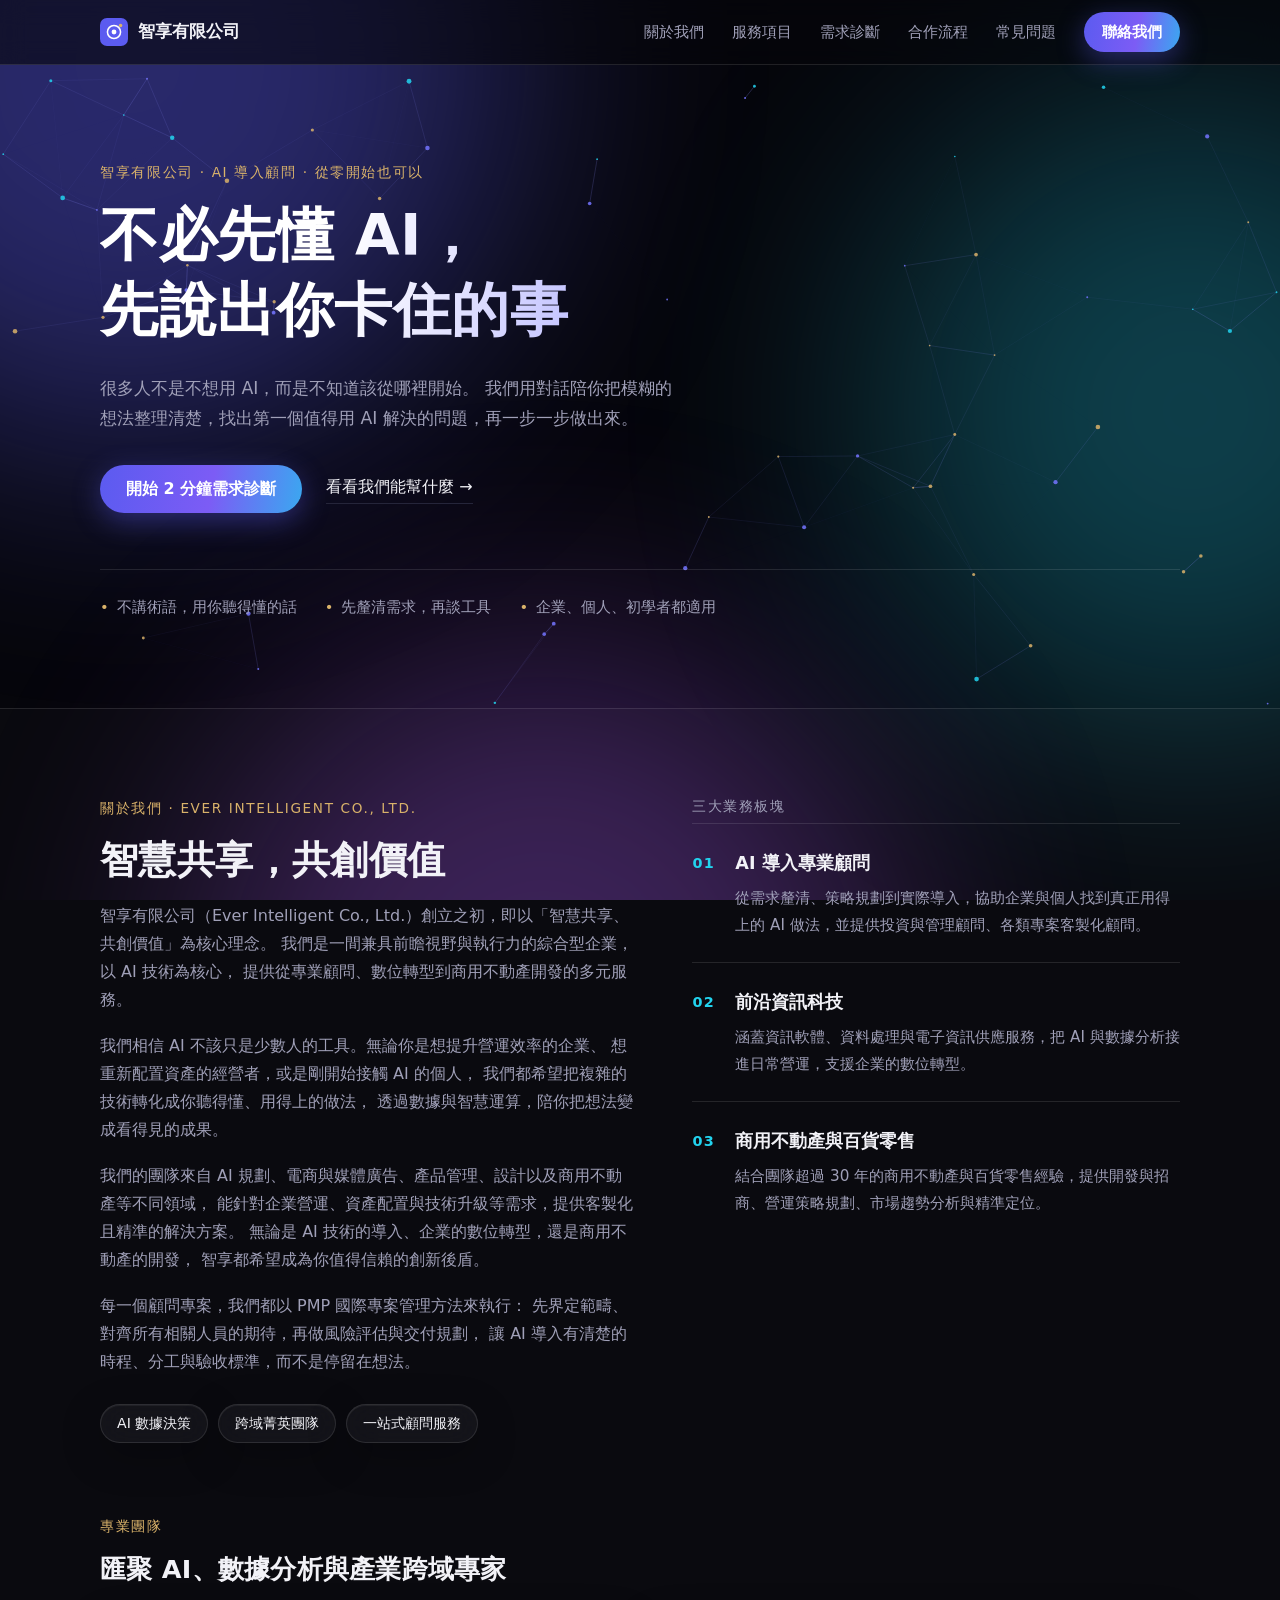
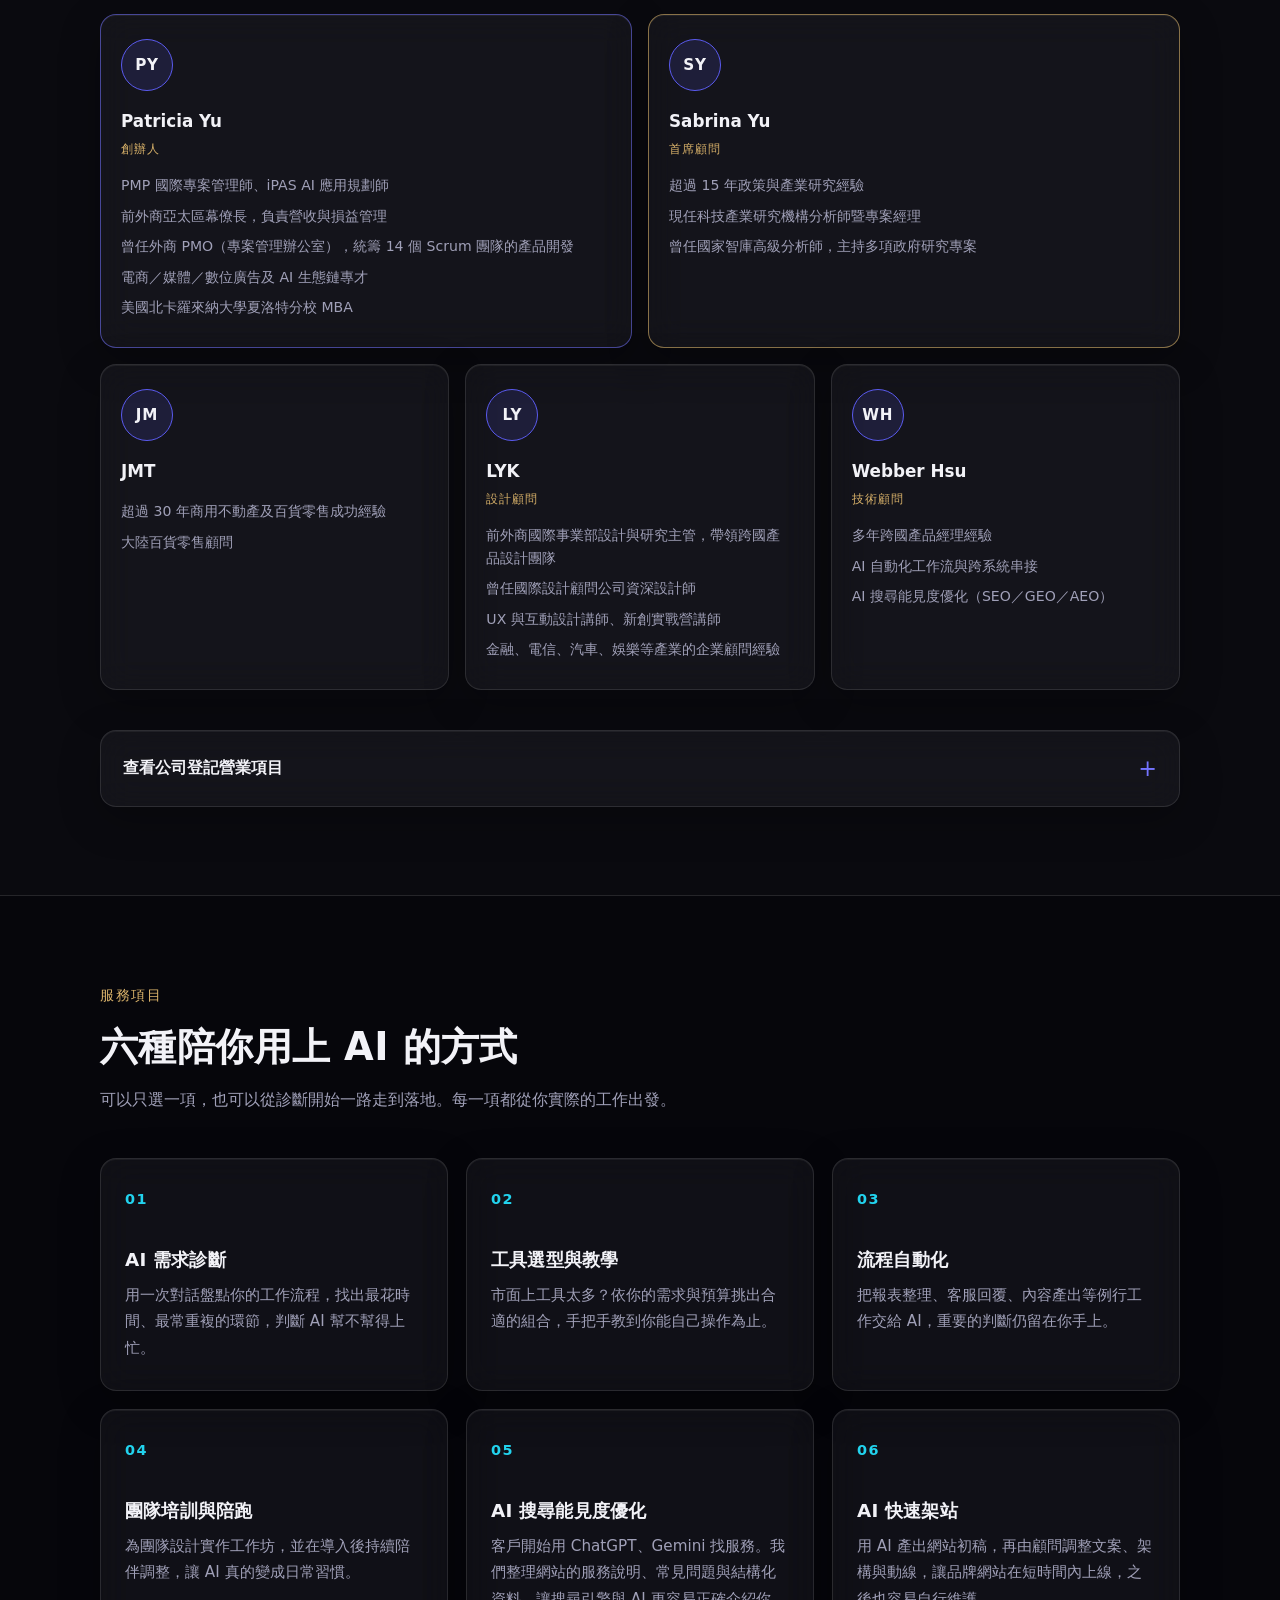
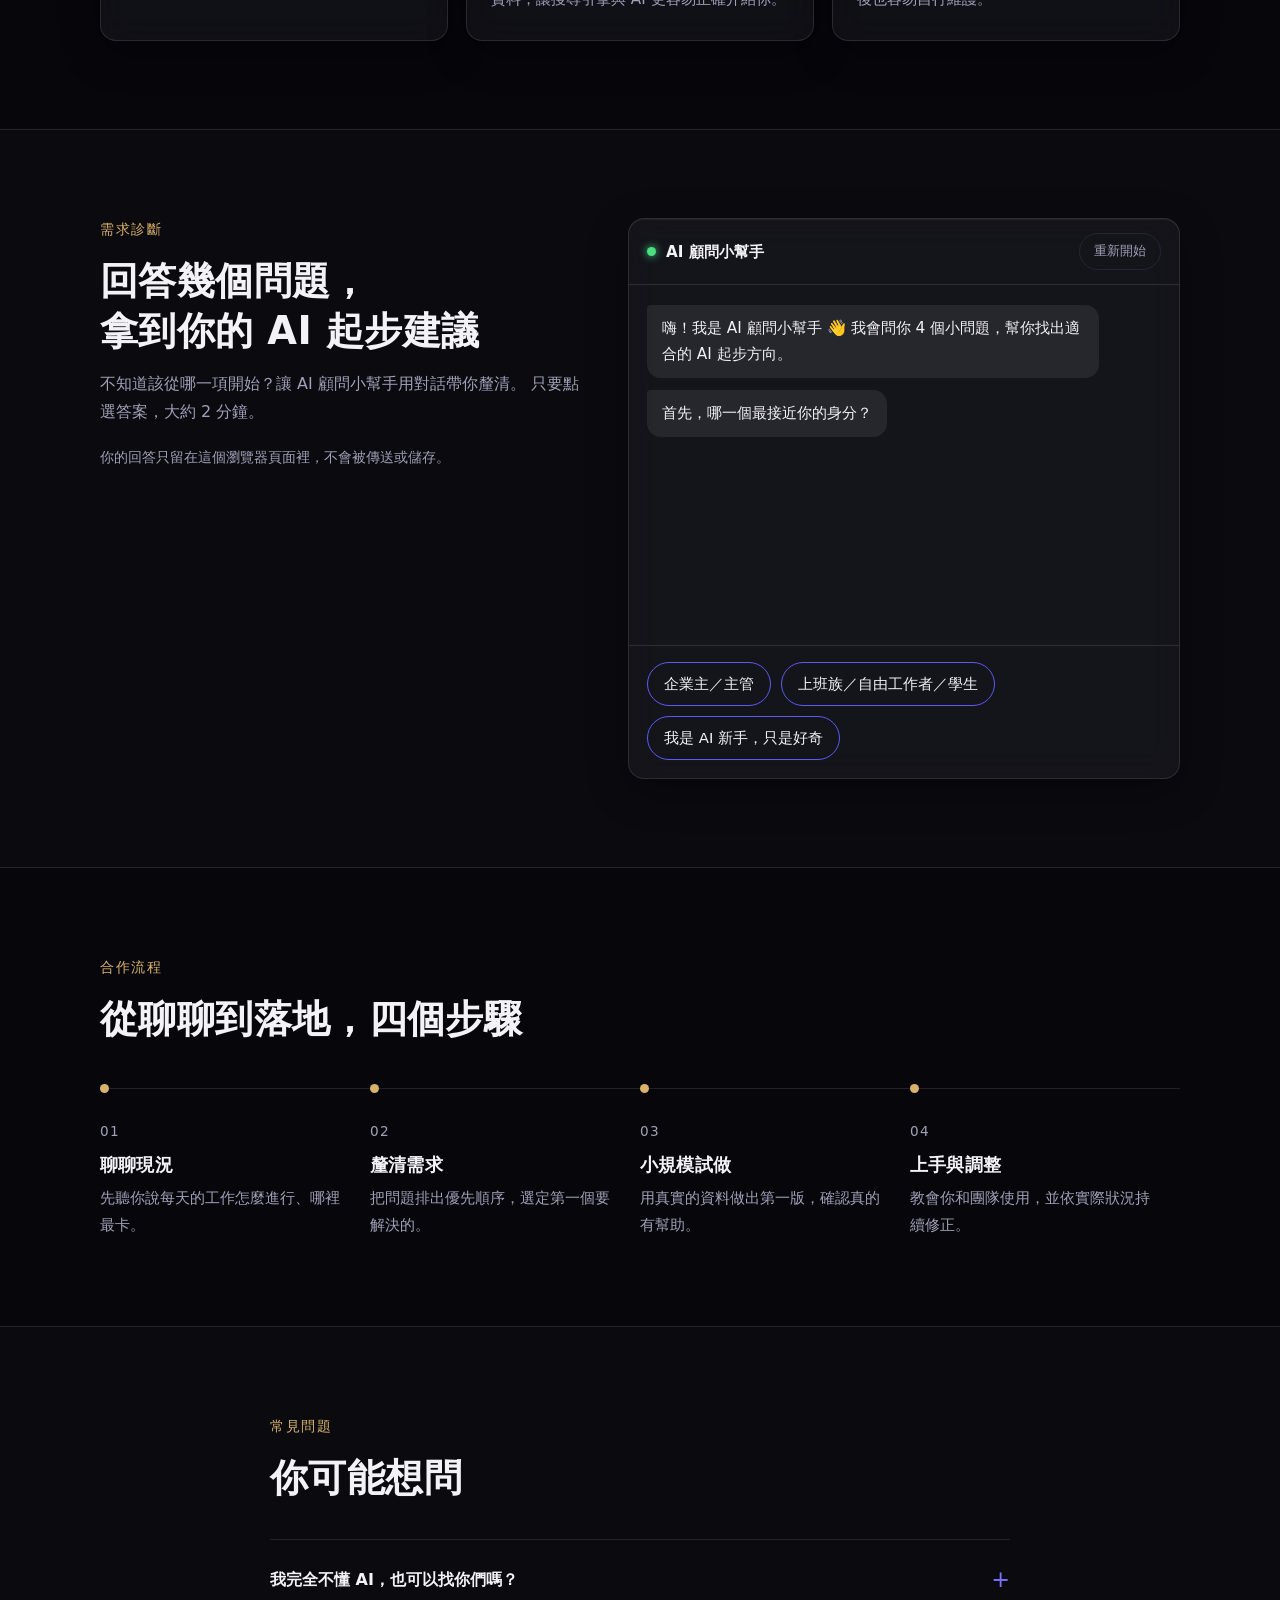
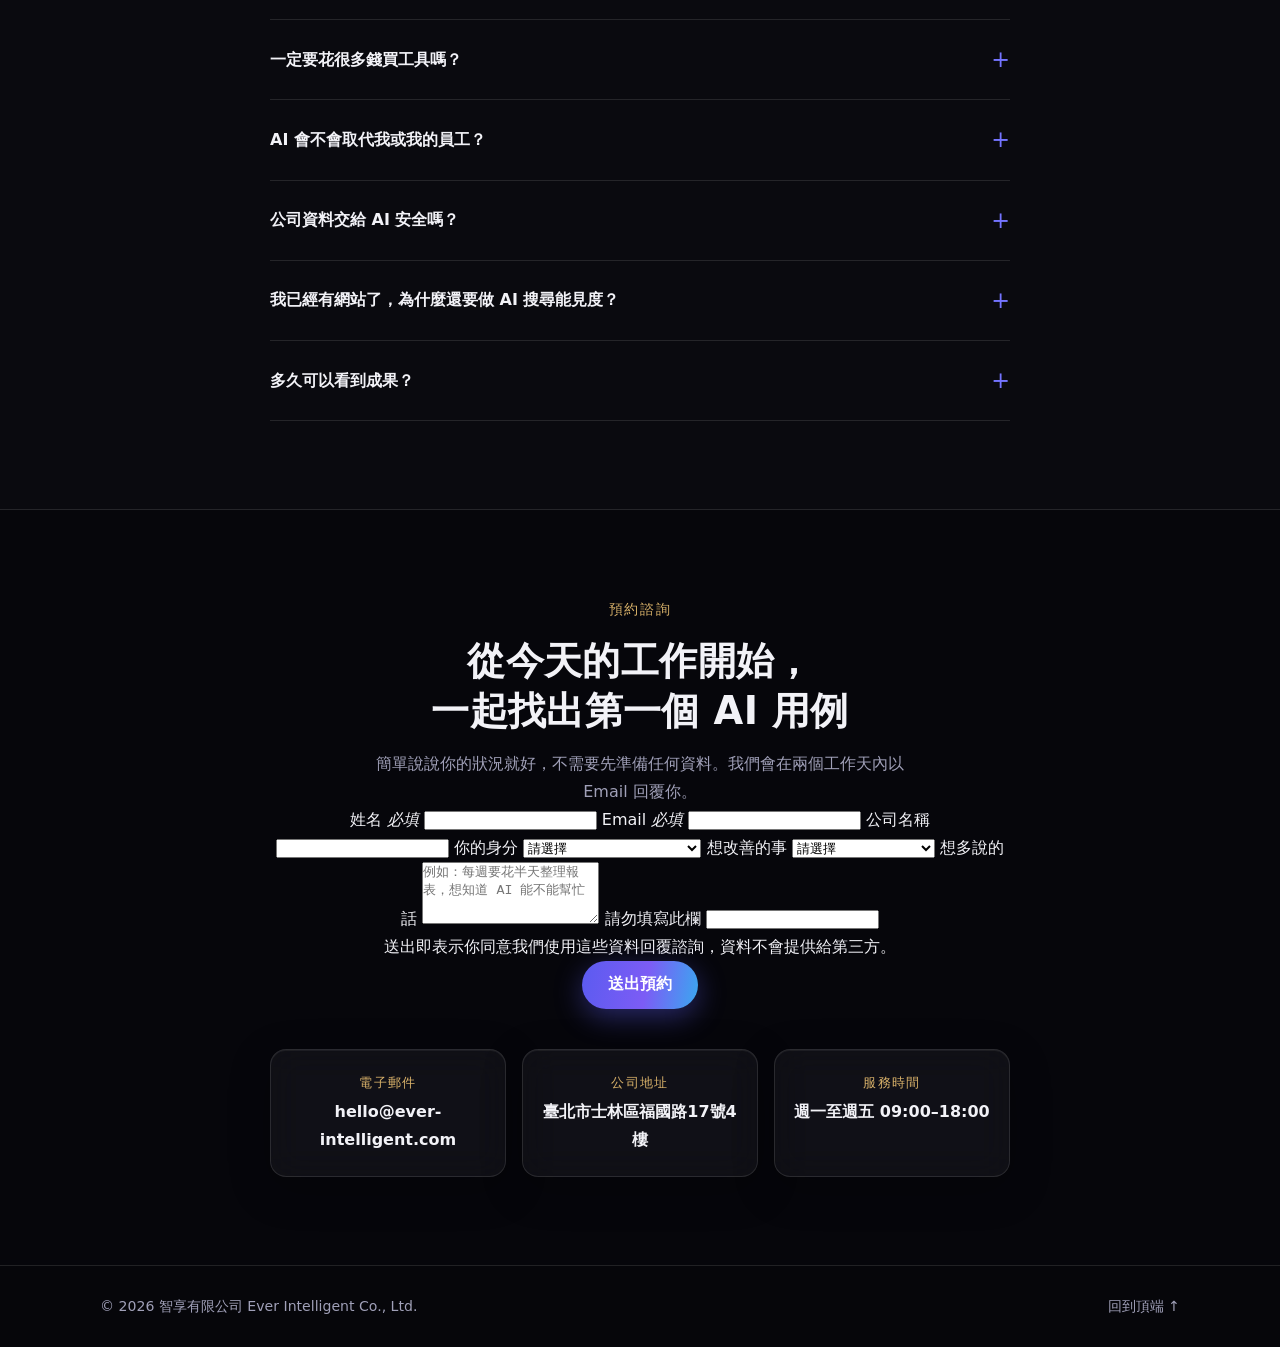
==== index.html @ 64773aa9 "加入預約諮詢表單與 Cloudflare 設定" ====
<!DOCTYPE html>
<html lang="zh-Hant">
<head>
  <meta charset="UTF-8">
  <meta name="viewport" content="width=device-width, initial-scale=1">
  <title>智享有限公司｜AI 導入顧問・從一個真實問題開始</title>
  <meta name="description" content="智享有限公司（Ever Intelligent Co., Ltd.）用對話陪你釐清需求，找到第一個值得用 AI 解決的問題。適合企業主、個人工作者與 AI 初學者。">
  <script>
    if (location.hostname.endsWith('github.io')) {
      location.replace('https://ever-intelligent.com/' + location.hash);
    }
  </script>
  <link rel="canonical" href="https://ever-intelligent.com/">
  <link rel="icon" href="images/logo.svg" type="image/svg+xml">
  <link rel="stylesheet" href="css/style.css">
  <link rel="stylesheet" href="css/theme-aurora.css">
</head>
<body>

  <!-- 極光背景（裝飾用） -->
  <div class="aurora" aria-hidden="true"><span></span><span></span><span></span></div>

  <!-- ===== 導覽列 ===== -->
  <header class="nav" id="top">
    <div class="container nav__inner">
      <a class="brand" href="#top">
        <img src="images/logo.svg" alt="" width="28" height="28">
        <span>智享有限公司</span>
      </a>
      <button class="nav__toggle" id="navToggle" aria-label="開啟選單" aria-expanded="false" aria-controls="navMenu">
        <span></span><span></span><span></span>
      </button>
      <nav class="nav__menu" id="navMenu">
        <a href="#about">關於我們</a>
        <a href="#services">服務項目</a>
        <a href="#diagnosis">需求診斷</a>
        <a href="#process">合作流程</a>
        <a href="#faq">常見問題</a>
        <a class="btn btn--small" href="#contact">聯絡我們</a>
      </nav>
    </div>
  </header>

  <main>
    <!-- ===== 首屏 ===== -->
    <section class="hero">
      <img class="hero__art" src="images/hero-orbit.svg" alt="" aria-hidden="true">
      <canvas class="hero__canvas" id="heroCanvas" aria-hidden="true"></canvas>
      <div class="container hero__inner">
        <p class="eyebrow">智享有限公司 · AI 導入顧問 · 從零開始也可以</p>
        <h1>不必先懂 AI，<br>先說出你卡住的事</h1>
        <p class="hero__lead">
          很多人不是不想用 AI，而是不知道該從哪裡開始。
          我們用對話陪你把模糊的想法整理清楚，找出第一個值得用 AI 解決的問題，再一步一步做出來。
        </p>
        <div class="hero__actions">
          <a class="btn" href="#diagnosis">開始 2 分鐘需求診斷</a>
          <a class="link-arrow" href="#about">看看我們能幫什麼</a>
        </div>
        <ul class="hero__points">
          <li>不講術語，用你聽得懂的話</li>
          <li>先釐清需求，再談工具</li>
          <li>企業、個人、初學者都適用</li>
        </ul>
      </div>
    </section>

    <!-- ===== 關於我們 ===== -->
    <section class="section section--alt" id="about">
      <div class="container">
        <div class="about">
          <div class="about__text">
            <p class="eyebrow">關於我們 · EVER INTELLIGENT CO., LTD.</p>
            <h2>智慧共享，共創價值</h2>
            <p>
              智享有限公司（Ever Intelligent Co., Ltd.）創立之初，即以「智慧共享、共創價值」為核心理念。
              我們是一間兼具前瞻視野與執行力的綜合型企業，以 AI 技術為核心，
              提供從專業顧問、數位轉型到商用不動產開發的多元服務。
            </p>
            <p>
              我們相信 AI 不該只是少數人的工具。無論你是想提升營運效率的企業、
              想重新配置資產的經營者，或是剛開始接觸 AI 的個人，
              我們都希望把複雜的技術轉化成你聽得懂、用得上的做法，
              透過數據與智慧運算，陪你把想法變成看得見的成果。
            </p>
            <p>
              我們的團隊來自 AI 規劃、電商與媒體廣告、產品管理、設計以及商用不動產等不同領域，
              能針對企業營運、資產配置與技術升級等需求，提供客製化且精準的解決方案。
              無論是 AI 技術的導入、企業的數位轉型，還是商用不動產的開發，
              智享都希望成為你值得信賴的創新後盾。
            </p>
            <p>
              每一個顧問專案，我們都以 PMP 國際專案管理方法來執行：
              先界定範疇、對齊所有相關人員的期待，再做風險評估與交付規劃，
              讓 AI 導入有清楚的時程、分工與驗收標準，而不是停留在想法。
            </p>
            <ul class="about__tags">
              <li>AI 數據決策</li>
              <li>跨域菁英團隊</li>
              <li>一站式顧問服務</li>
            </ul>
          </div>

          <div class="pillars">
            <h3 class="pillars__title">三大業務板塊</h3>
            <article class="pillar">
              <span class="pillar__num">01</span>
              <div>
                <h4>AI 導入專業顧問</h4>
                <p>從需求釐清、策略規劃到實際導入，協助企業與個人找到真正用得上的 AI 做法，並提供投資與管理顧問、各類專案客製化顧問。</p>
              </div>
            </article>
            <article class="pillar">
              <span class="pillar__num">02</span>
              <div>
                <h4>前沿資訊科技</h4>
                <p>涵蓋資訊軟體、資料處理與電子資訊供應服務，把 AI 與數據分析接進日常營運，支援企業的數位轉型。</p>
              </div>
            </article>
            <article class="pillar">
              <span class="pillar__num">03</span>
              <div>
                <h4>商用不動產與百貨零售</h4>
                <p>結合團隊超過 30 年的商用不動產與百貨零售經驗，提供開發與招商、營運策略規劃、市場趨勢分析與精準定位。</p>
              </div>
            </article>
          </div>
        </div>

        <!-- 專業團隊 -->
        <div class="team">
          <p class="eyebrow">專業團隊</p>
          <h3 class="team__title">匯聚 AI、數據分析與產業跨域專家</h3>
          <div class="team__grid">
            <article class="member member--lead">
              <span class="member__avatar" aria-hidden="true">PY</span>
              <h4>Patricia Yu <small>創辦人</small></h4>
              <ul>
                <li>PMP 國際專案管理師、iPAS AI 應用規劃師</li>
                <li>前外商亞太區幕僚長，負責營收與損益管理</li>
                <li>曾任外商 PMO（專案管理辦公室），統籌 14 個 Scrum 團隊的產品開發</li>
                <li>電商／媒體／數位廣告及 AI 生態鏈專才</li>
                <li>美國北卡羅來納大學夏洛特分校 MBA</li>
              </ul>
            </article>
            <article class="member">
              <span class="member__avatar" aria-hidden="true">JM</span>
              <h4>JMT</h4>
              <ul>
                <li>超過 30 年商用不動產及百貨零售成功經驗</li>
                <li>大陸百貨零售顧問</li>
              </ul>
            </article>
            <article class="member">
              <span class="member__avatar" aria-hidden="true">LY</span>
              <h4>LYK <small>設計顧問</small></h4>
              <ul>
                <li>前外商國際事業部設計與研究主管，帶領跨國產品設計團隊</li>
                <li>曾任國際設計顧問公司資深設計師</li>
                <li>UX 與互動設計講師、新創實戰營講師</li>
                <li>金融、電信、汽車、娛樂等產業的企業顧問經驗</li>
              </ul>
            </article>
            <article class="member">
              <span class="member__avatar" aria-hidden="true">WH</span>
              <h4>Webber Hsu <small>技術顧問</small></h4>
              <ul>
                <li>多年跨國產品經理經驗</li>
                <li>AI 自動化工作流與跨系統串接</li>
                <li>AI 搜尋能見度優化（SEO／GEO／AEO）</li>
              </ul>
            </article>
            <article class="member member--advisor">
              <span class="member__avatar" aria-hidden="true">SY</span>
              <h4>Sabrina Yu <small>首席顧問</small></h4>
              <ul>
                <li>超過 15 年政策與產業研究經驗</li>
                <li>現任科技產業研究機構分析師暨專案經理</li>
                <li>曾任國家智庫高級分析師，主持多項政府研究專案</li>
              </ul>
            </article>
          </div>
        </div>

        <!-- 登記營業項目（可展開） -->
        <details class="biz">
          <summary>查看公司登記營業項目</summary>
          <ul class="biz__list">
            <li><code>I102010</code> 投資顧問業</li>
            <li><code>I103060</code> 管理顧問業</li>
            <li><code>I105010</code> 藝術品諮詢顧問業</li>
            <li><code>I199990</code> 其他顧問服務業</li>
            <li><code>I301010</code> 資訊軟體服務業</li>
            <li><code>I301020</code> 資料處理服務業</li>
            <li><code>I301030</code> 電子資訊供應服務業</li>
            <li><code>I301040</code> 第三方支付服務業</li>
            <li><code>I401010</code> 一般廣告服務業</li>
            <li><code>H701010</code> 住宅及大樓開發租售業</li>
            <li><code>H701020</code> 工業廠房開發租售業</li>
            <li><code>H701050</code> 投資興建公共建設業</li>
            <li><code>H701060</code> 新市鎮、新社區開發業</li>
            <li><code>H701070</code> 區段徵收及市地重劃代辦業</li>
            <li><code>H701090</code> 都市更新整建維護業</li>
            <li><code>H703090</code> 不動產買賣業</li>
            <li><code>H703100</code> 不動產租賃業</li>
            <li><code>ZZ99999</code> 除許可業務外，得經營法令非禁止或限制之業務</li>
          </ul>
        </details>
      </div>
    </section>

    <!-- ===== 服務項目 ===== -->
    <section class="section" id="services">
      <div class="container">
        <p class="eyebrow">服務項目</p>
        <h2>六種陪你用上 AI 的方式</h2>
        <p class="section__lead">可以只選一項，也可以從診斷開始一路走到落地。每一項都從你實際的工作出發。</p>

        <div class="cards">
          <article class="card">
            <span class="card__num">01</span>
            <h3>AI 需求診斷</h3>
            <p>用一次對話盤點你的工作流程，找出最花時間、最常重複的環節，判斷 AI 幫不幫得上忙。</p>
          </article>
          <article class="card">
            <span class="card__num">02</span>
            <h3>工具選型與教學</h3>
            <p>市面上工具太多？依你的需求與預算挑出合適的組合，手把手教到你能自己操作為止。</p>
          </article>
          <article class="card">
            <span class="card__num">03</span>
            <h3>流程自動化</h3>
            <p>把報表整理、客服回覆、內容產出等例行工作交給 AI，重要的判斷仍留在你手上。</p>
          </article>
          <article class="card">
            <span class="card__num">04</span>
            <h3>團隊培訓與陪跑</h3>
            <p>為團隊設計實作工作坊，並在導入後持續陪伴調整，讓 AI 真的變成日常習慣。</p>
          </article>
          <article class="card">
            <span class="card__num">05</span>
            <h3>AI 搜尋能見度優化</h3>
            <p>客戶開始用 ChatGPT、Gemini 找服務。我們整理網站的服務說明、常見問題與結構化資料，讓搜尋引擎與 AI 更容易正確介紹你。</p>
          </article>
          <article class="card">
            <span class="card__num">06</span>
            <h3>AI 快速架站</h3>
            <p>用 AI 產出網站初稿，再由顧問調整文案、架構與動線，讓品牌網站在短時間內上線，之後也容易自行維護。</p>
          </article>
        </div>
      </div>
    </section>

    <!-- ===== 需求診斷（對話） ===== -->
    <section class="section section--alt" id="diagnosis">
      <div class="container diagnosis">
        <div class="diagnosis__intro">
          <p class="eyebrow">需求診斷</p>
          <h2>回答幾個問題，<br>拿到你的 AI 起步建議</h2>
          <p class="section__lead">
            不知道該從哪一項開始？讓 AI 顧問小幫手用對話帶你釐清。
            只要點選答案，大約 2 分鐘。
          </p>
          <p class="note">你的回答只留在這個瀏覽器頁面裡，不會被傳送或儲存。</p>
        </div>

        <div class="chat" aria-label="AI 需求診斷對話">
          <div class="chat__head">
            <span class="chat__dot"></span>
            <strong>AI 顧問小幫手</strong>
            <button class="chat__restart" id="chatRestart" type="button">重新開始</button>
          </div>
          <div class="chat__log" id="chatLog" aria-live="polite"></div>
          <div class="chat__options" id="chatOptions"></div>
        </div>
      </div>
    </section>

    <!-- ===== 合作流程 ===== -->
    <section class="section" id="process">
      <div class="container">
        <p class="eyebrow">合作流程</p>
        <h2>從聊聊到落地，四個步驟</h2>
        <ol class="steps">
          <li class="step">
            <span class="step__num">01</span>
            <h3>聊聊現況</h3>
            <p>先聽你說每天的工作怎麼進行、哪裡最卡。</p>
          </li>
          <li class="step">
            <span class="step__num">02</span>
            <h3>釐清需求</h3>
            <p>把問題排出優先順序，選定第一個要解決的。</p>
          </li>
          <li class="step">
            <span class="step__num">03</span>
            <h3>小規模試做</h3>
            <p>用真實的資料做出第一版，確認真的有幫助。</p>
          </li>
          <li class="step">
            <span class="step__num">04</span>
            <h3>上手與調整</h3>
            <p>教會你和團隊使用，並依實際狀況持續修正。</p>
          </li>
        </ol>
      </div>
    </section>

    <!-- ===== 常見問題 ===== -->
    <section class="section section--alt" id="faq">
      <div class="container container--narrow">
        <p class="eyebrow">常見問題</p>
        <h2>你可能想問</h2>
        <div class="faq">
          <details>
            <summary>我完全不懂 AI，也可以找你們嗎？</summary>
            <p>可以，而且很歡迎。諮詢會從你的工作和生活出發，不需要任何技術背景，也不會用艱深的術語。</p>
          </details>
          <details>
            <summary>一定要花很多錢買工具嗎？</summary>
            <p>不一定。很多需求用免費或低月費的工具就能解決。我們會先確認需求，再建議最划算的做法。</p>
          </details>
          <details>
            <summary>AI 會不會取代我或我的員工？</summary>
            <p>我們的做法是讓 AI 處理重複、耗時的部分，把需要經驗與判斷的工作留給人。目標是讓人更有餘裕。</p>
          </details>
          <details>
            <summary>公司資料交給 AI 安全嗎？</summary>
            <p>這要看工具與設定。規劃時會一起確認哪些資料可以用、哪些不行，並選擇符合你需求的方案。</p>
          </details>
          <details>
            <summary>我已經有網站了，為什麼還要做 AI 搜尋能見度？</summary>
            <p>如果網站只有簡單的公司介紹，AI 只知道你存在，卻不知道哪些問題適合推薦你。把服務、案例與常見問題寫清楚，並加上結構化資料，AI 才有內容可以引用。</p>
          </details>
          <details>
            <summary>多久可以看到成果？</summary>
            <p>視問題大小而定。個人使用通常幾天內就有感；團隊流程一般會先做一個小範圍試做，再決定是否擴大。</p>
          </details>
        </div>
      </div>
    </section>

    <!-- ===== 聯絡方式 ===== -->
    <section class="section cta" id="contact">
      <div class="container container--narrow cta__inner">
        <p class="eyebrow">預約諮詢</p>
        <h2>從今天的工作開始，<br>一起找出第一個 AI 用例</h2>
        <p class="section__lead">簡單說說你的狀況就好，不需要先準備任何資料。我們會在兩個工作天內以 Email 回覆你。</p>

        <form class="inquiry" id="inquiryForm" novalidate>
          <div class="inquiry__grid">
            <label class="field">
              <span class="field__label">姓名 <em>必填</em></span>
              <input type="text" name="name" autocomplete="name" maxlength="60" required>
            </label>
            <label class="field">
              <span class="field__label">Email <em>必填</em></span>
              <input type="email" name="email" autocomplete="email" maxlength="120" required>
            </label>
            <label class="field">
              <span class="field__label">公司名稱</span>
              <input type="text" name="company" autocomplete="organization" maxlength="80">
            </label>
            <label class="field">
              <span class="field__label">你的身分</span>
              <select name="role">
                <option value="">請選擇</option>
                <option>企業主／主管</option>
                <option>上班族／自由工作者／學生</option>
                <option>AI 新手</option>
              </select>
            </label>
            <label class="field field--wide">
              <span class="field__label">想改善的事</span>
              <select name="topic">
                <option value="">請選擇</option>
                <option>重複的行政與報表</option>
                <option>客服或詢問訊息</option>
                <option>行銷內容產出</option>
                <option>AI 搜尋能見度／網站</option>
                <option>團隊培訓</option>
                <option>還不確定，想先聊聊</option>
              </select>
            </label>
            <label class="field field--wide">
              <span class="field__label">想多說的話</span>
              <textarea name="message" rows="4" maxlength="2000" placeholder="例如：每週要花半天整理報表，想知道 AI 能不能幫忙"></textarea>
            </label>
            <label class="field field--trap" aria-hidden="true">
              <span>請勿填寫此欄</span>
              <input type="text" name="website" tabindex="-1" autocomplete="off">
            </label>
          </div>
          <p class="inquiry__privacy">送出即表示你同意我們使用這些資料回覆諮詢，資料不會提供給第三方。</p>
          <div class="inquiry__actions">
            <button class="btn" type="submit" id="inquirySubmit">送出預約</button>
            <p class="inquiry__status" id="inquiryStatus" role="status" aria-live="polite"></p>
          </div>
        </form>

        <div class="contact">
          <a class="contact__item" href="mailto:hello@ever-intelligent.com?subject=AI%20顧問諮詢">
            <span class="contact__label">電子郵件</span>
            <span class="contact__value">hello@ever-intelligent.com</span>
          </a>
          <div class="contact__item">
            <span class="contact__label">公司地址</span>
            <span class="contact__value">臺北市士林區福國路17號4樓</span>
          </div>
          <div class="contact__item">
            <span class="contact__label">服務時間</span>
            <span class="contact__value">週一至週五 09:00–18:00</span>
          </div>
        </div>
      </div>
    </section>
  </main>

  <footer class="footer">
    <div class="container footer__inner">
      <span>© <span id="year"></span> 智享有限公司 Ever Intelligent Co., Ltd.</span>
      <a href="#top">回到頂端 ↑</a>
    </div>
  </footer>

  <script src="js/main.js"></script>
  <script src="js/particles.js"></script>
</body>
</html>
---- css/style.css ----
/* ===== 基本設定：想換顏色改這裡就好 ===== */
:root {
  --bg: #08080c;
  --bg-alt: #0e0e15;
  --surface: #14141d;
  --border: #25253a;
  --text: #f2f2f7;
  --muted: #a0a0b8;
  --accent: #5b5bf0;
  --accent-hover: #7474ff;
  --accent-soft: rgba(91, 91, 240, 0.14);
  --gold: #d9b26a;
  --radius: 16px;
  --font: "Noto Sans TC", "PingFang TC", "Microsoft JhengHei", system-ui, -apple-system, sans-serif;
}

* { box-sizing: border-box; margin: 0; padding: 0; }

html { scroll-behavior: smooth; scroll-padding-top: 76px; }

body {
  background: var(--bg);
  color: var(--text);
  font-family: var(--font);
  line-height: 1.75;
  -webkit-font-smoothing: antialiased;
  overflow-x: hidden;
}

img { max-width: 100%; display: block; }
a { color: inherit; text-decoration: none; }
ul, ol { list-style: none; }

.container { width: 100%; max-width: 1120px; margin: 0 auto; padding: 0 20px; }
.container--narrow { max-width: 780px; }

h1, h2, h3 { line-height: 1.3; letter-spacing: 0.01em; text-wrap: balance; }
h1 { font-size: clamp(2rem, 6vw, 3.6rem); font-weight: 800; }
h2 { font-size: clamp(1.6rem, 4vw, 2.4rem); font-weight: 700; }
h3 { font-size: 1.15rem; font-weight: 700; }

.eyebrow {
  color: var(--gold);
  font-size: 0.85rem;
  letter-spacing: 0.12em;
  margin-bottom: 14px;
}

:focus-visible { outline: 2px solid var(--accent-hover); outline-offset: 3px; border-radius: 6px; }

/* ===== 按鈕 ===== */
.btn {
  display: inline-flex;
  align-items: center;
  justify-content: center;
  min-height: 48px;
  padding: 0 26px;
  border-radius: 999px;
  background: var(--accent);
  color: #fff;
  font-weight: 600;
  font-size: 1rem;
  border: none;
  cursor: pointer;
  transition: background 0.2s, transform 0.2s;
}
.btn:hover { background: var(--accent-hover); transform: translateY(-1px); }
.btn--small { min-height: 40px; padding: 0 18px; font-size: 0.92rem; }

.link-arrow { color: var(--text); font-weight: 500; border-bottom: 1px solid var(--border); padding-bottom: 2px; }
.link-arrow::after { content: " →"; }
.link-arrow:hover { border-color: var(--text); }

/* ===== 導覽列 ===== */
.nav {
  position: sticky;
  top: 0;
  z-index: 50;
  background: rgba(8, 8, 12, 0.82);
  backdrop-filter: blur(12px);
  -webkit-backdrop-filter: blur(12px);
  border-bottom: 1px solid var(--border);
}
.nav__inner { display: flex; align-items: center; justify-content: space-between; height: 64px; }
.brand { display: flex; align-items: center; gap: 10px; font-weight: 700; font-size: 1.05rem; }
.nav__menu { display: flex; align-items: center; gap: 28px; font-size: 0.95rem; }
.nav__menu a:not(.btn) { color: var(--muted); transition: color 0.2s; }
.nav__menu a:not(.btn):hover { color: var(--text); }

.nav__toggle {
  display: none;
  width: 44px; height: 44px;
  background: none; border: none; cursor: pointer;
  flex-direction: column; justify-content: center; align-items: center; gap: 5px;
}
.nav__toggle span { width: 22px; height: 2px; background: var(--text); border-radius: 2px; transition: transform 0.2s, opacity 0.2s; }
.nav__toggle[aria-expanded="true"] span:nth-child(1) { transform: translateY(7px) rotate(45deg); }
.nav__toggle[aria-expanded="true"] span:nth-child(2) { opacity: 0; }
.nav__toggle[aria-expanded="true"] span:nth-child(3) { transform: translateY(-7px) rotate(-45deg); }

/* ===== 首屏 ===== */
.hero { position: relative; padding: 96px 0 88px; overflow: hidden; }
.hero__art {
  position: absolute;
  right: -160px; top: -120px;
  width: 760px; max-width: none;
  opacity: 0.9;
  pointer-events: none;
}
.hero__inner { position: relative; }
.hero h1 { max-width: 14em; }
.hero__lead { max-width: 34em; color: var(--muted); font-size: 1.08rem; margin: 24px 0 32px; }
.hero__actions { display: flex; flex-wrap: wrap; align-items: center; gap: 24px; }
.hero__points {
  display: flex; flex-wrap: wrap; gap: 10px 28px;
  margin-top: 56px; padding-top: 24px;
  border-top: 1px solid var(--border);
  color: var(--muted); font-size: 0.92rem;
}
.hero__points li::before { content: "•"; color: var(--gold); margin-right: 8px; }

/* ===== 區塊共用 ===== */
.section { padding: 88px 0; }
.section--alt { background: var(--bg-alt); border-top: 1px solid var(--border); border-bottom: 1px solid var(--border); }
.section__lead { color: var(--muted); max-width: 36em; margin-top: 14px; }

/* ===== 關於我們 ===== */
.about { display: grid; grid-template-columns: 1.1fr 1fr; gap: 56px; align-items: start; }
.about__text p:not(.eyebrow) { color: var(--muted); margin-top: 18px; }
.about__tags { display: flex; flex-wrap: wrap; gap: 10px; margin-top: 28px; }
.about__tags li {
  border: 1px solid var(--border); background: var(--surface);
  border-radius: 999px; padding: 6px 16px; font-size: 0.88rem;
}
.pillars__title { color: var(--muted); font-size: 0.9rem; font-weight: 500; letter-spacing: 0.1em; margin-bottom: 8px; }
.pillar { display: flex; gap: 20px; padding: 24px 0; border-top: 1px solid var(--border); }
.pillar__num { color: var(--accent-hover); font-weight: 700; font-size: 0.9rem; letter-spacing: 0.1em; padding-top: 3px; }
.pillar h4 { font-size: 1.1rem; }
.pillar p { color: var(--muted); font-size: 0.95rem; margin-top: 6px; }

.team { margin-top: 72px; }
.team__title { font-size: clamp(1.25rem, 3vw, 1.6rem); }
.team__grid { display: grid; grid-template-columns: repeat(6, 1fr); gap: 16px; margin-top: 28px; }
.member {
  background: var(--surface); border: 1px solid var(--border);
  border-radius: var(--radius); padding: 24px 20px; min-width: 0;
}
.member--advisor { border-color: var(--gold); }
.member--lead { grid-column: span 2; }
.member__avatar {
  display: flex; align-items: center; justify-content: center;
  width: 52px; height: 52px; border-radius: 50%;
  background: var(--accent-soft); border: 1px solid var(--accent);
  color: var(--text); font-weight: 700; font-size: 0.95rem; letter-spacing: 0.05em;
  margin-bottom: 16px;
}
.member h4 { font-size: 1.05rem; }
.member h4 small { display: block; color: var(--gold); font-size: 0.78rem; font-weight: 500; letter-spacing: 0.08em; margin-top: 2px; }
.member ul { margin-top: 10px; }
.member li { color: var(--muted); font-size: 0.88rem; line-height: 1.6; padding: 4px 0; }
.member__link { display: inline-block; margin-top: 12px; color: var(--accent-hover); font-size: 0.88rem; font-weight: 600; padding: 6px 0; }
.member__link::after { content: " ↗"; }
.member__link:hover { color: var(--text); }

.biz { margin-top: 40px; border: 1px solid var(--border); border-radius: var(--radius); background: var(--surface); }
.biz summary { padding: 18px 22px; cursor: pointer; font-weight: 600; list-style: none; display: flex; justify-content: space-between; align-items: center; gap: 16px; }
.biz summary::-webkit-details-marker { display: none; }
.biz summary::after { content: "+"; color: var(--accent-hover); font-size: 1.4rem; font-weight: 400; transition: transform 0.2s; }
.biz[open] summary::after { transform: rotate(45deg); }
.biz__list { display: grid; grid-template-columns: repeat(2, 1fr); gap: 10px 32px; padding: 4px 22px 24px; color: var(--muted); font-size: 0.92rem; }
.biz__list code { color: var(--accent-hover); font-family: ui-monospace, Menlo, monospace; font-size: 0.85rem; margin-right: 8px; }

/* ===== 服務卡片 ===== */
.cards { display: grid; grid-template-columns: repeat(3, 1fr); gap: 18px; margin-top: 44px; }
.card {
  background: var(--surface);
  border: 1px solid var(--border);
  border-radius: var(--radius);
  padding: 28px 24px;
  transition: border-color 0.2s, transform 0.2s;
}
.card:hover { border-color: var(--accent); transform: translateY(-3px); }
.card__num { display: block; color: var(--accent-hover); font-weight: 700; font-size: 0.9rem; letter-spacing: 0.1em; margin-bottom: 36px; }
.card p { color: var(--muted); font-size: 0.95rem; margin-top: 10px; }

/* ===== 需求診斷 ===== */
.diagnosis { display: grid; grid-template-columns: 1fr 1.15fr; gap: 48px; align-items: start; }
.note { color: var(--muted); font-size: 0.85rem; margin-top: 20px; }

.chat {
  background: var(--surface);
  border: 1px solid var(--border);
  border-radius: var(--radius);
  overflow: hidden;
  min-width: 0;
}
.chat__head {
  display: flex; align-items: center; gap: 10px;
  padding: 14px 18px;
  border-bottom: 1px solid var(--border);
  font-size: 0.95rem;
}
.chat__dot { width: 9px; height: 9px; border-radius: 50%; background: #4ade80; box-shadow: 0 0 8px #4ade80; }
.chat__restart {
  margin-left: auto;
  background: none; border: 1px solid var(--border); color: var(--muted);
  border-radius: 999px; padding: 6px 14px; font: inherit; font-size: 0.82rem; cursor: pointer;
}
.chat__restart:hover { color: var(--text); border-color: var(--muted); }

.chat__log {
  display: flex; flex-direction: column; gap: 12px;
  padding: 20px 18px;
  min-height: 360px;
  max-height: 560px;
  overflow-y: auto;
}
.msg {
  max-width: 88%;
  padding: 11px 15px;
  border-radius: 14px;
  font-size: 0.96rem;
  line-height: 1.65;
  animation: pop 0.25s ease-out;
  overflow-wrap: anywhere;
}
.msg--bot { align-self: flex-start; background: #1d1d2b; border-top-left-radius: 4px; }
.msg--user { align-self: flex-end; background: var(--accent); color: #fff; border-top-right-radius: 4px; }
.msg--typing { color: var(--muted); letter-spacing: 0.2em; }

.result {
  align-self: stretch;
  background: var(--accent-soft);
  border: 1px solid var(--accent);
  border-radius: 14px;
  padding: 20px;
  animation: pop 0.3s ease-out;
}
.result__tag { color: var(--gold); font-size: 0.8rem; letter-spacing: 0.1em; }
.result h3 { margin: 6px 0 8px; font-size: 1.2rem; }
.result p { color: var(--muted); font-size: 0.94rem; }
.result ol { margin: 14px 0; padding-left: 0; counter-reset: step; }
.result ol li { counter-increment: step; position: relative; padding-left: 34px; margin-bottom: 10px; font-size: 0.94rem; }
.result ol li::before {
  content: counter(step);
  position: absolute; left: 0; top: 2px;
  width: 22px; height: 22px; border-radius: 50%;
  background: var(--accent); color: #fff;
  font-size: 0.78rem; font-weight: 700;
  display: flex; align-items: center; justify-content: center;
}
.result__service { border-top: 1px solid var(--border); padding-top: 12px; margin-top: 4px; font-size: 0.94rem; }
.result__service strong { color: var(--text); }

.chat__options {
  display: flex; flex-wrap: wrap; gap: 10px;
  padding: 16px 18px 18px;
  border-top: 1px solid var(--border);
  min-height: 78px;
}
.option {
  min-height: 44px;
  padding: 8px 16px;
  border-radius: 999px;
  border: 1px solid var(--accent);
  background: transparent;
  color: var(--text);
  font: inherit; font-size: 0.93rem;
  cursor: pointer;
  transition: background 0.2s;
  text-align: left;
}
.option:hover { background: var(--accent-soft); }
.option--primary { background: var(--accent); }
.option--primary:hover { background: var(--accent-hover); }

@keyframes pop { from { opacity: 0; transform: translateY(8px); } to { opacity: 1; transform: none; } }

/* ===== 合作流程 ===== */
.steps { display: grid; grid-template-columns: repeat(4, 1fr); gap: 0; margin-top: 44px; border-top: 1px solid var(--border); }
.step { padding: 28px 24px 0 0; position: relative; }
.step::before { content: ""; position: absolute; top: -5px; left: 0; width: 9px; height: 9px; border-radius: 50%; background: var(--gold); }
.step__num { color: var(--muted); font-size: 0.85rem; letter-spacing: 0.1em; }
.step h3 { margin: 8px 0; }
.step p { color: var(--muted); font-size: 0.95rem; }

/* ===== 常見問題 ===== */
.faq { margin-top: 36px; border-top: 1px solid var(--border); }
.faq details { border-bottom: 1px solid var(--border); }
.faq summary {
  display: flex; justify-content: space-between; align-items: center; gap: 16px;
  padding: 20px 0;
  font-weight: 600; cursor: pointer; list-style: none;
}
.faq summary::-webkit-details-marker { display: none; }
.faq summary::after { content: "+"; color: var(--accent-hover); font-size: 1.4rem; font-weight: 400; flex-shrink: 0; transition: transform 0.2s; }
.faq details[open] summary::after { transform: rotate(45deg); }
.faq details p { color: var(--muted); padding: 0 0 22px; max-width: 40em; }

/* ===== 聯絡方式 ===== */
.cta { background: radial-gradient(ellipse at 50% 0%, rgba(91, 91, 240, 0.22), transparent 65%); }
.cta__inner { text-align: center; }
.cta .section__lead { margin-left: auto; margin-right: auto; }
.contact { display: grid; grid-template-columns: repeat(3, 1fr); gap: 16px; margin-top: 40px; }
.contact__item {
  background: var(--surface);
  border: 1px solid var(--border);
  border-radius: var(--radius);
  padding: 22px 16px;
  transition: border-color 0.2s, transform 0.2s;
  min-width: 0;
}
.contact__item:hover { border-color: var(--accent); transform: translateY(-2px); }
.contact__label { display: block; color: var(--gold); font-size: 0.8rem; letter-spacing: 0.1em; margin-bottom: 4px; }
.contact__value { font-weight: 600; overflow-wrap: anywhere; }

/* ===== 頁尾 ===== */
.footer { border-top: 1px solid var(--border); padding: 28px 0; color: var(--muted); font-size: 0.88rem; }
.footer__inner { display: flex; justify-content: space-between; flex-wrap: wrap; gap: 12px; }
.footer a:hover { color: var(--text); }

/* ===== 平板 ===== */
@media (max-width: 960px) {
  .cards { grid-template-columns: repeat(2, 1fr); }
  .steps { grid-template-columns: repeat(2, 1fr); row-gap: 36px; border-top: none; }
  .step { border-top: 1px solid var(--border); }
  .diagnosis { grid-template-columns: 1fr; gap: 32px; }
  .about { grid-template-columns: 1fr; gap: 40px; }
  .team__grid { grid-template-columns: repeat(2, 1fr); }
  .nav__menu { gap: 18px; }
  .hero__art { width: 600px; right: -220px; opacity: 0.6; }
}

/* ===== 手機 ===== */
@media (max-width: 720px) {
  .nav__toggle { display: flex; }
  .nav__menu {
    position: absolute; top: 64px; left: 0; right: 0;
    flex-direction: column; align-items: stretch; gap: 0;
    background: var(--bg);
    border-bottom: 1px solid var(--border);
    padding: 8px 20px 20px;
    display: none;
  }
  .nav__menu.is-open { display: flex; }
  .nav__menu a:not(.btn) { padding: 14px 0; border-bottom: 1px solid var(--border); }
  .nav__menu .btn { margin-top: 16px; }

  .hero { padding: 64px 0 56px; }
  .hero__art { width: 460px; right: -230px; top: -80px; opacity: 0.45; }
  .hero__actions .btn { width: 100%; }
  .hero__points { flex-direction: column; margin-top: 40px; }

  .section { padding: 64px 0; }
  .cards, .steps, .contact, .team__grid, .biz__list { grid-template-columns: 1fr; }
  .team { margin-top: 56px; }
  .member--lead { grid-column: auto; }
  .card__num { margin-bottom: 18px; }
  .chat__log { min-height: 340px; max-height: 70vh; }
  .msg { max-width: 94%; }
  .option { flex: 1 1 100%; border-radius: 12px; }
}

@media (prefers-reduced-motion: reduce) {
  html { scroll-behavior: auto; }
  * { animation: none !important; transition: none !important; }
}

/* ===== 團隊排版：第一列創辦人＋首席顧問，第二列三位顧問 ===== */
.member { grid-column: span 2; }
.member--lead { grid-column: span 3; order: -2; }
.member--advisor { grid-column: span 3; order: -1; }
@media (max-width: 960px) {
  .member { grid-column: auto; }
  .member--lead, .member--advisor { grid-column: span 2; }
}
@media (max-width: 720px) {
  .member--lead, .member--advisor { grid-column: auto; }
}
---- css/theme-aurora.css ----
/* =========================================================
   極光漸層＋玻璃質感主題
   疊加在 style.css 之上。想換回原本的樣子，
   只要把 index.html 裡載入這個檔案的那一行刪掉即可。
   ========================================================= */

:root {
  --cyan: #22d3ee;
  --glass: rgba(255, 255, 255, 0.045);
  --glass-strong: rgba(255, 255, 255, 0.07);
  --glass-border: rgba(255, 255, 255, 0.11);
}

body { background: #06060b; }

/* ----- 極光背景：三團緩慢漂移的光暈 ----- */
.aurora {
  position: fixed;
  inset: 0;
  z-index: -1;
  overflow: hidden;
  pointer-events: none;
}
.aurora span {
  position: absolute;
  border-radius: 50%;
  filter: blur(130px);
  opacity: 0.42;
  will-change: transform;
}
.aurora span:nth-child(1) {
  width: 60vmax; height: 60vmax;
  left: -20vmax; top: -25vmax;
  background: #5b5bf0;
  animation: drift-a 26s ease-in-out infinite alternate;
}
.aurora span:nth-child(2) {
  width: 50vmax; height: 50vmax;
  right: -18vmax; top: 10vh;
  background: var(--cyan);
  opacity: 0.28;
  animation: drift-b 32s ease-in-out infinite alternate;
}
.aurora span:nth-child(3) {
  width: 55vmax; height: 55vmax;
  left: 15vw; bottom: -35vmax;
  background: #a855f7;
  opacity: 0.32;
  animation: drift-c 38s ease-in-out infinite alternate;
}
@keyframes drift-a { to { transform: translate(18vw, 14vh) scale(1.15); } }
@keyframes drift-b { to { transform: translate(-22vw, 20vh) scale(0.9); } }
@keyframes drift-c { to { transform: translate(14vw, -22vh) scale(1.1); } }

/* ----- 區塊背景改為透明，讓極光透出來 ----- */
.section--alt {
  background: rgba(255, 255, 255, 0.018);
  border-color: var(--glass-border);
}
.cta { background: none; }
.footer { border-color: var(--glass-border); background: rgba(6, 6, 11, 0.5); }

/* ----- 首屏 ----- */
.hero__art { display: none; }
.hero__canvas {
  position: absolute;
  inset: 0;
  width: 100%;
  height: 100%;
  pointer-events: none;
}
.hero h1 {
  background: linear-gradient(100deg, #ffffff 30%, #b9b9ff 65%, var(--cyan) 100%);
  -webkit-background-clip: text;
  background-clip: text;
  color: transparent;
}
.hero__points { border-color: var(--glass-border); }

/* ----- 玻璃質感卡片 ----- */
.card,
.member,
.chat,
.contact__item,
.biz,
.about__tags li {
  background: var(--glass);
  border-color: var(--glass-border);
  -webkit-backdrop-filter: blur(16px) saturate(140%);
  backdrop-filter: blur(16px) saturate(140%);
  box-shadow: inset 0 1px 0 rgba(255, 255, 255, 0.06), 0 12px 40px rgba(0, 0, 0, 0.25);
}
.card:hover,
a.contact__item:hover {
  background: var(--glass-strong);
  border-color: rgba(116, 116, 255, 0.7);
  box-shadow: inset 0 1px 0 rgba(255, 255, 255, 0.1), 0 16px 48px rgba(91, 91, 240, 0.22);
}
.member--advisor { border-color: rgba(217, 178, 106, 0.6); }
.member--lead { border-color: rgba(116, 116, 255, 0.55); }

.nav { background: rgba(6, 6, 11, 0.6); border-color: var(--glass-border); }
.chat__head, .chat__options { border-color: var(--glass-border); }
.msg--bot { background: rgba(255, 255, 255, 0.08); }
.pillar, .faq, .faq details, .steps, .step { border-color: var(--glass-border); }

/* ----- 按鈕加上漸層與光暈 ----- */
.btn {
  background: linear-gradient(100deg, #5b5bf0, #7c5cf5 55%, #3aa8f0);
  box-shadow: 0 8px 28px rgba(91, 91, 240, 0.4);
}
.btn:hover {
  background: linear-gradient(100deg, #6c6cff, #8d6dff 55%, #4bb9ff);
  box-shadow: 0 10px 34px rgba(91, 91, 240, 0.55);
}
.card__num, .pillar__num { color: var(--cyan); }

/* ----- 手機：光暈小一點、模糊輕一點，比較省電 ----- */
@media (max-width: 720px) {
  .aurora span { filter: blur(60px); }
  .nav__menu { background: rgba(6, 6, 11, 0.96); }
}

@media (prefers-reduced-motion: reduce) {
  .aurora span { animation: none; }
}
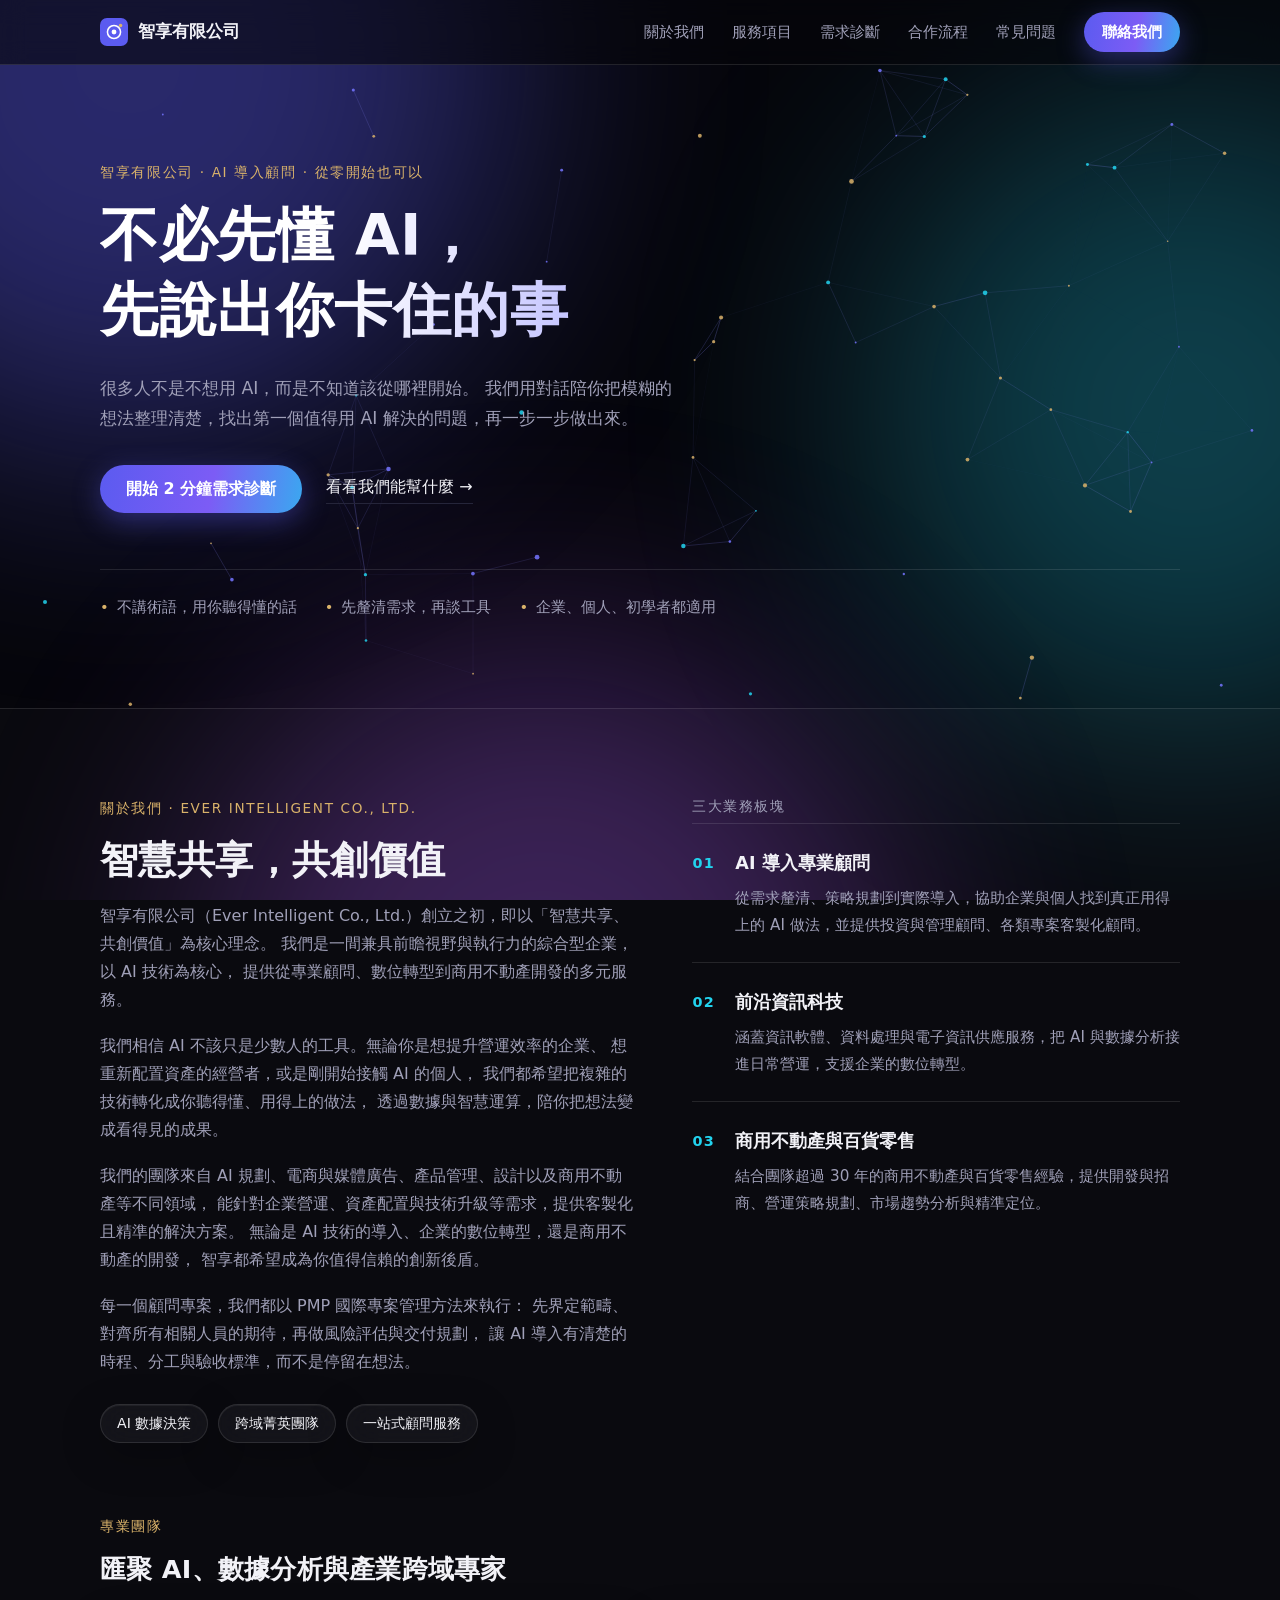
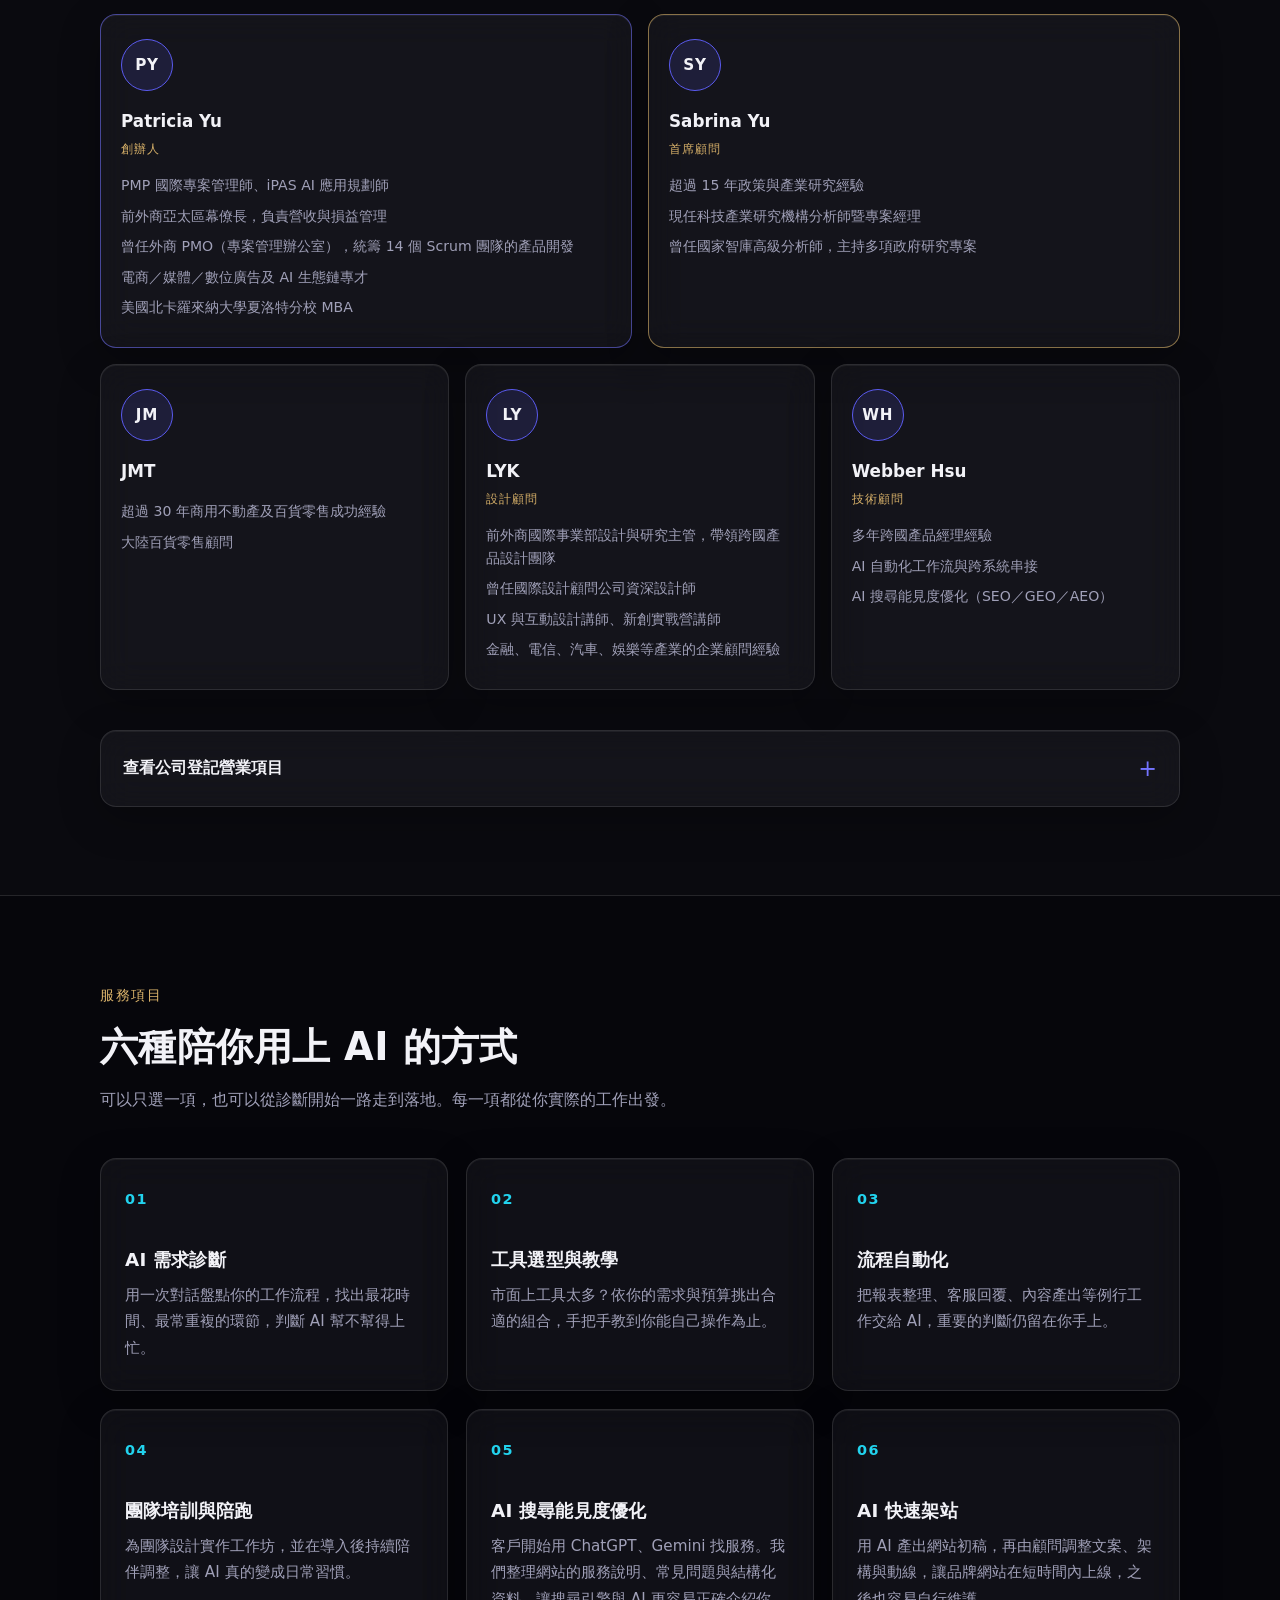
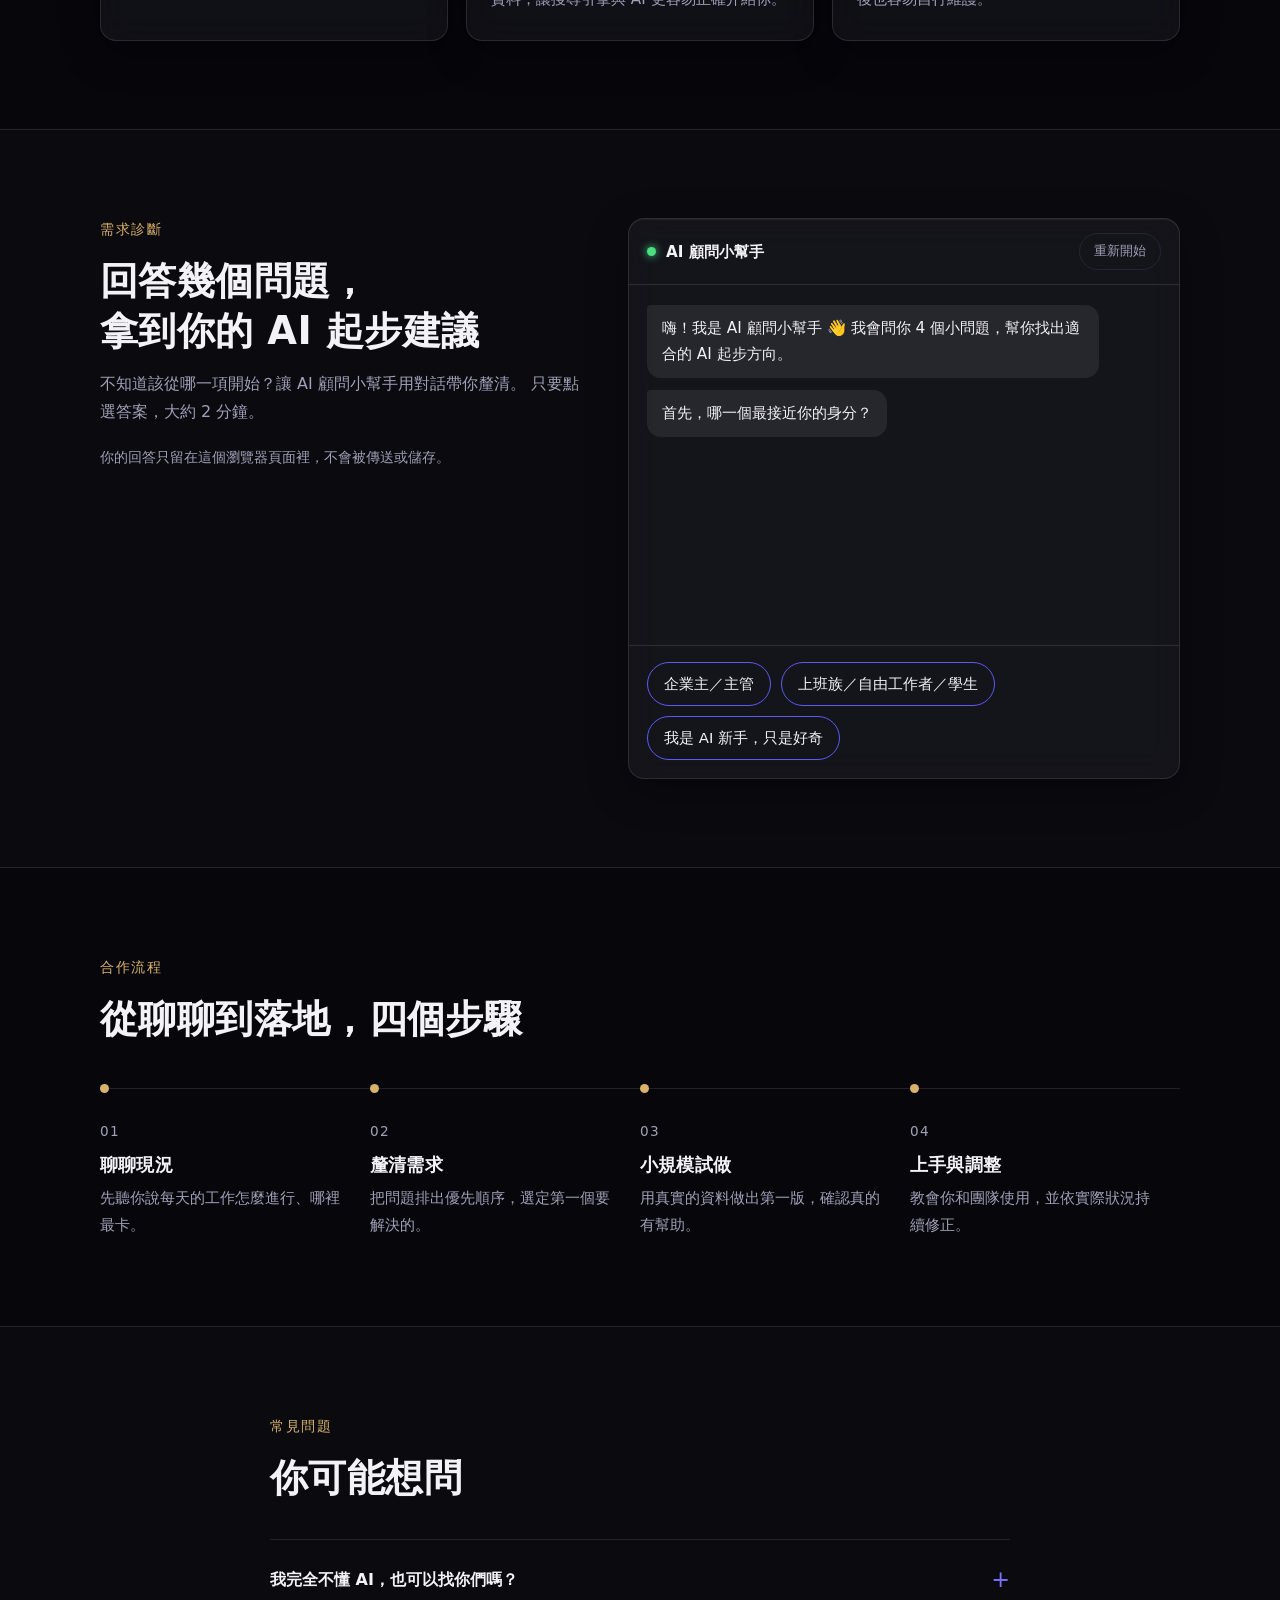
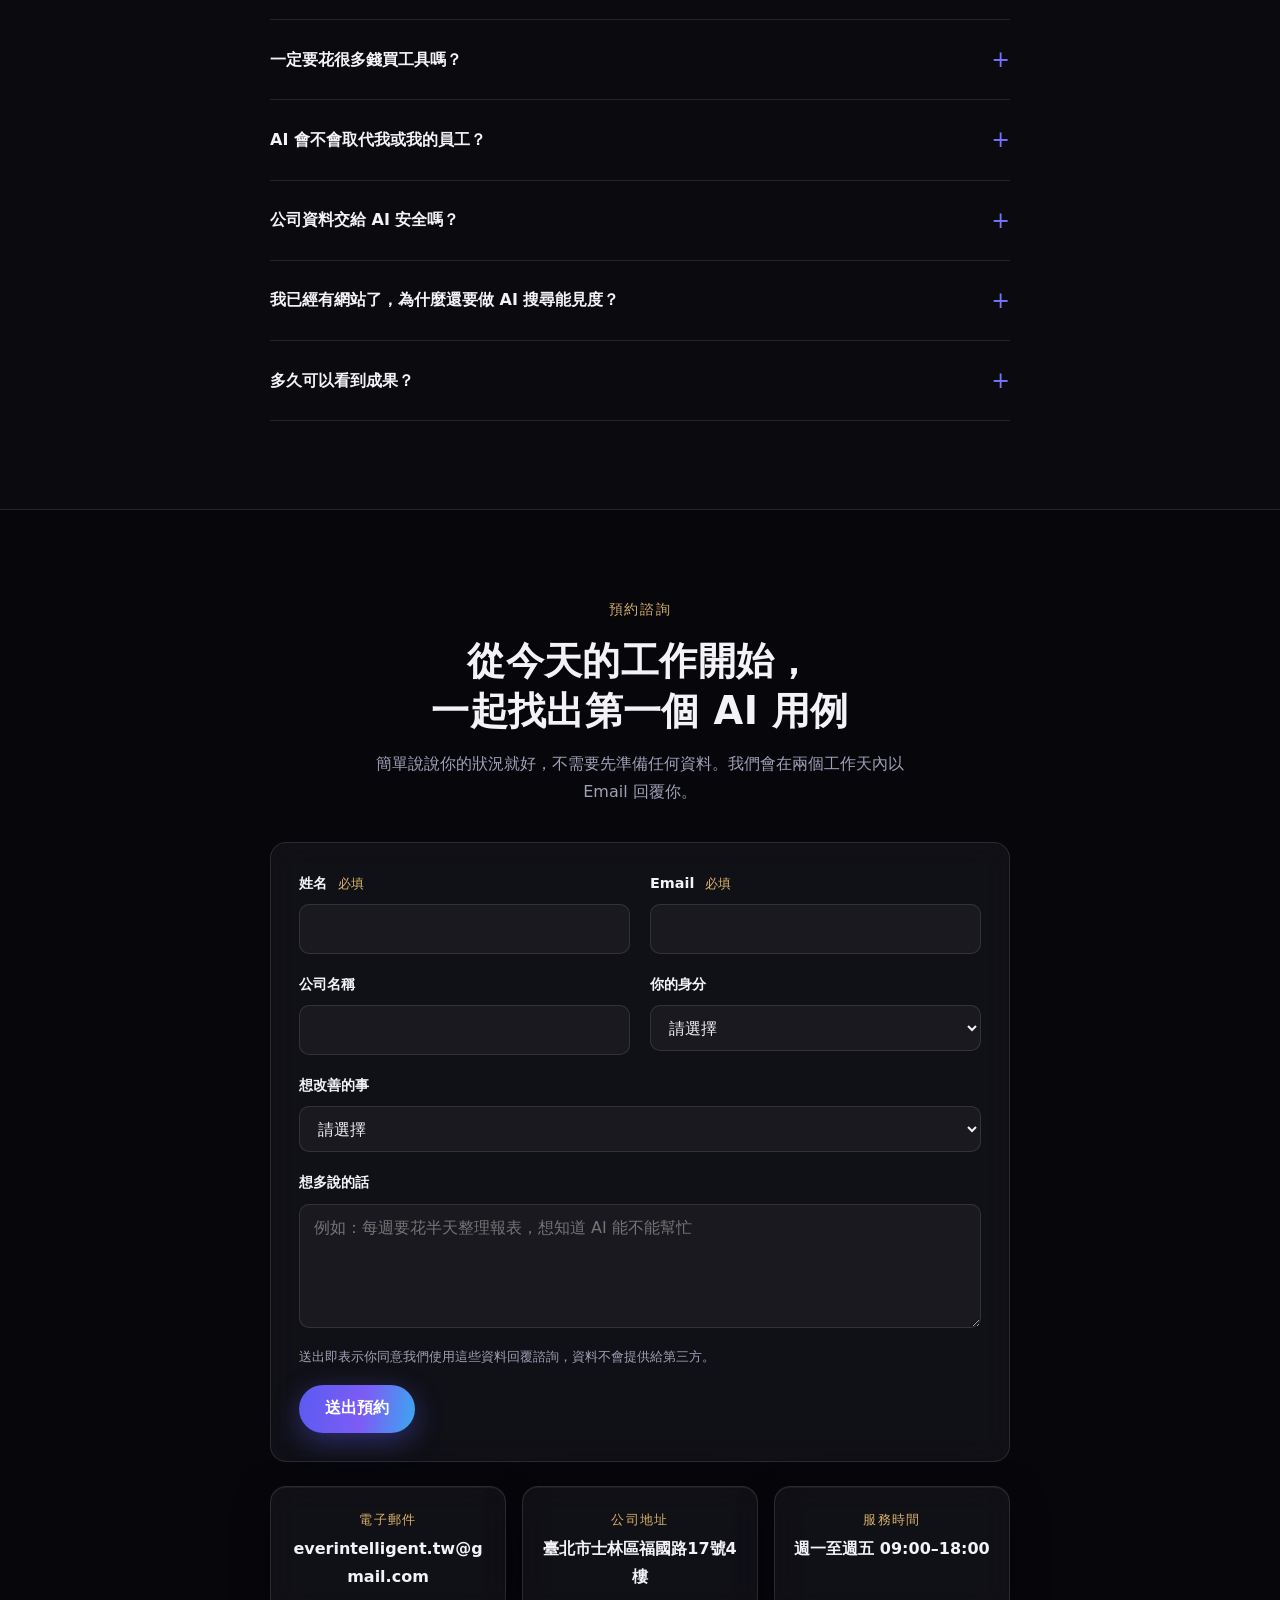
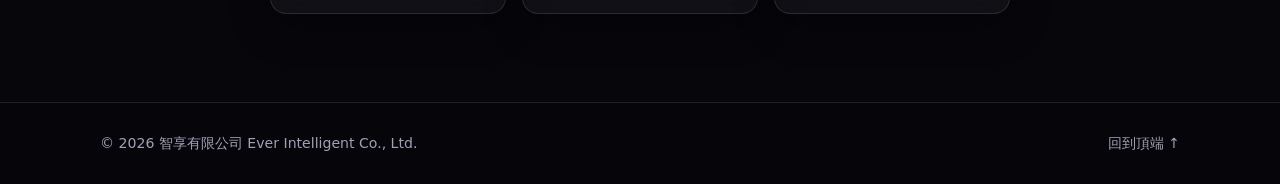
==== commit 49f42359: "聯絡信箱改為公司 Gmail" ====
--- a/index.html
+++ b/index.html
@@ -399,9 +399,9 @@
         </form>
 
         <div class="contact">
-          <a class="contact__item" href="mailto:hello@ever-intelligent.com?subject=AI%20顧問諮詢">
+          <a class="contact__item" href="mailto:everintelligent.tw@gmail.com?subject=AI%20顧問諮詢">
             <span class="contact__label">電子郵件</span>
-            <span class="contact__value">hello@ever-intelligent.com</span>
+            <span class="contact__value">everintelligent.tw@gmail.com</span>
           </a>
           <div class="contact__item">
             <span class="contact__label">公司地址</span>
--- a/css/style.css
+++ b/css/style.css
@@ -377,3 +377,47 @@
 @media (max-width: 720px) {
   .member--lead, .member--advisor { grid-column: auto; }
 }
+
+/* ===== 預約諮詢表單 ===== */
+.inquiry {
+  margin-top: 36px;
+  text-align: left;
+  background: var(--surface);
+  border: 1px solid var(--border);
+  border-radius: var(--radius);
+  padding: 28px;
+}
+.inquiry__grid { display: grid; grid-template-columns: repeat(2, minmax(0, 1fr)); gap: 18px 20px; }
+.field { display: flex; flex-direction: column; gap: 8px; min-width: 0; }
+.field--wide { grid-column: 1 / -1; }
+.field__label { font-size: 0.9rem; font-weight: 600; }
+.field__label em { font-style: normal; font-weight: 400; color: var(--gold); font-size: 0.8rem; margin-left: 6px; }
+.field input, .field select, .field textarea {
+  width: 100%;
+  min-height: 46px;
+  padding: 10px 14px;
+  border-radius: 10px;
+  border: 1px solid var(--border);
+  background: rgba(255, 255, 255, 0.04);
+  color: var(--text);
+  font: inherit;
+  font-size: 1rem;
+}
+.field textarea { resize: vertical; line-height: 1.6; }
+.field select option { color: #111; }
+.field input:focus, .field select:focus, .field textarea:focus { outline: none; border-color: var(--accent-hover); box-shadow: 0 0 0 3px var(--accent-soft); }
+.field.is-invalid input { border-color: #f87171; }
+.field--trap { position: absolute; left: -9999px; width: 1px; height: 1px; overflow: hidden; }
+.inquiry__privacy { color: var(--muted); font-size: 0.82rem; margin-top: 18px; }
+.inquiry__actions { display: flex; align-items: center; flex-wrap: wrap; gap: 16px; margin-top: 16px; }
+.inquiry__actions .btn[disabled] { opacity: 0.6; cursor: wait; transform: none; }
+.inquiry__status { font-size: 0.95rem; margin: 0; }
+.inquiry__status.is-ok { color: #4ade80; }
+.inquiry__status.is-error { color: #f87171; }
+.inquiry + .contact { margin-top: 24px; }
+
+@media (max-width: 720px) {
+  .inquiry { padding: 20px; }
+  .inquiry__grid { grid-template-columns: 1fr; }
+  .inquiry__actions .btn { width: 100%; }
+}
--- a/css/theme-aurora.css
+++ b/css/theme-aurora.css
@@ -124,3 +124,12 @@
 @media (prefers-reduced-motion: reduce) {
   .aurora span { animation: none; }
 }
+
+/* 預約表單也套用玻璃質感 */
+.inquiry {
+  background: var(--glass);
+  border-color: var(--glass-border);
+  -webkit-backdrop-filter: blur(16px) saturate(140%);
+  backdrop-filter: blur(16px) saturate(140%);
+}
+.field input, .field select, .field textarea { border-color: var(--glass-border); }
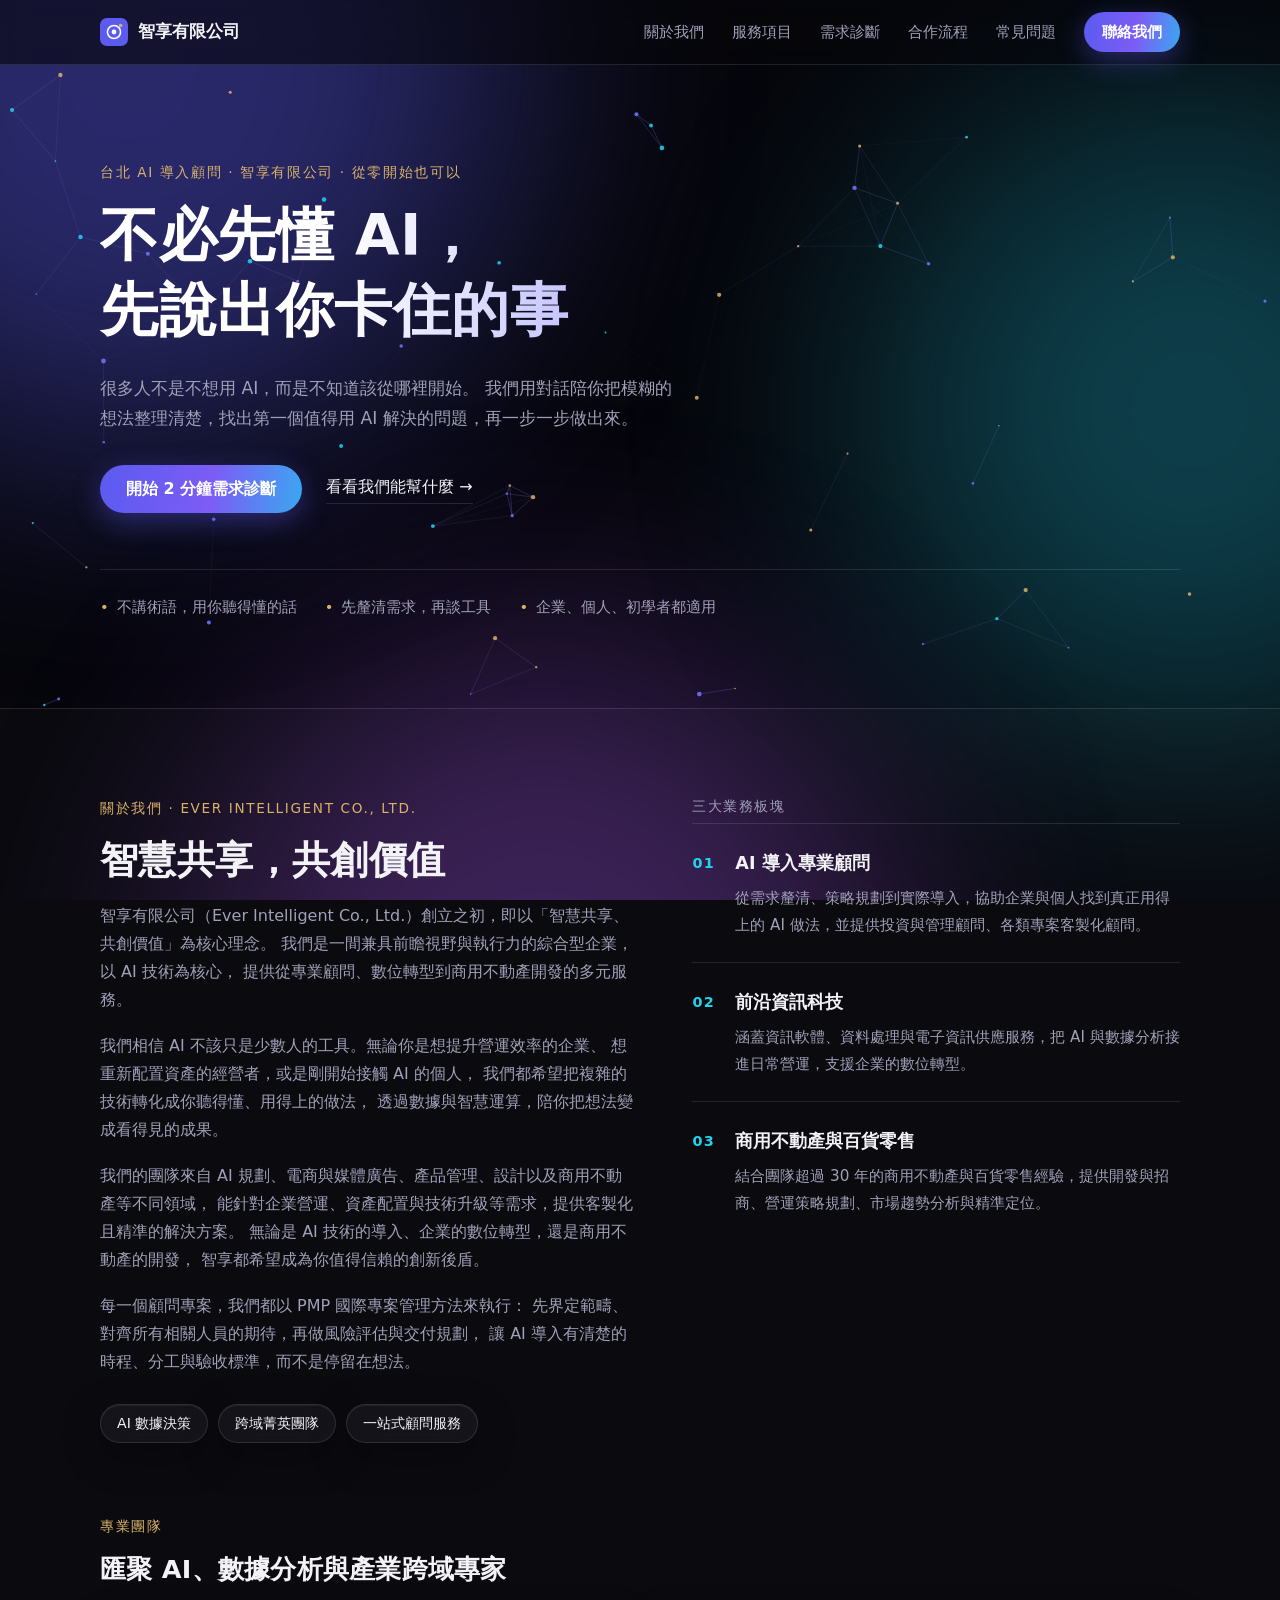
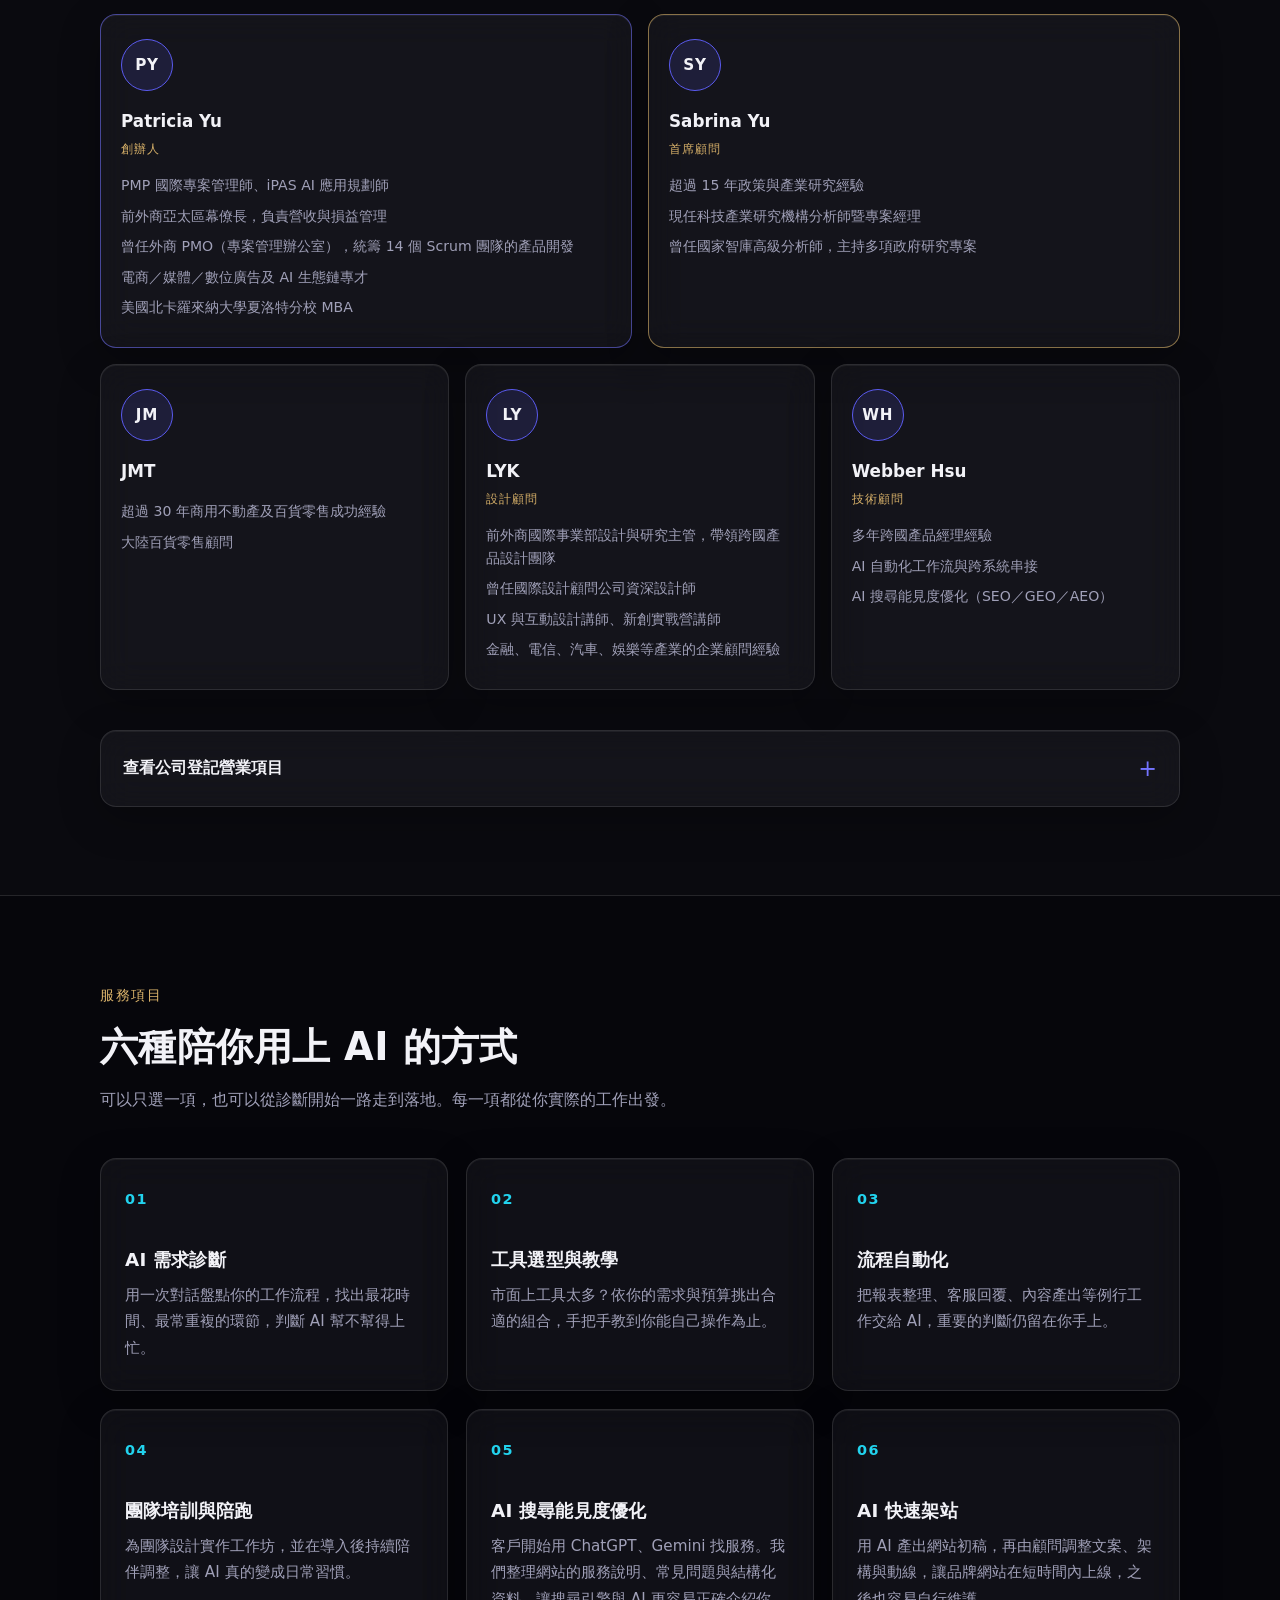
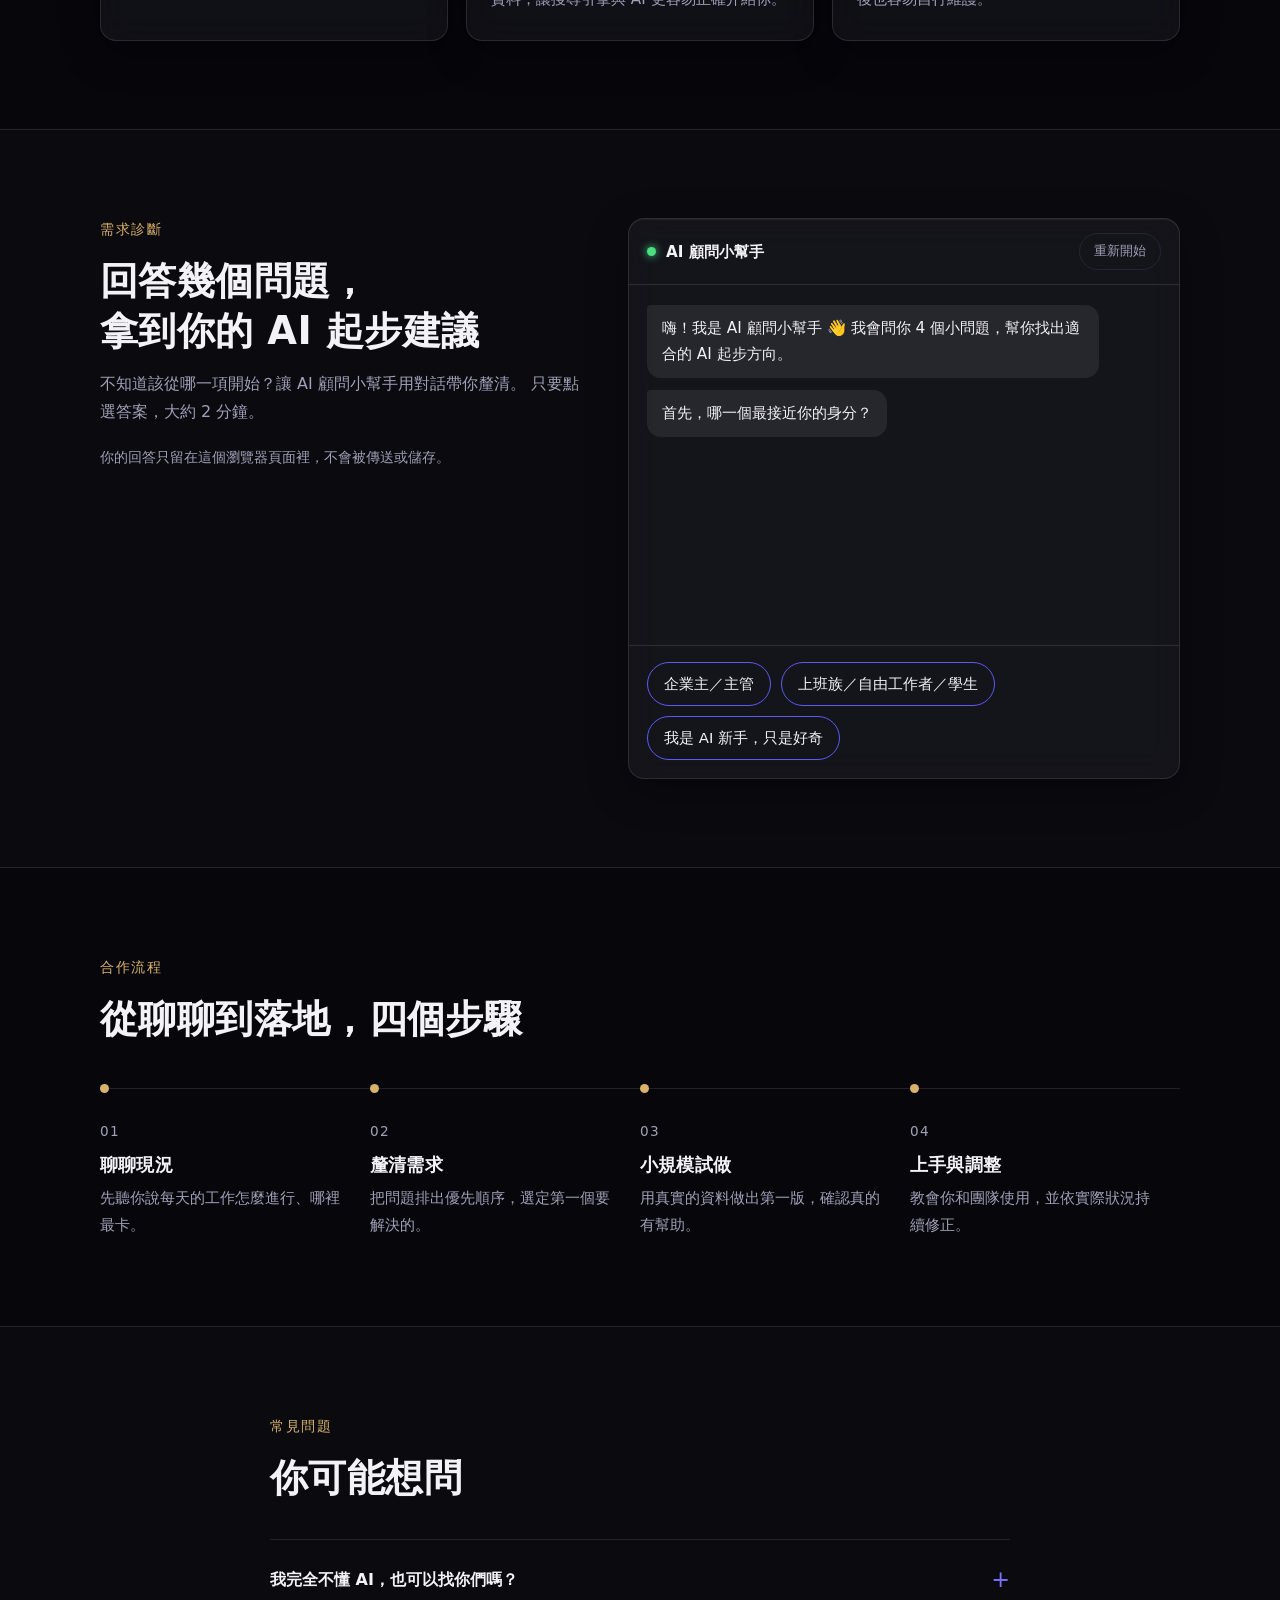
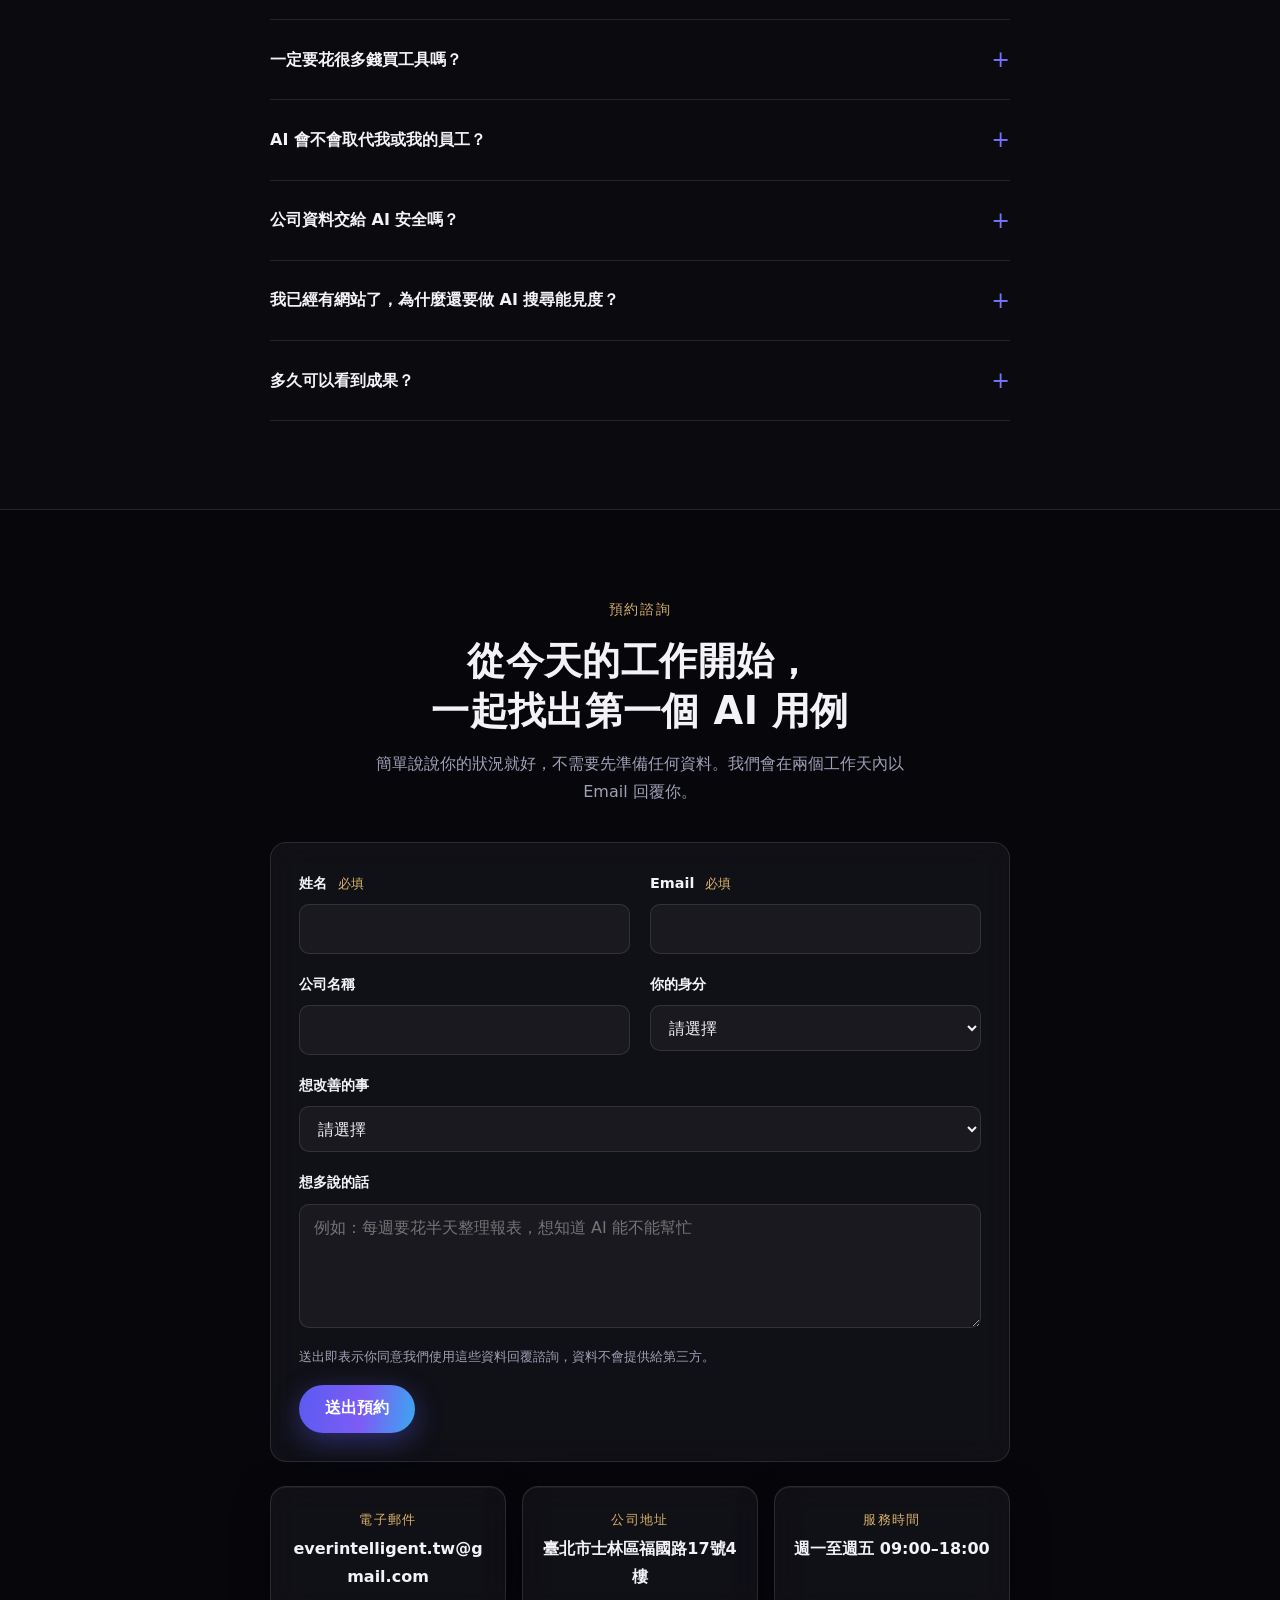
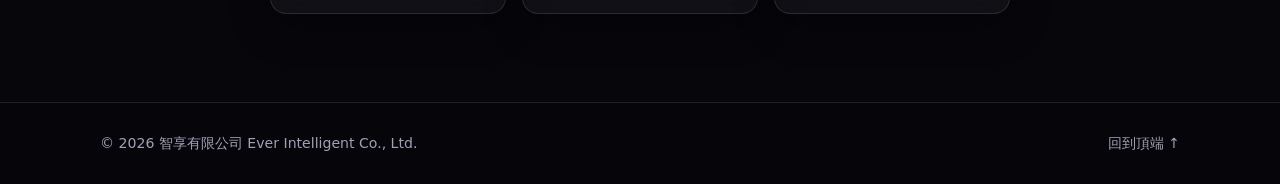
==== commit 27a34ac6: "SEO：標題描述、分享資訊、結構化資料與網站地圖" ====
--- a/index.html
+++ b/index.html
@@ -3,15 +3,207 @@
 <head>
   <meta charset="UTF-8">
   <meta name="viewport" content="width=device-width, initial-scale=1">
-  <title>智享有限公司｜AI 導入顧問・從一個真實問題開始</title>
-  <meta name="description" content="智享有限公司（Ever Intelligent Co., Ltd.）用對話陪你釐清需求，找到第一個值得用 AI 解決的問題。適合企業主、個人工作者與 AI 初學者。">
+  <title>智享有限公司 Ever Intelligent｜台北 AI 導入顧問・企業數位轉型與流程自動化</title>
+  <meta name="description" content="智享有限公司（Ever Intelligent）是台北的 AI 導入顧問，提供 AI 需求診斷、工具選型與教學、流程自動化、團隊培訓與 AI 搜尋能見度優化，陪企業主、上班族與 AI 新手找到第一個值得用 AI 解決的問題。">
   <script>
     if (location.hostname.endsWith('github.io')) {
       location.replace('https://ever-intelligent.com/' + location.hash);
     }
   </script>
   <link rel="canonical" href="https://ever-intelligent.com/">
+  <meta name="theme-color" content="#06060b">
+  <meta property="og:type" content="website">
+  <meta property="og:site_name" content="智享有限公司 Ever Intelligent">
+  <meta property="og:locale" content="zh_TW">
+  <meta property="og:url" content="https://ever-intelligent.com/">
+  <meta property="og:title" content="智享有限公司｜台北 AI 導入顧問">
+  <meta property="og:description" content="AI 需求診斷、工具選型與教學、流程自動化、團隊培訓與 AI 搜尋能見度優化。不必先懂 AI，先說出你卡住的事。">
+  <meta property="og:image" content="https://ever-intelligent.com/images/og-image.png">
+  <meta property="og:image:width" content="1200">
+  <meta property="og:image:height" content="630">
+  <meta property="og:image:alt" content="智享有限公司 台北 AI 導入顧問">
+  <meta name="twitter:card" content="summary_large_image">
+  <meta name="twitter:title" content="智享有限公司｜台北 AI 導入顧問">
+  <meta name="twitter:description" content="AI 需求診斷、流程自動化、團隊培訓與 AI 搜尋能見度優化。">
+  <meta name="twitter:image" content="https://ever-intelligent.com/images/og-image.png">
+  <script type="application/ld+json">
+{
+  "@context": "https://schema.org",
+  "@graph": [
+    {
+      "@type": [
+        "Organization",
+        "ProfessionalService"
+      ],
+      "@id": "https://ever-intelligent.com/#organization",
+      "name": "智享有限公司",
+      "alternateName": [
+        "Ever Intelligent",
+        "Ever Intelligent Co., Ltd."
+      ],
+      "url": "https://ever-intelligent.com/",
+      "logo": "https://ever-intelligent.com/images/logo-512.png",
+      "image": "https://ever-intelligent.com/images/og-image.png",
+      "description": "台北的 AI 導入顧問，提供 AI 需求診斷、工具選型與教學、流程自動化、團隊培訓與 AI 搜尋能見度優化。",
+      "slogan": "智慧共享，共創價值",
+      "email": "everintelligent.tw@gmail.com",
+      "address": {
+        "@type": "PostalAddress",
+        "streetAddress": "福國路17號4樓",
+        "addressLocality": "士林區",
+        "addressRegion": "臺北市",
+        "postalCode": "111",
+        "addressCountry": "TW"
+      },
+      "areaServed": {
+        "@type": "Country",
+        "name": "台灣"
+      },
+      "openingHoursSpecification": [
+        {
+          "@type": "OpeningHoursSpecification",
+          "dayOfWeek": [
+            "Monday",
+            "Tuesday",
+            "Wednesday",
+            "Thursday",
+            "Friday"
+          ],
+          "opens": "09:00",
+          "closes": "18:00"
+        }
+      ],
+      "founder": {
+        "@type": "Person",
+        "name": "Patricia Yu",
+            "jobTitle": "創辦人"
+      },
+      "knowsAbout": [
+        "AI 導入",
+        "生成式 AI",
+        "流程自動化",
+        "數位轉型",
+        "AI 搜尋能見度",
+        "SEO",
+        "專案管理",
+        "商用不動產"
+      ],
+      "makesOffer": [
+        {
+          "@type": "Offer",
+          "itemOffered": {
+            "@type": "Service",
+            "name": "AI 需求診斷"
+          }
+        },
+        {
+          "@type": "Offer",
+          "itemOffered": {
+            "@type": "Service",
+            "name": "工具選型與教學"
+          }
+        },
+        {
+          "@type": "Offer",
+          "itemOffered": {
+            "@type": "Service",
+            "name": "流程自動化"
+          }
+        },
+        {
+          "@type": "Offer",
+          "itemOffered": {
+            "@type": "Service",
+            "name": "團隊培訓與陪跑"
+          }
+        },
+        {
+          "@type": "Offer",
+          "itemOffered": {
+            "@type": "Service",
+            "name": "AI 搜尋能見度優化"
+          }
+        },
+        {
+          "@type": "Offer",
+          "itemOffered": {
+            "@type": "Service",
+            "name": "AI 快速架站"
+          }
+        }
+      ]
+    },
+    {
+      "@type": "WebSite",
+      "@id": "https://ever-intelligent.com/#website",
+      "url": "https://ever-intelligent.com/",
+      "name": "智享有限公司",
+      "inLanguage": "zh-Hant",
+      "publisher": {
+        "@id": "https://ever-intelligent.com/#organization"
+      }
+    },
+    {
+      "@type": "FAQPage",
+      "@id": "https://ever-intelligent.com/#faq",
+      "mainEntity": [
+        {
+          "@type": "Question",
+          "name": "我完全不懂 AI，也可以找你們嗎？",
+          "acceptedAnswer": {
+            "@type": "Answer",
+            "text": "可以，而且很歡迎。諮詢會從你的工作和生活出發，不需要任何技術背景，也不會用艱深的術語。"
+          }
+        },
+        {
+          "@type": "Question",
+          "name": "一定要花很多錢買工具嗎？",
+          "acceptedAnswer": {
+            "@type": "Answer",
+            "text": "不一定。很多需求用免費或低月費的工具就能解決。我們會先確認需求，再建議最划算的做法。"
+          }
+        },
+        {
+          "@type": "Question",
+          "name": "AI 會不會取代我或我的員工？",
+          "acceptedAnswer": {
+            "@type": "Answer",
+            "text": "我們的做法是讓 AI 處理重複、耗時的部分，把需要經驗與判斷的工作留給人。目標是讓人更有餘裕。"
+          }
+        },
+        {
+          "@type": "Question",
+          "name": "公司資料交給 AI 安全嗎？",
+          "acceptedAnswer": {
+            "@type": "Answer",
+            "text": "這要看工具與設定。規劃時會一起確認哪些資料可以用、哪些不行，並選擇符合你需求的方案。"
+          }
+        },
+        {
+          "@type": "Question",
+          "name": "我已經有網站了，為什麼還要做 AI 搜尋能見度？",
+          "acceptedAnswer": {
+            "@type": "Answer",
+            "text": "如果網站只有簡單的公司介紹，AI 只知道你存在，卻不知道哪些問題適合推薦你。把服務、案例與常見問題寫清楚，並加上結構化資料，AI 才有內容可以引用。"
+          }
+        },
+        {
+          "@type": "Question",
+          "name": "多久可以看到成果？",
+          "acceptedAnswer": {
+            "@type": "Answer",
+            "text": "視問題大小而定。個人使用通常幾天內就有感；團隊流程一般會先做一個小範圍試做，再決定是否擴大。"
+          }
+        }
+      ]
+    }
+  ]
+}
+  </script>
   <link rel="icon" href="images/logo.svg" type="image/svg+xml">
+  <link rel="icon" href="images/favicon-48.png" sizes="48x48" type="image/png">
+  <link rel="icon" href="images/icon-192.png" sizes="192x192" type="image/png">
+  <link rel="apple-touch-icon" href="images/apple-touch-icon.png">
   <link rel="stylesheet" href="css/style.css">
   <link rel="stylesheet" href="css/theme-aurora.css">
 </head>
@@ -24,7 +216,7 @@
   <header class="nav" id="top">
     <div class="container nav__inner">
       <a class="brand" href="#top">
-        <img src="images/logo.svg" alt="" width="28" height="28">
+        <img src="images/logo.svg" alt="智享有限公司標誌" width="28" height="28">
         <span>智享有限公司</span>
       </a>
       <button class="nav__toggle" id="navToggle" aria-label="開啟選單" aria-expanded="false" aria-controls="navMenu">
@@ -47,7 +239,7 @@
       <img class="hero__art" src="images/hero-orbit.svg" alt="" aria-hidden="true">
       <canvas class="hero__canvas" id="heroCanvas" aria-hidden="true"></canvas>
       <div class="container hero__inner">
-        <p class="eyebrow">智享有限公司 · AI 導入顧問 · 從零開始也可以</p>
+        <p class="eyebrow">台北 AI 導入顧問 · 智享有限公司 · 從零開始也可以</p>
         <h1>不必先懂 AI，<br>先說出你卡住的事</h1>
         <p class="hero__lead">
           很多人不是不想用 AI，而是不知道該從哪裡開始。
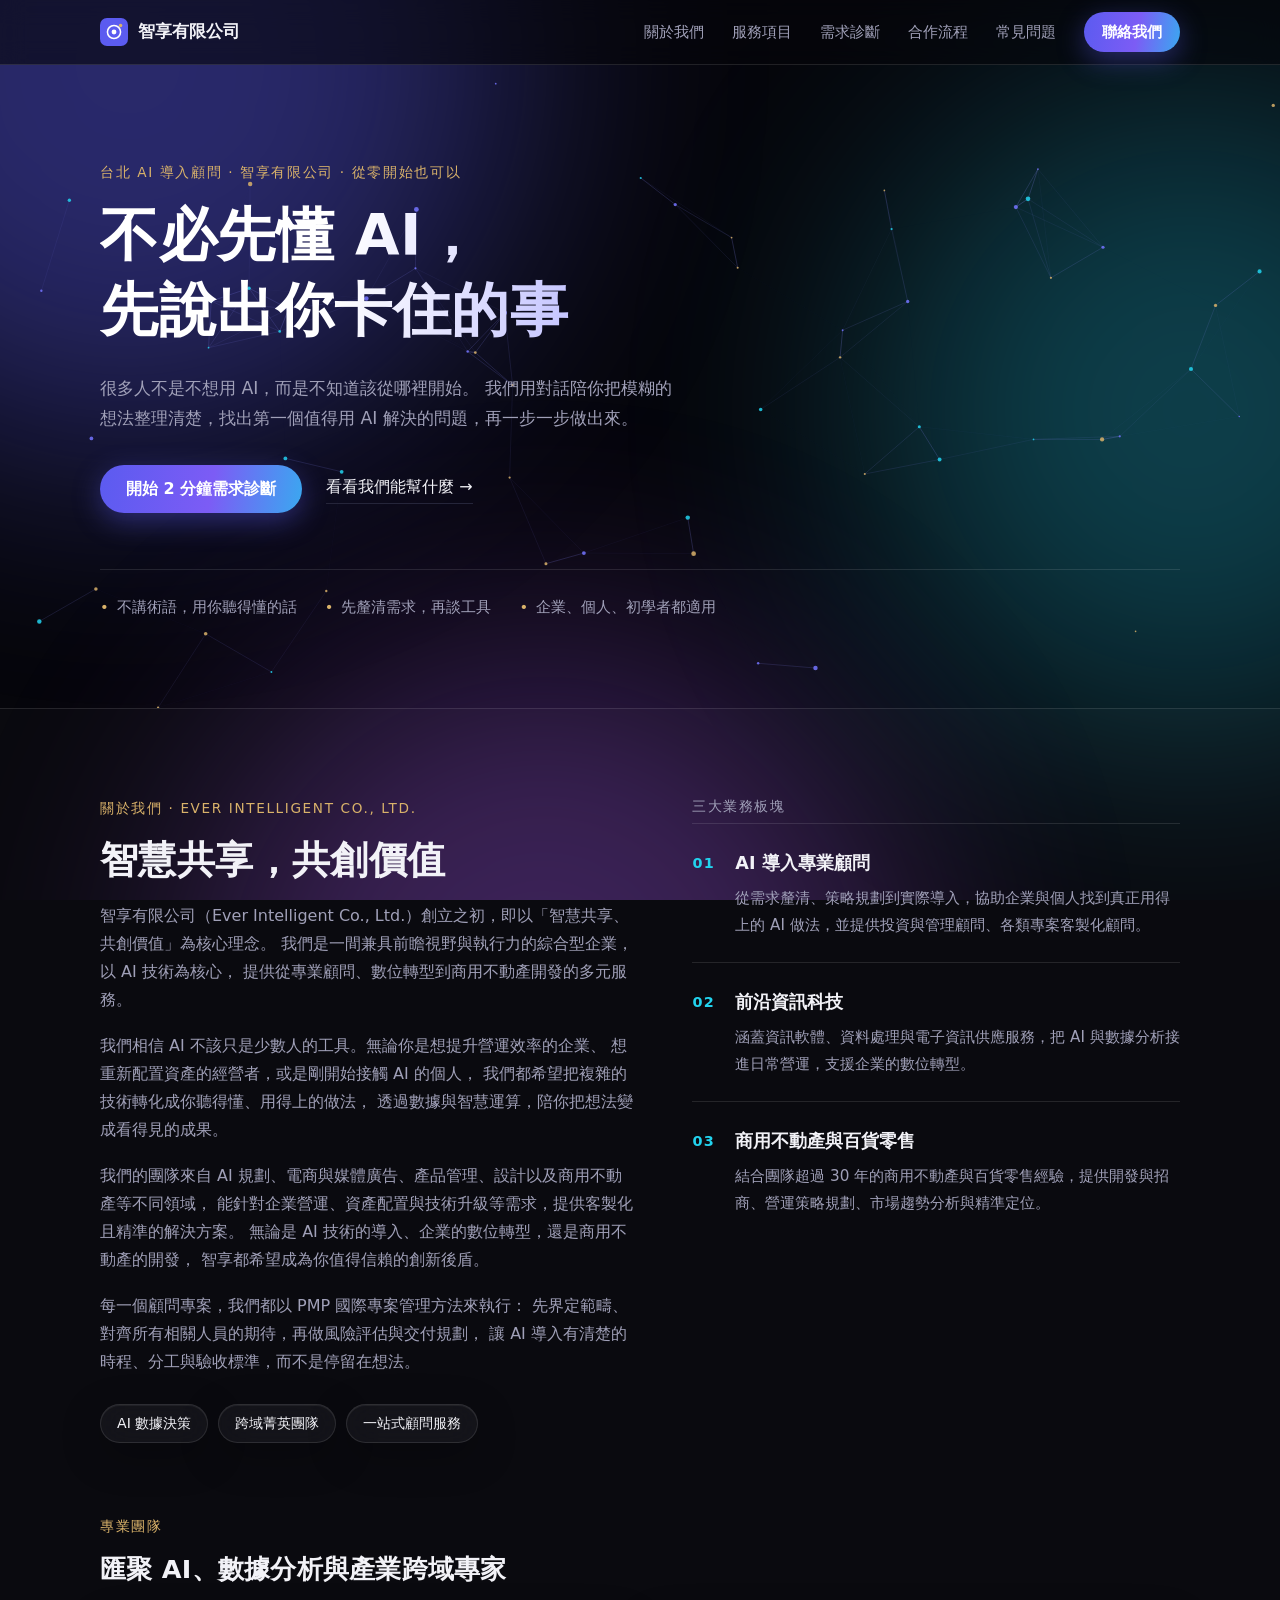
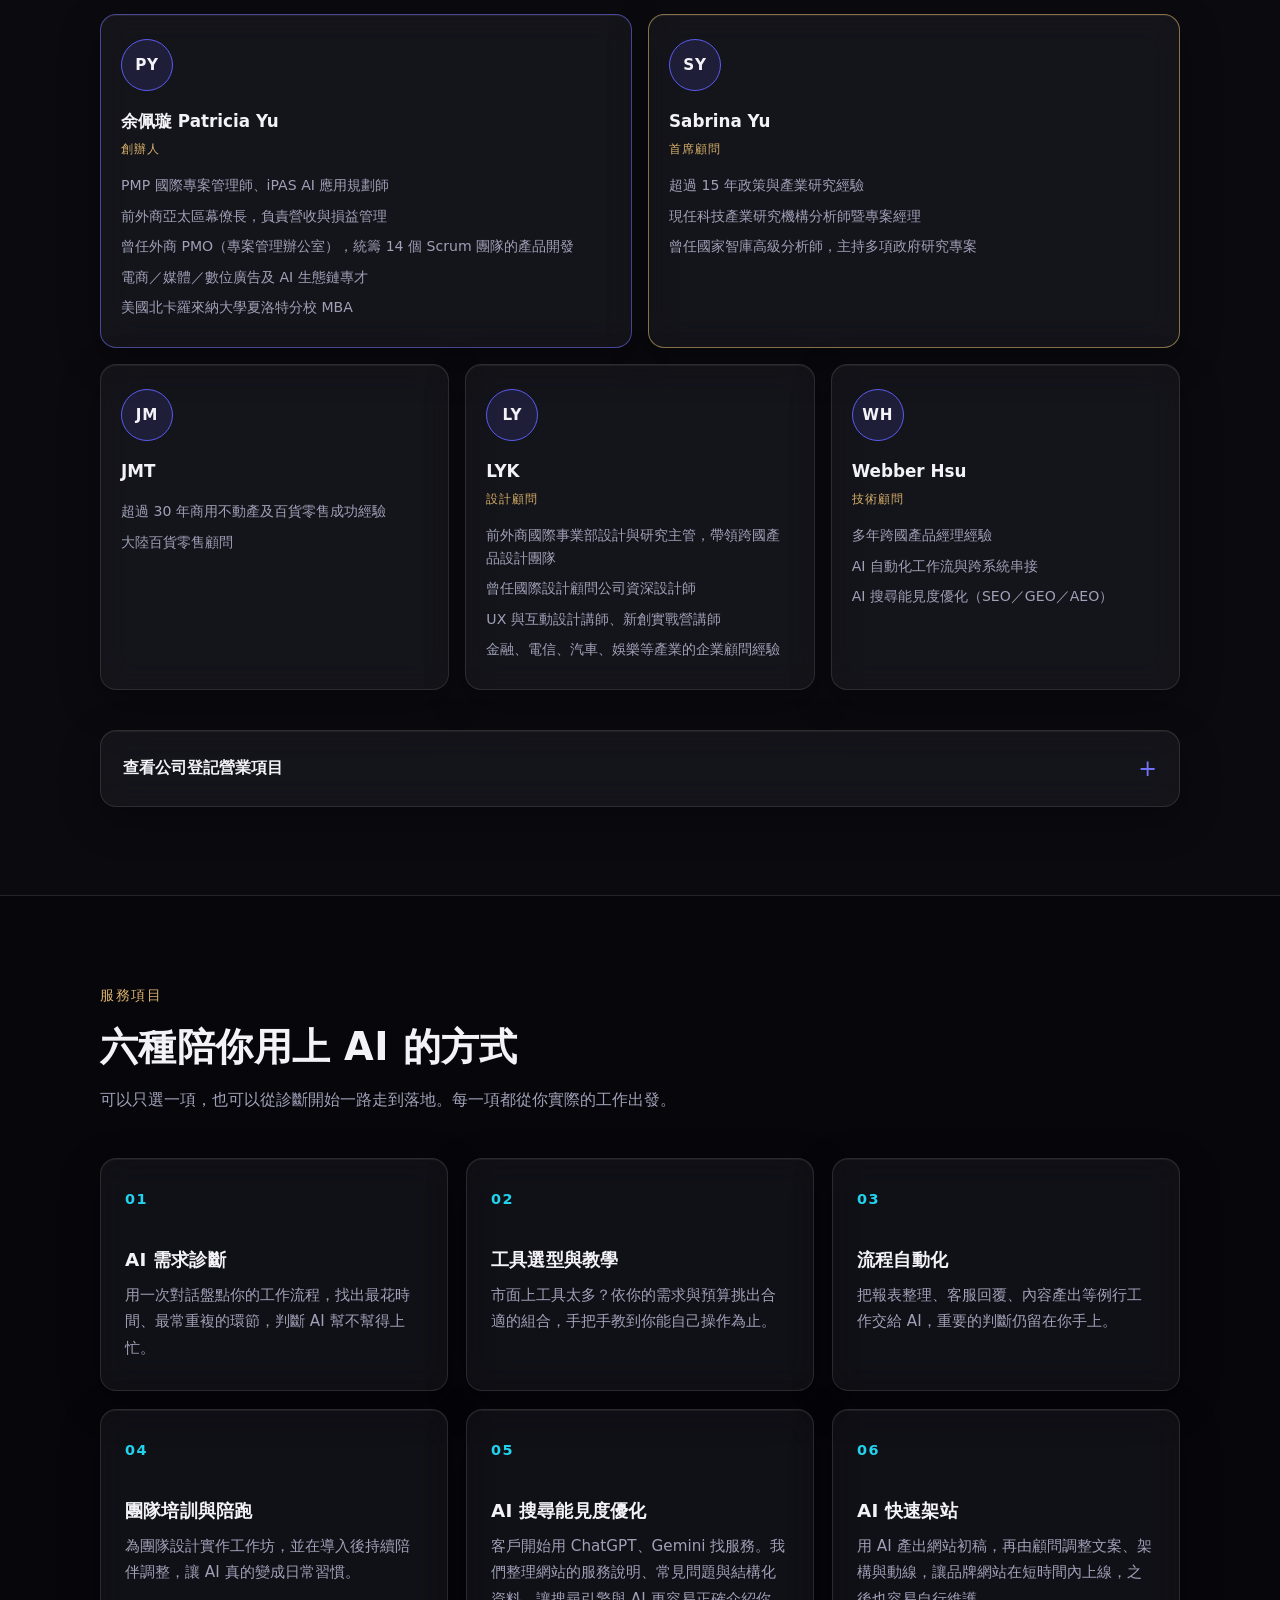
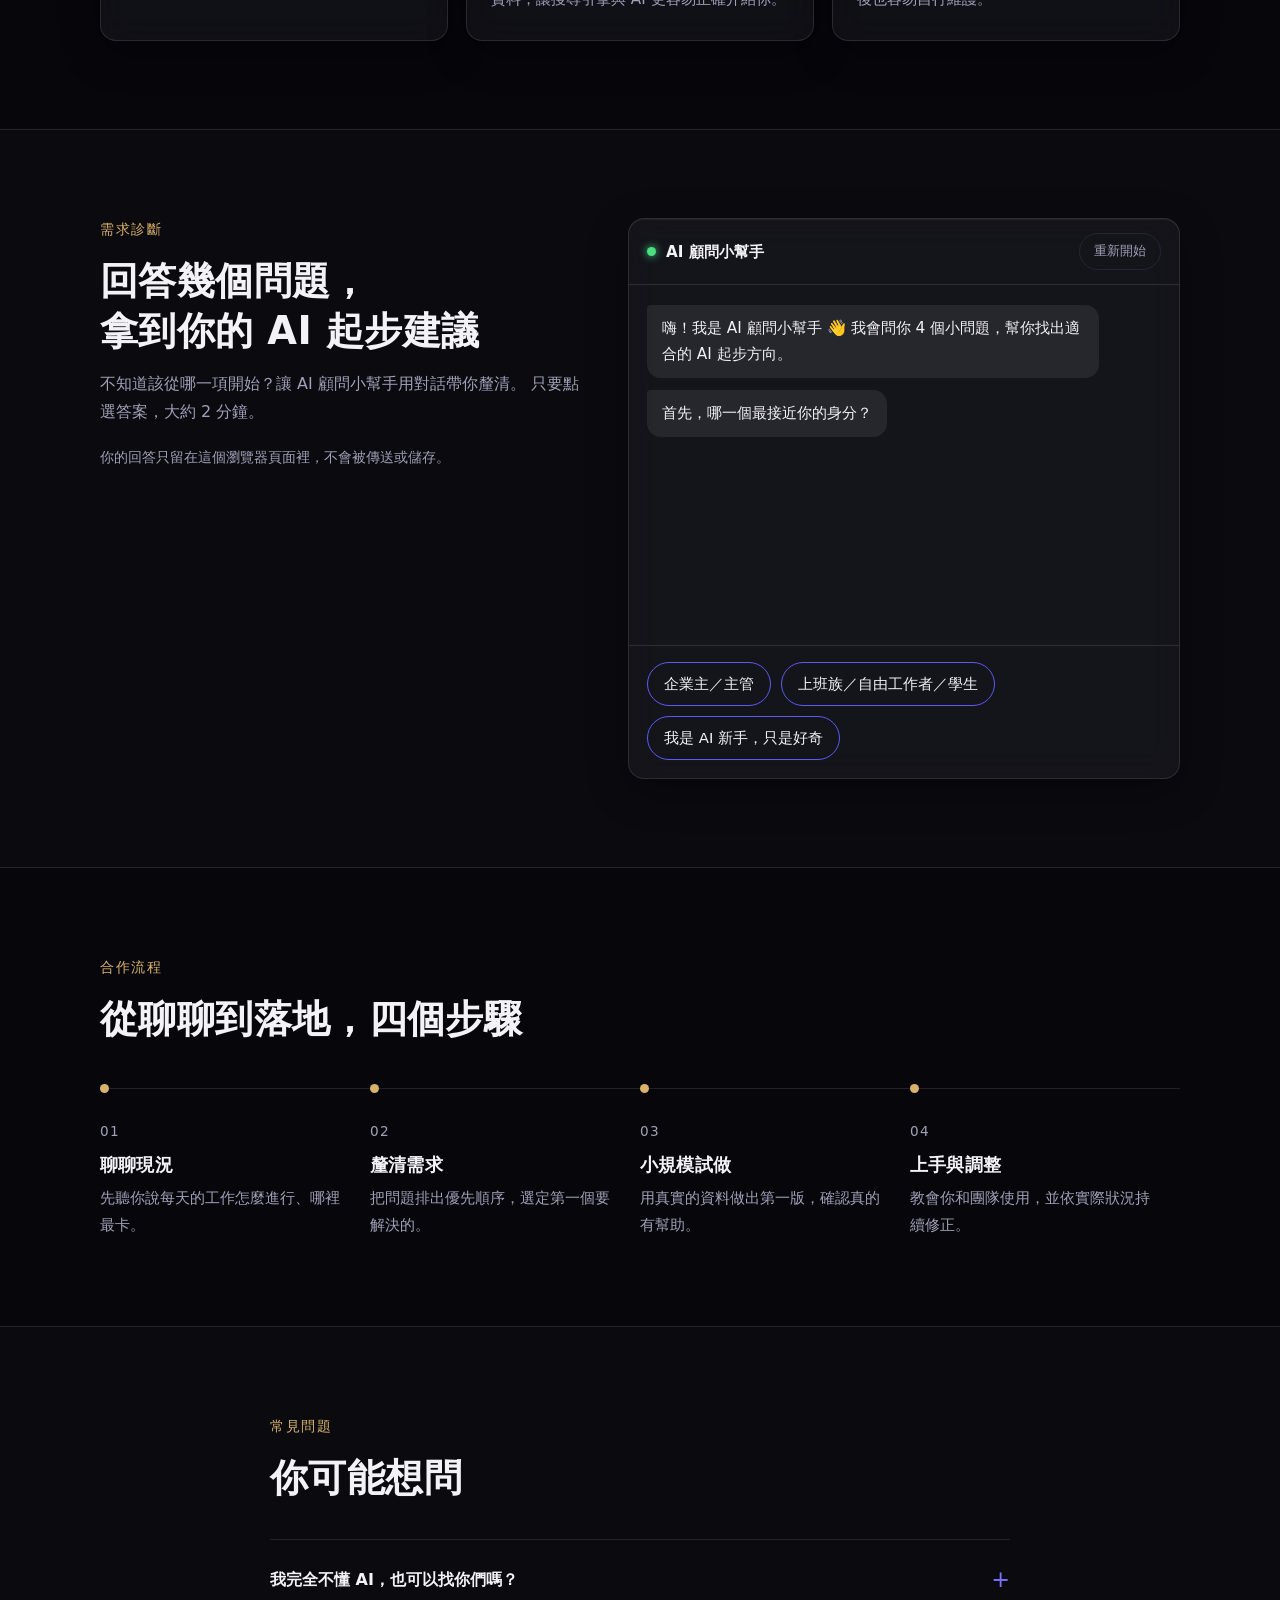
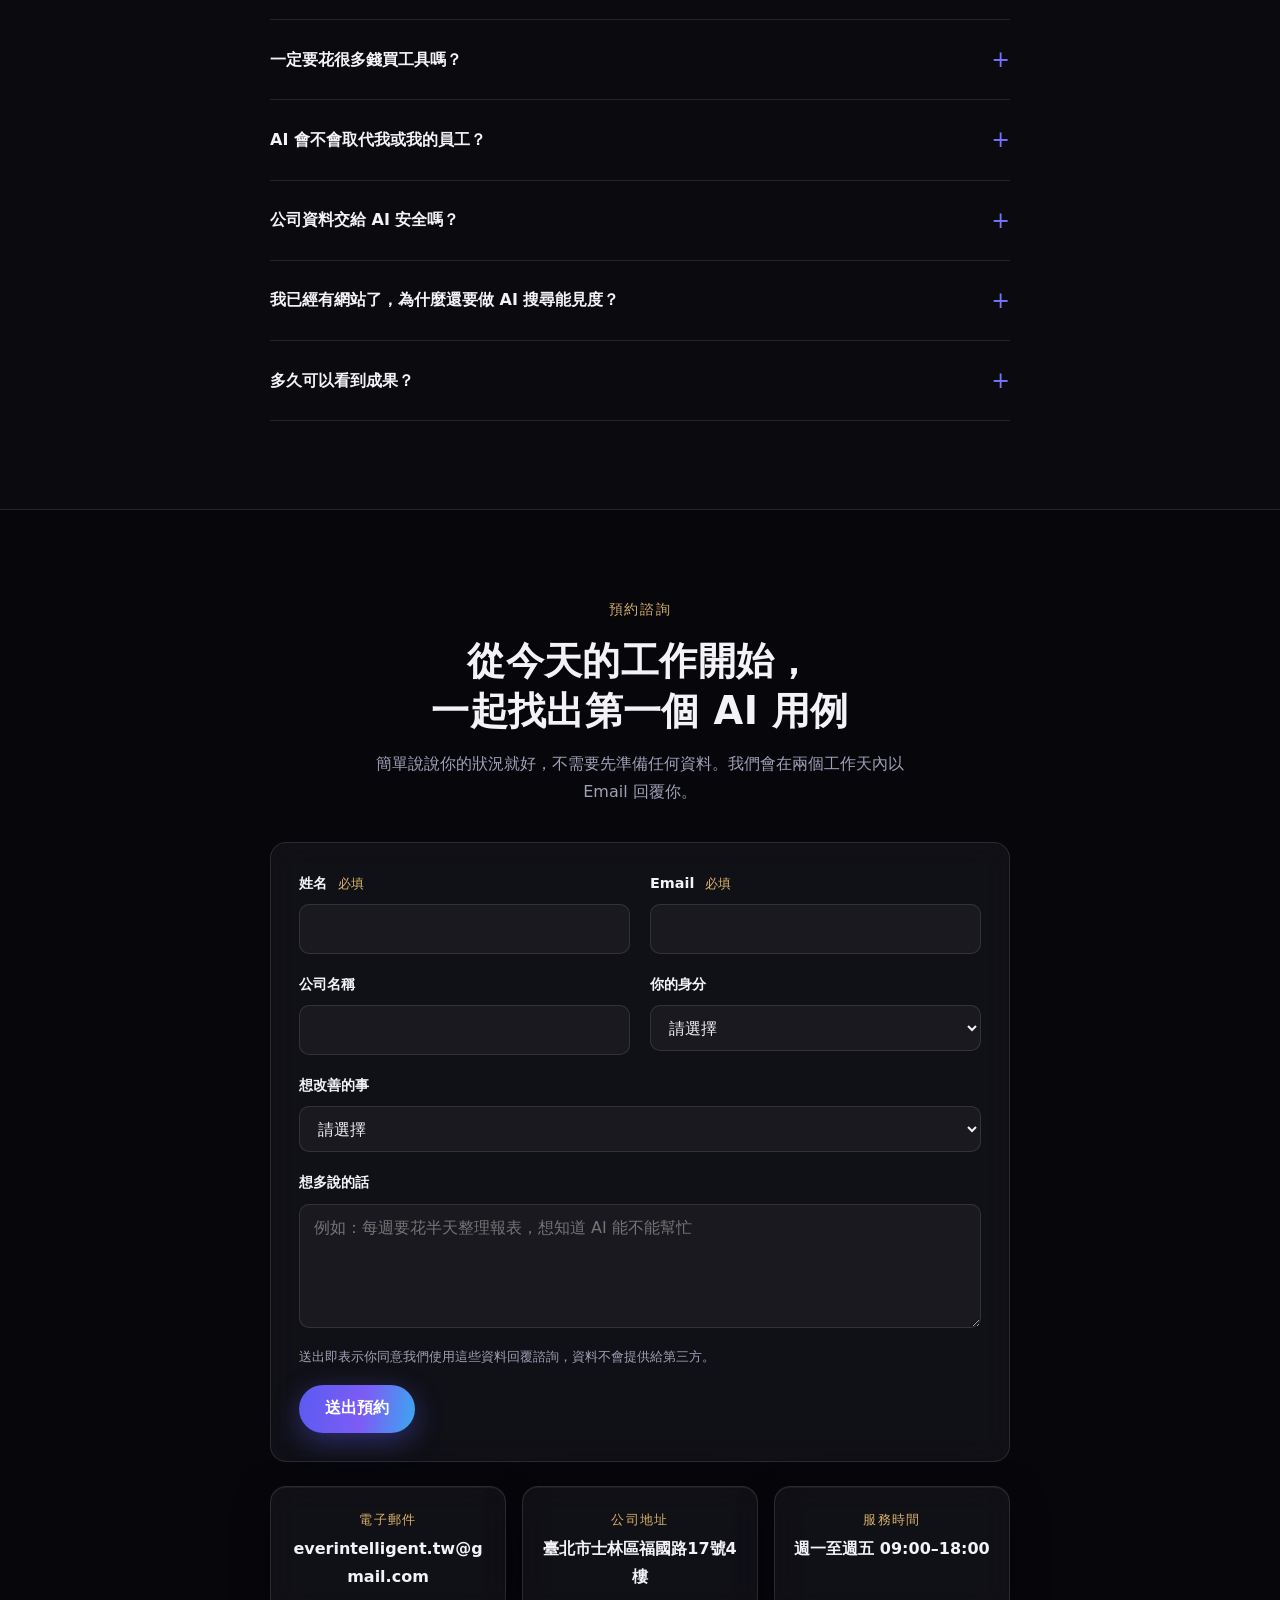
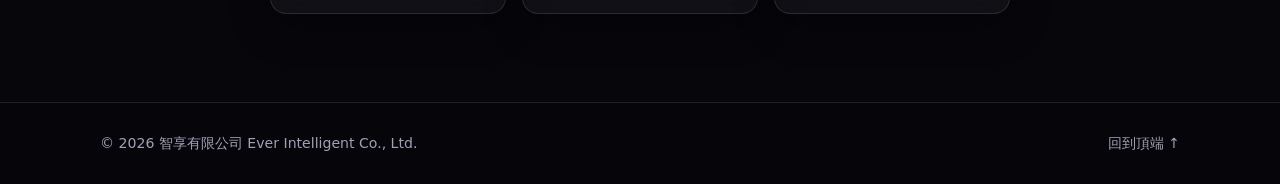
==== commit 296d7560: "創辦人加上中文名" ====
--- a/index.html
+++ b/index.html
@@ -76,7 +76,8 @@
       "founder": {
         "@type": "Person",
         "name": "Patricia Yu",
-            "jobTitle": "創辦人"
+        "alternateName": "余佩璇",
+        "jobTitle": "創辦人"
       },
       "knowsAbout": [
         "AI 導入",
@@ -326,7 +327,7 @@
           <div class="team__grid">
             <article class="member member--lead">
               <span class="member__avatar" aria-hidden="true">PY</span>
-              <h4>Patricia Yu <small>創辦人</small></h4>
+              <h4>余佩璇 Patricia Yu <small>創辦人</small></h4>
               <ul>
                 <li>PMP 國際專案管理師、iPAS AI 應用規劃師</li>
                 <li>前外商亞太區幕僚長，負責營收與損益管理</li>
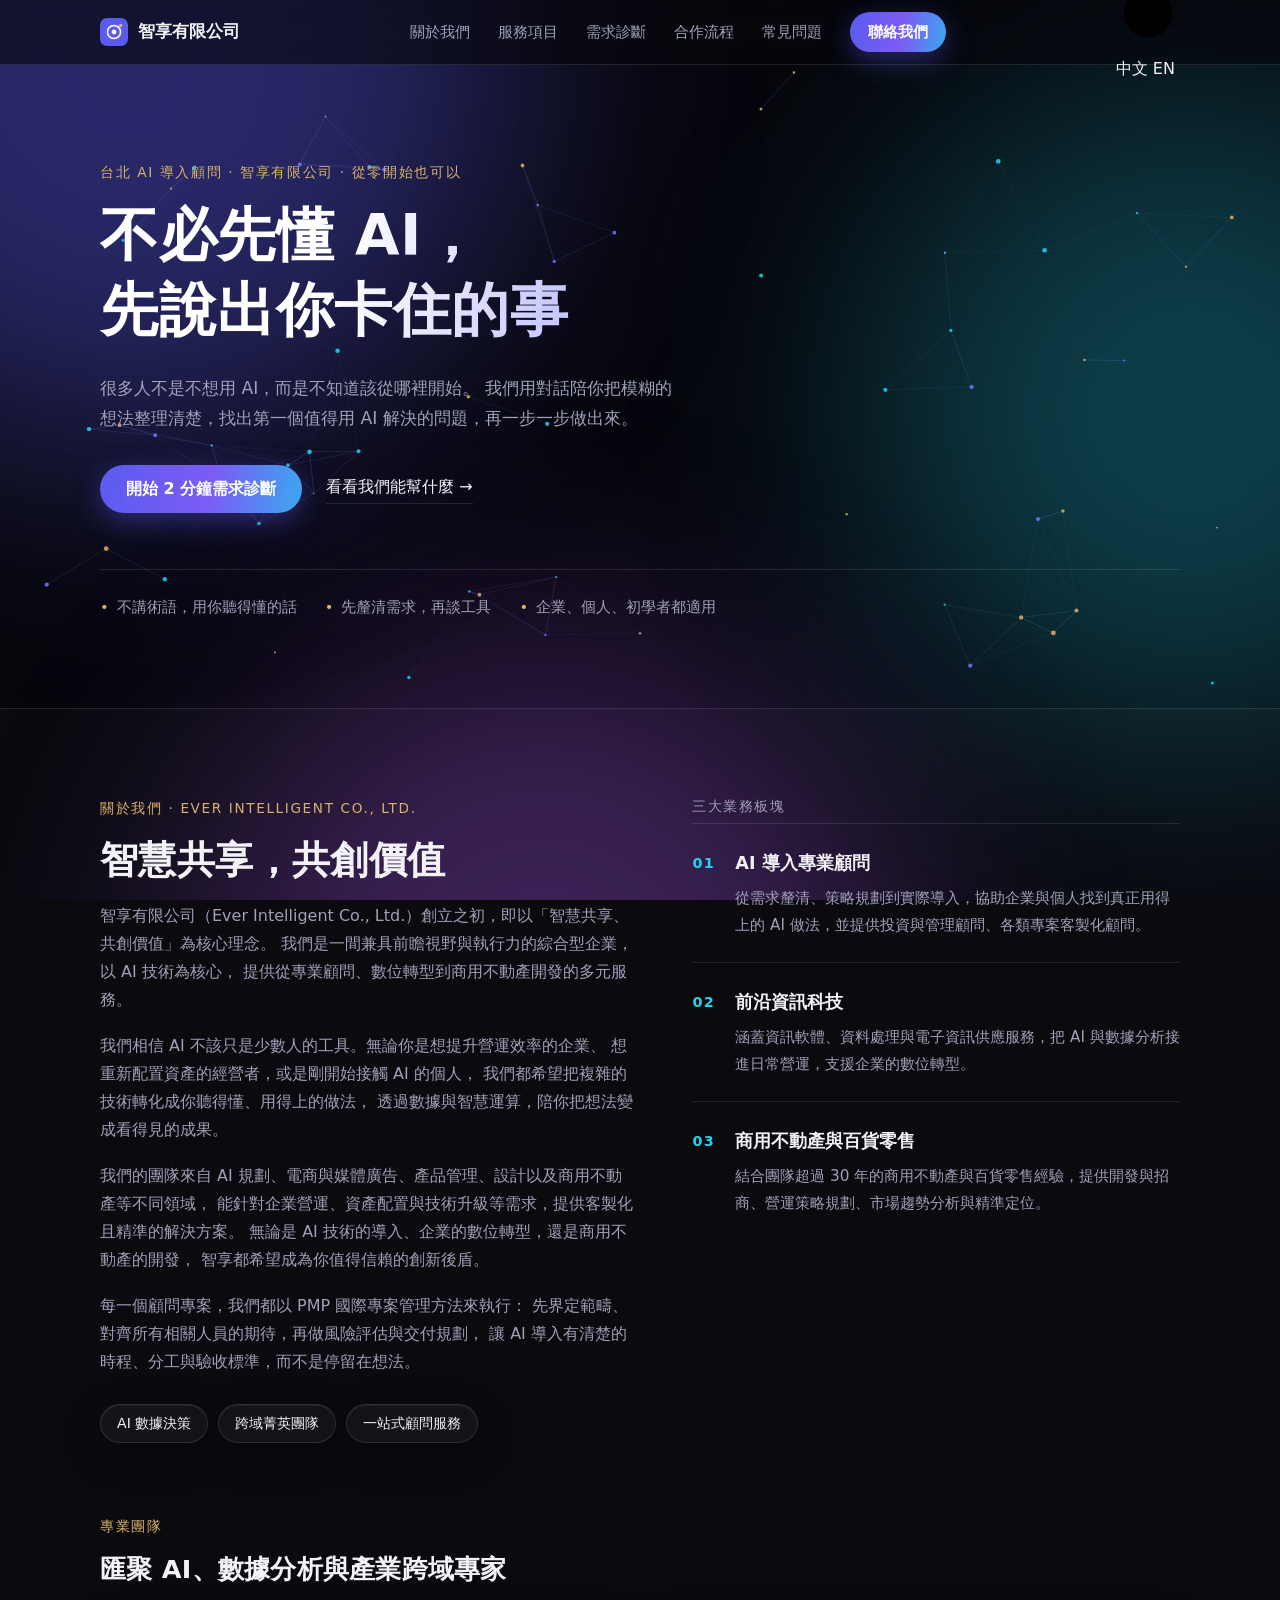
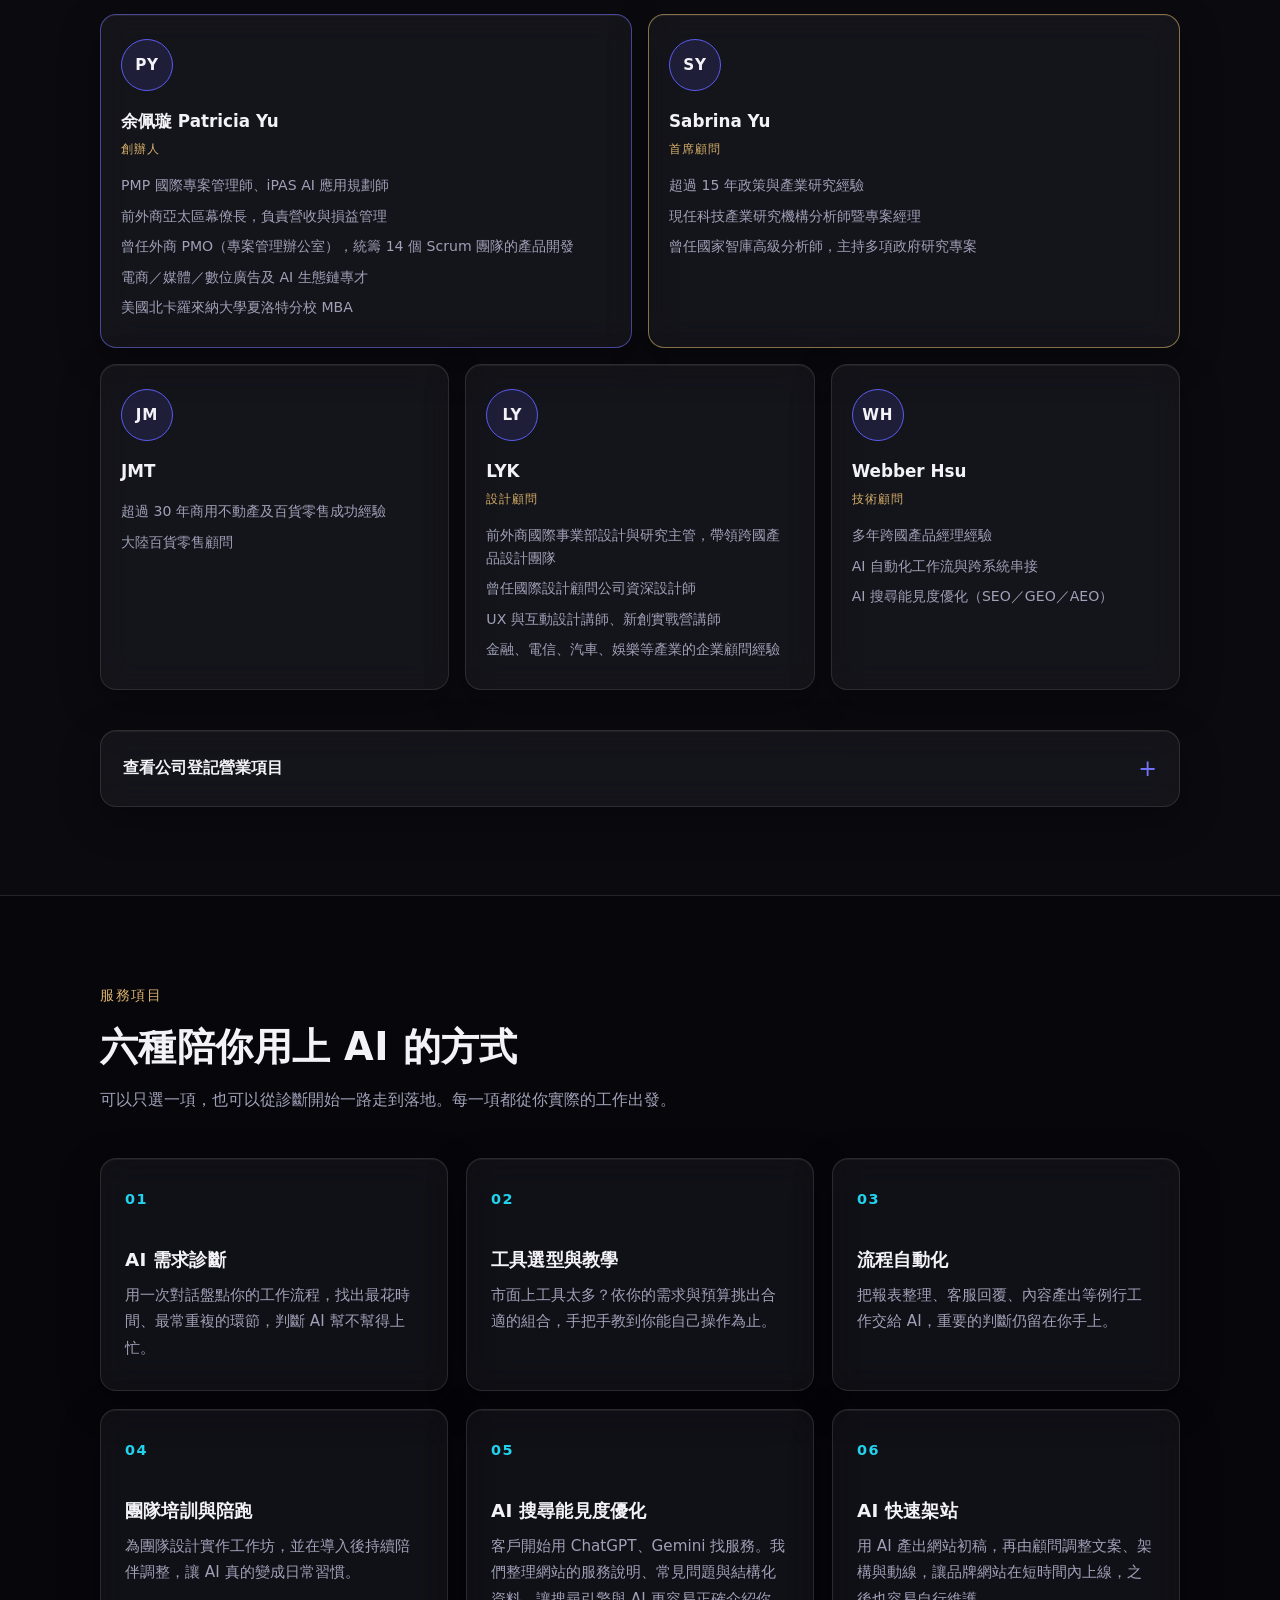
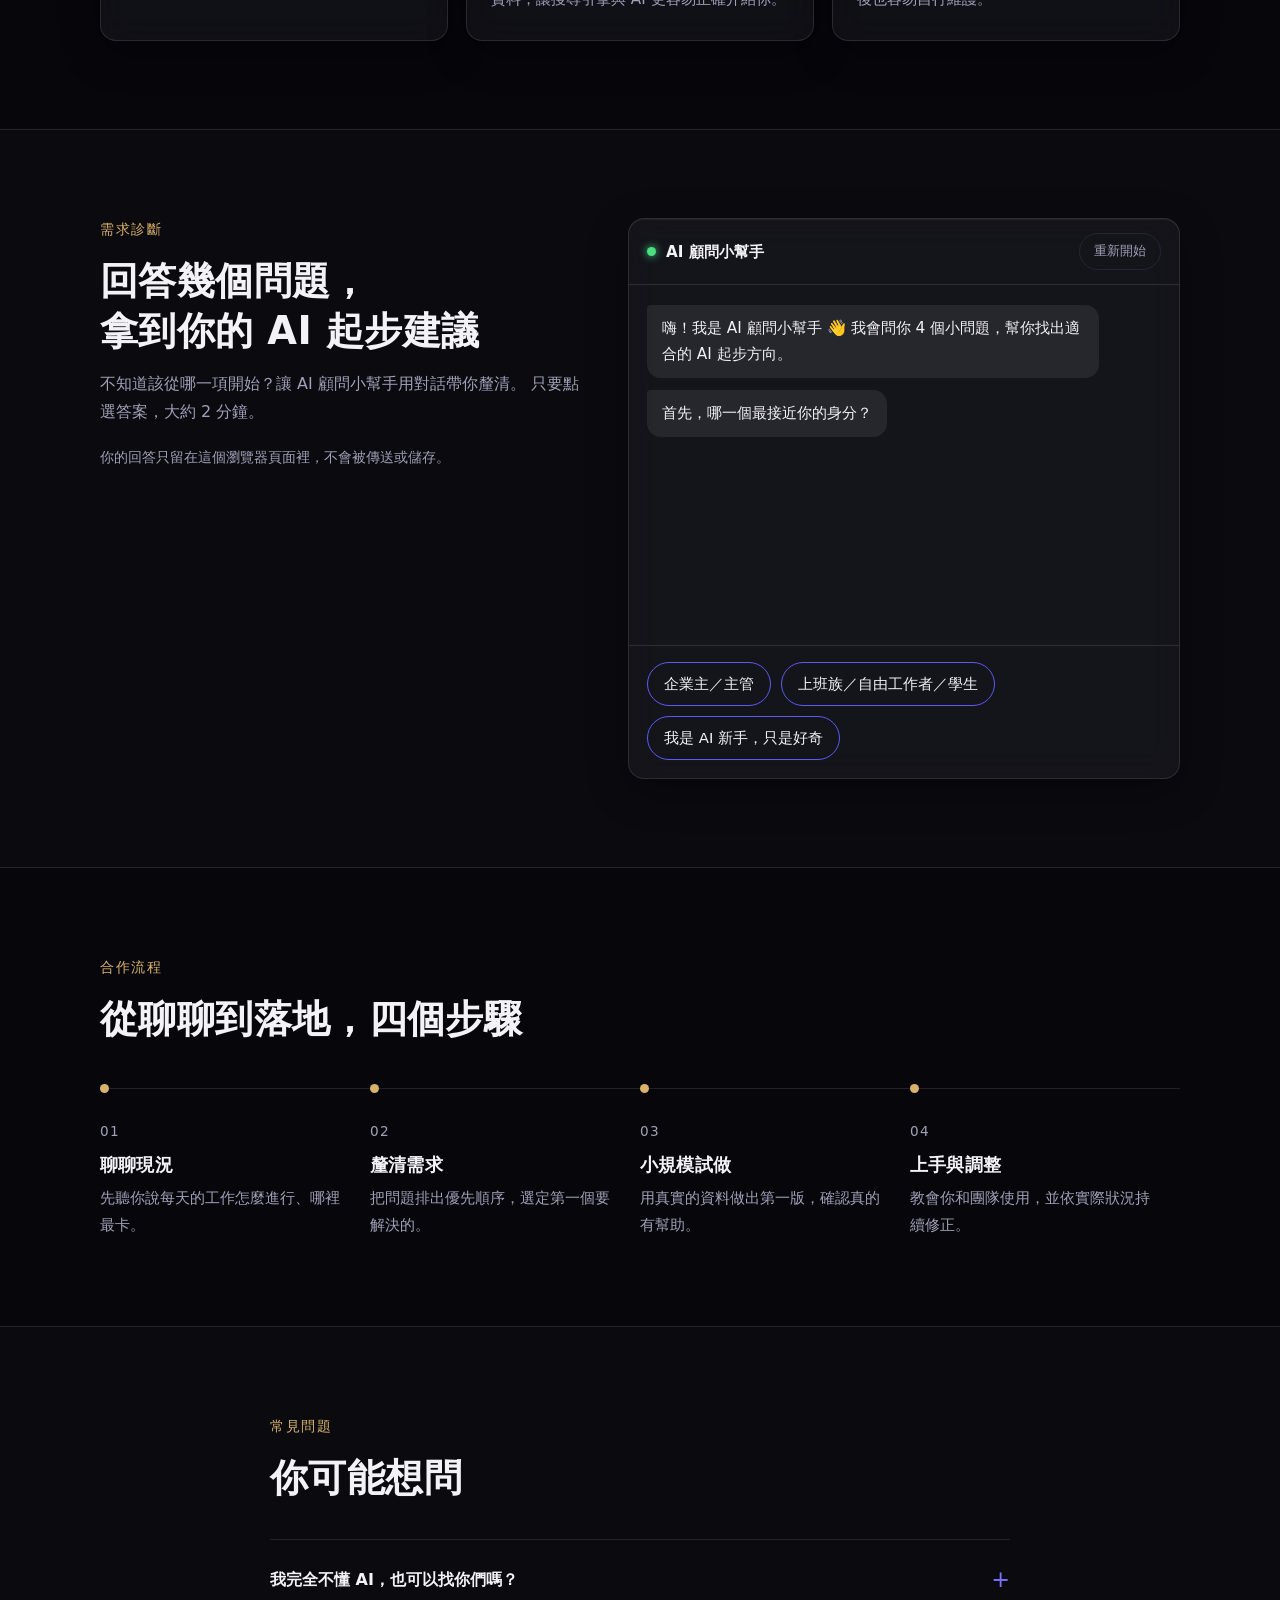
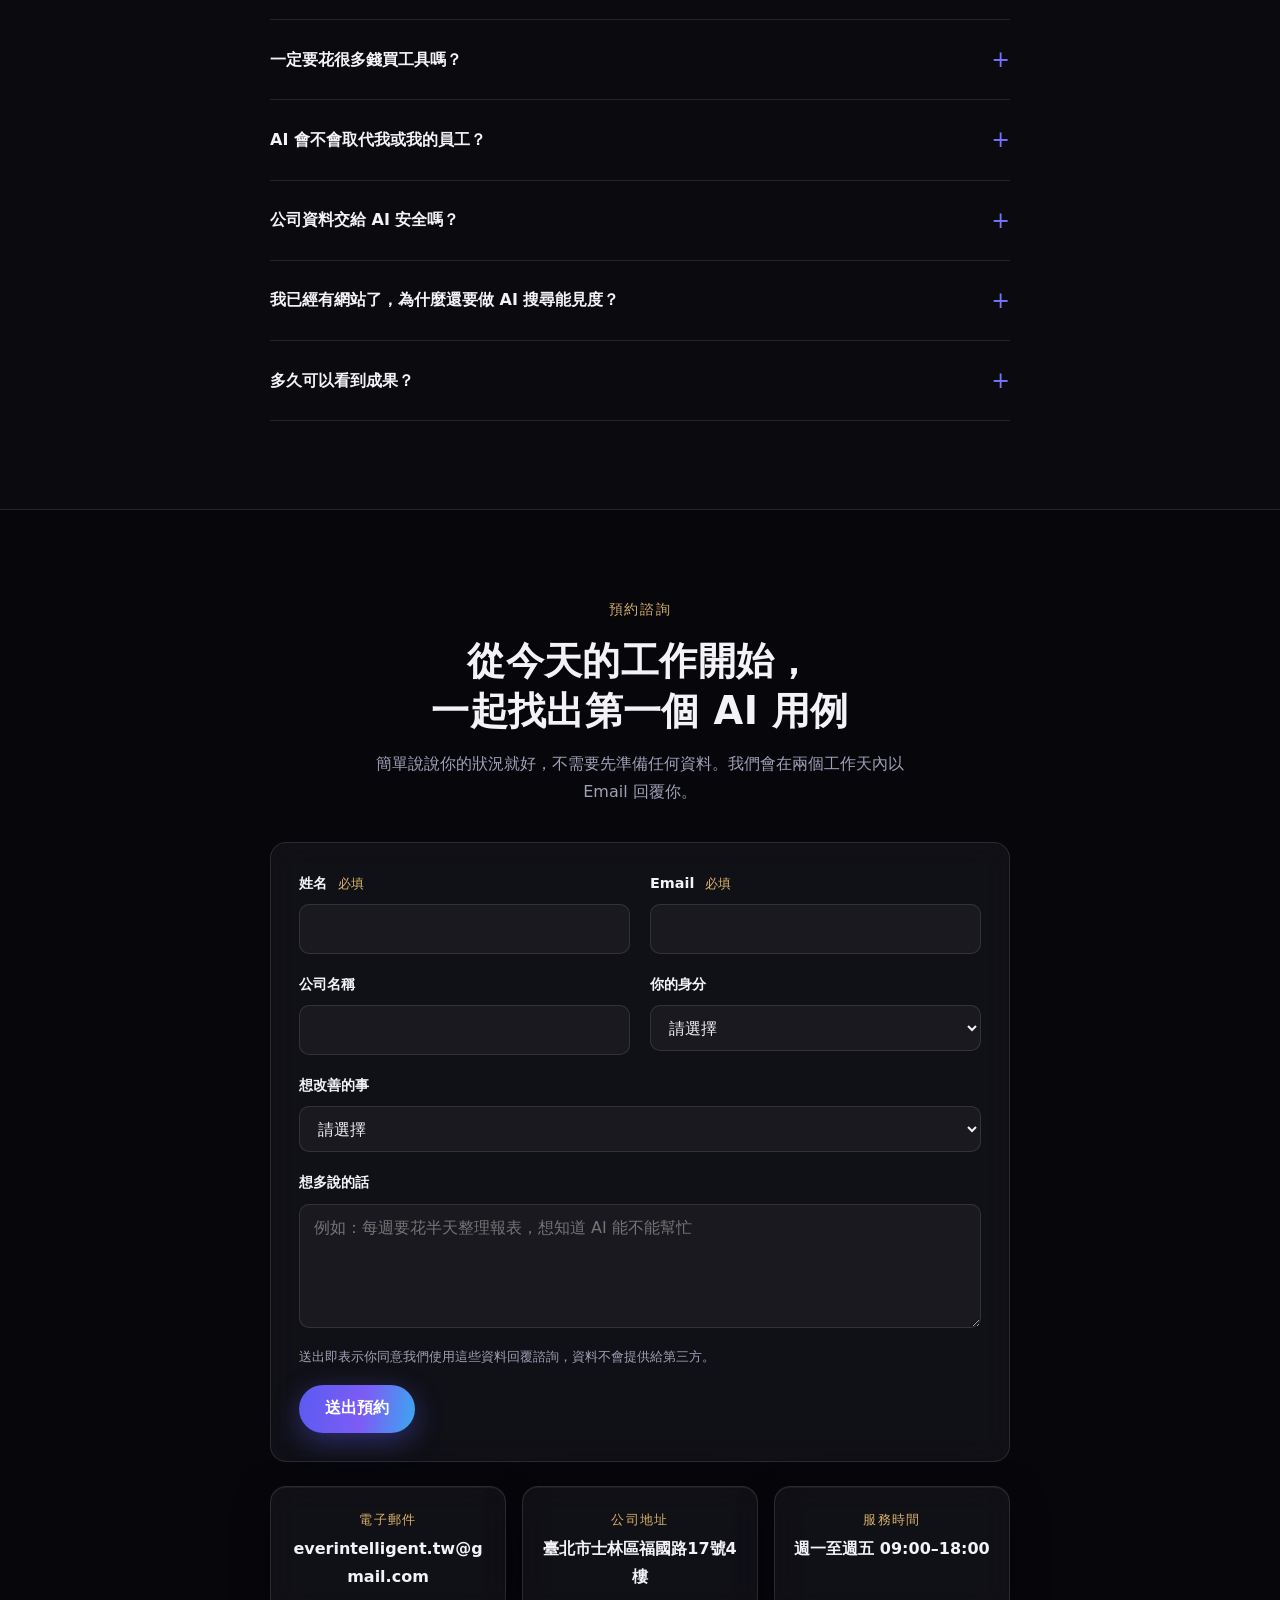
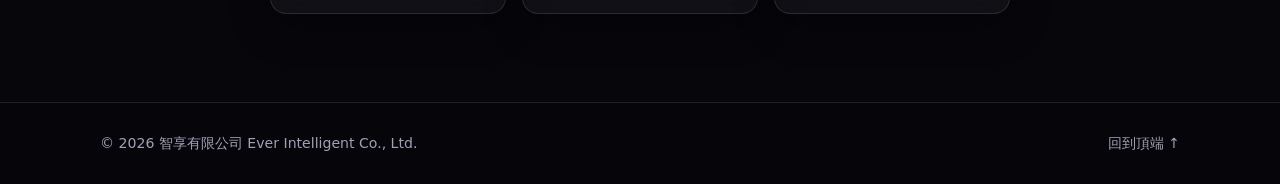
==== commit 905d8548: "加入語言切換與英文版" ====
--- a/index.html
+++ b/index.html
@@ -11,6 +11,10 @@
     }
   </script>
   <link rel="canonical" href="https://ever-intelligent.com/">
+  <link rel="alternate" hreflang="zh-Hant" href="https://ever-intelligent.com/">
+  <link rel="alternate" hreflang="en" href="https://ever-intelligent.com/en/">
+  <link rel="alternate" hreflang="x-default" href="https://ever-intelligent.com/">
+  <meta property="og:locale:alternate" content="en_US">
   <meta name="theme-color" content="#06060b">
   <meta property="og:type" content="website">
   <meta property="og:site_name" content="智享有限公司 Ever Intelligent">
@@ -231,6 +235,11 @@
         <a href="#faq">常見問題</a>
         <a class="btn btn--small" href="#contact">聯絡我們</a>
       </nav>
+      <div class="lang" role="group" aria-label="語言 Language">
+        <svg class="lang__icon" viewBox="0 0 24 24" aria-hidden="true"><circle cx="12" cy="12" r="9"/><path d="M3 12h18M12 3c2.5 2.6 3.8 5.6 3.8 9s-1.3 6.4-3.8 9c-2.5-2.6-3.8-5.6-3.8-9S9.5 5.6 12 3z"/></svg>
+        <a href="./" hreflang="zh-Hant" lang="zh-Hant" aria-current="true">中文</a>
+        <a href="en/" hreflang="en" lang="en">EN</a>
+      </div>
     </div>
   </header>
 
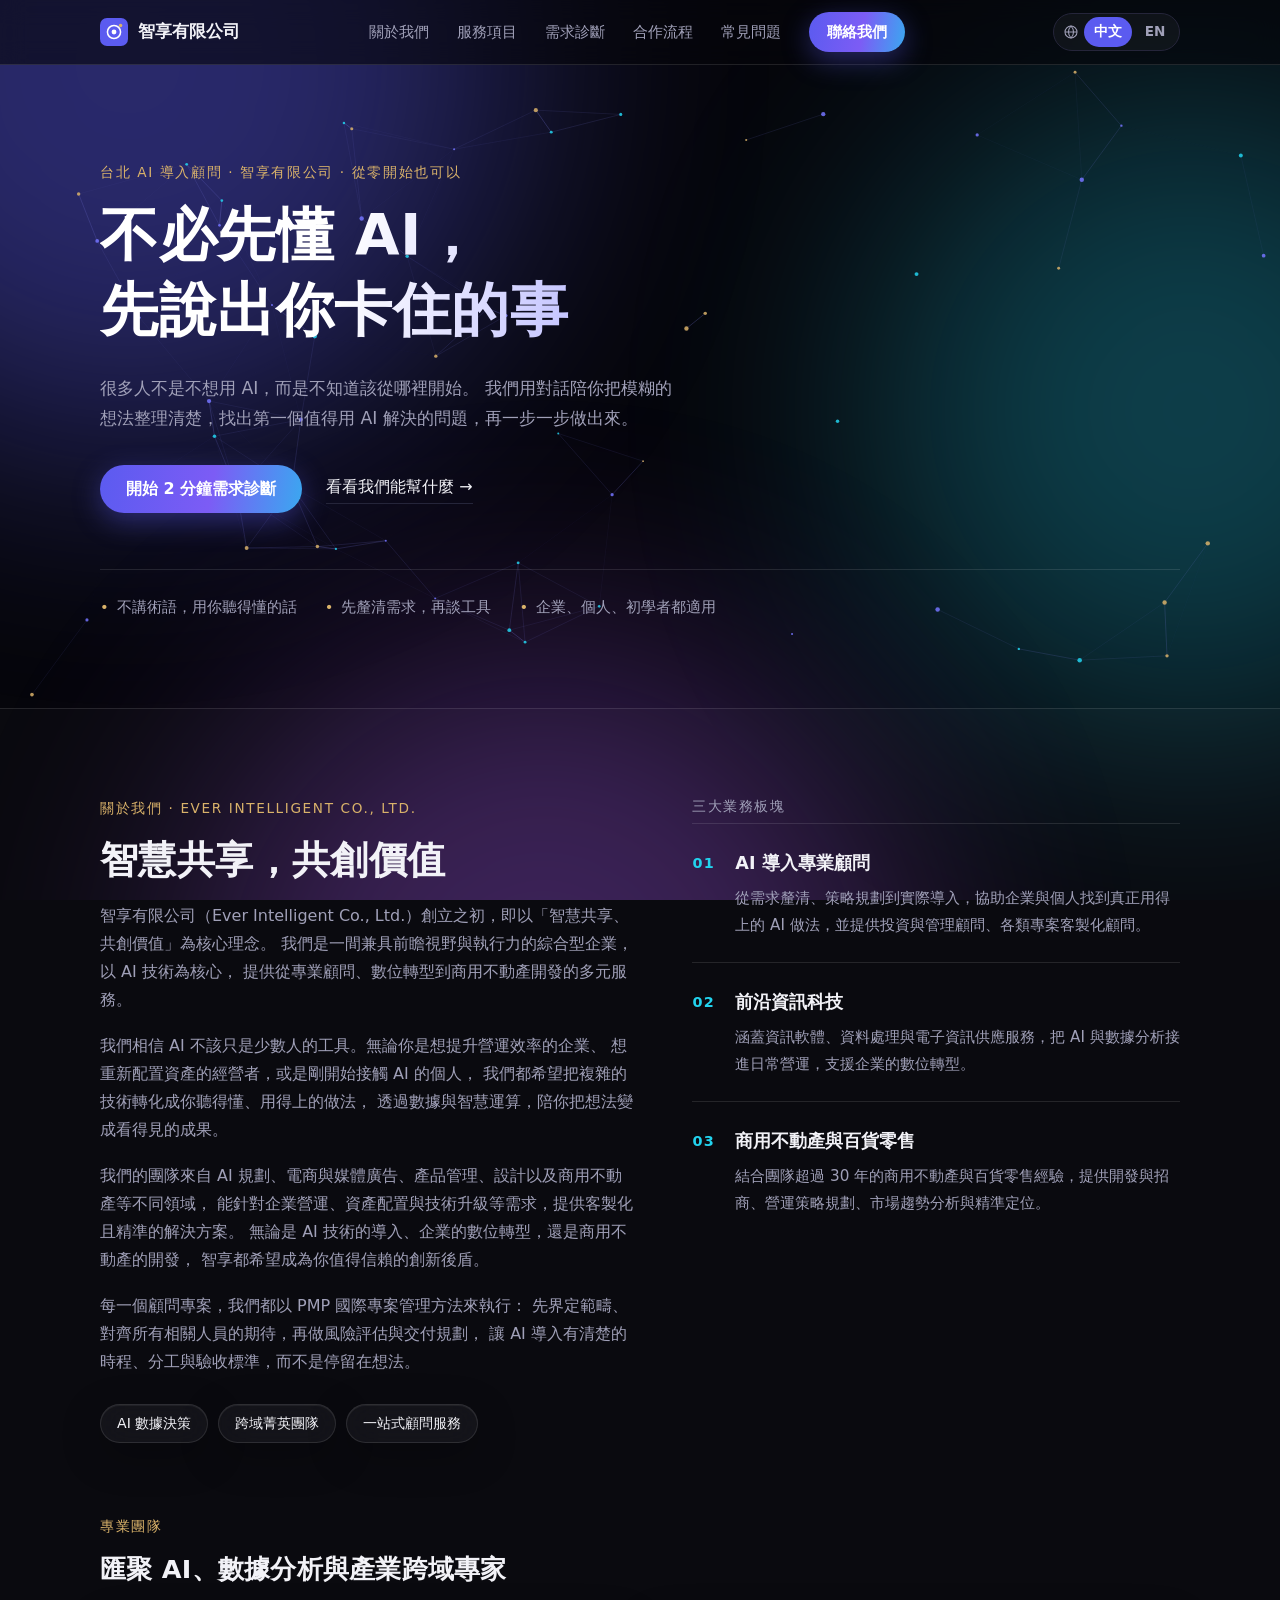
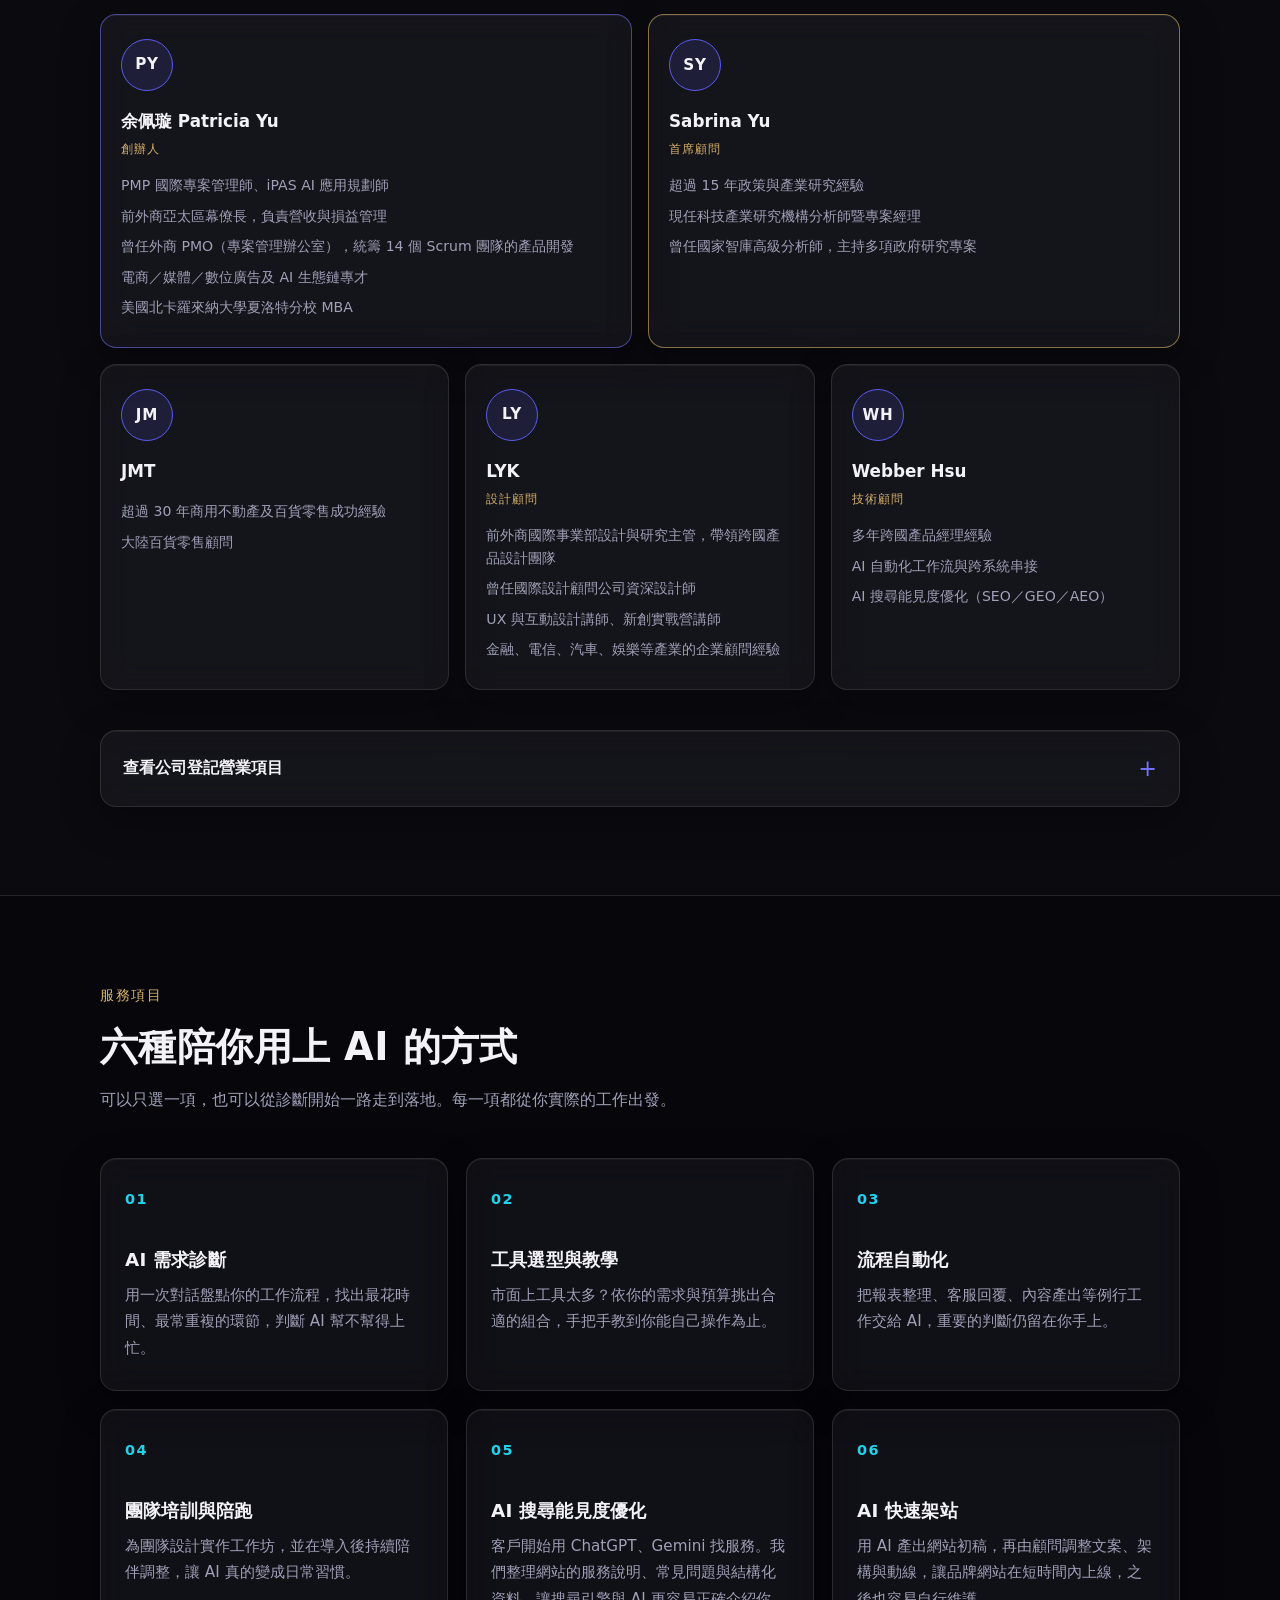
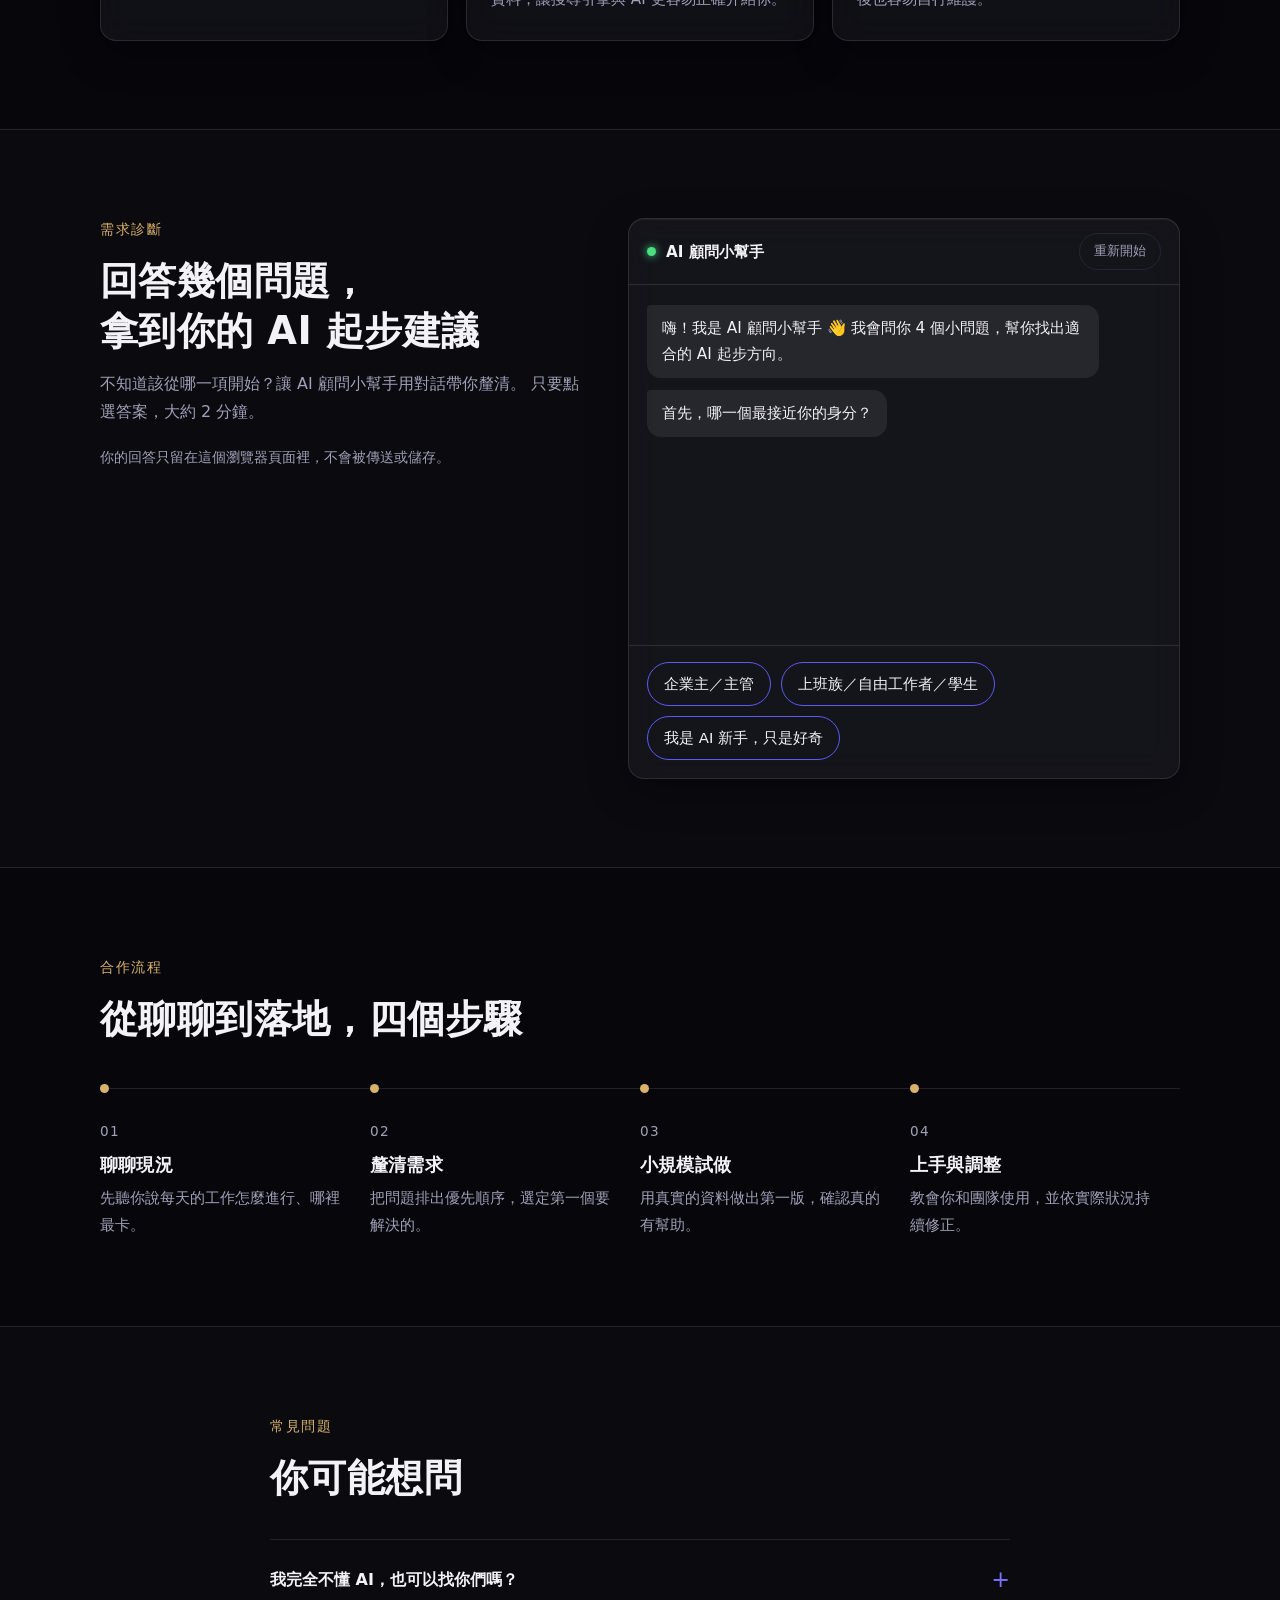
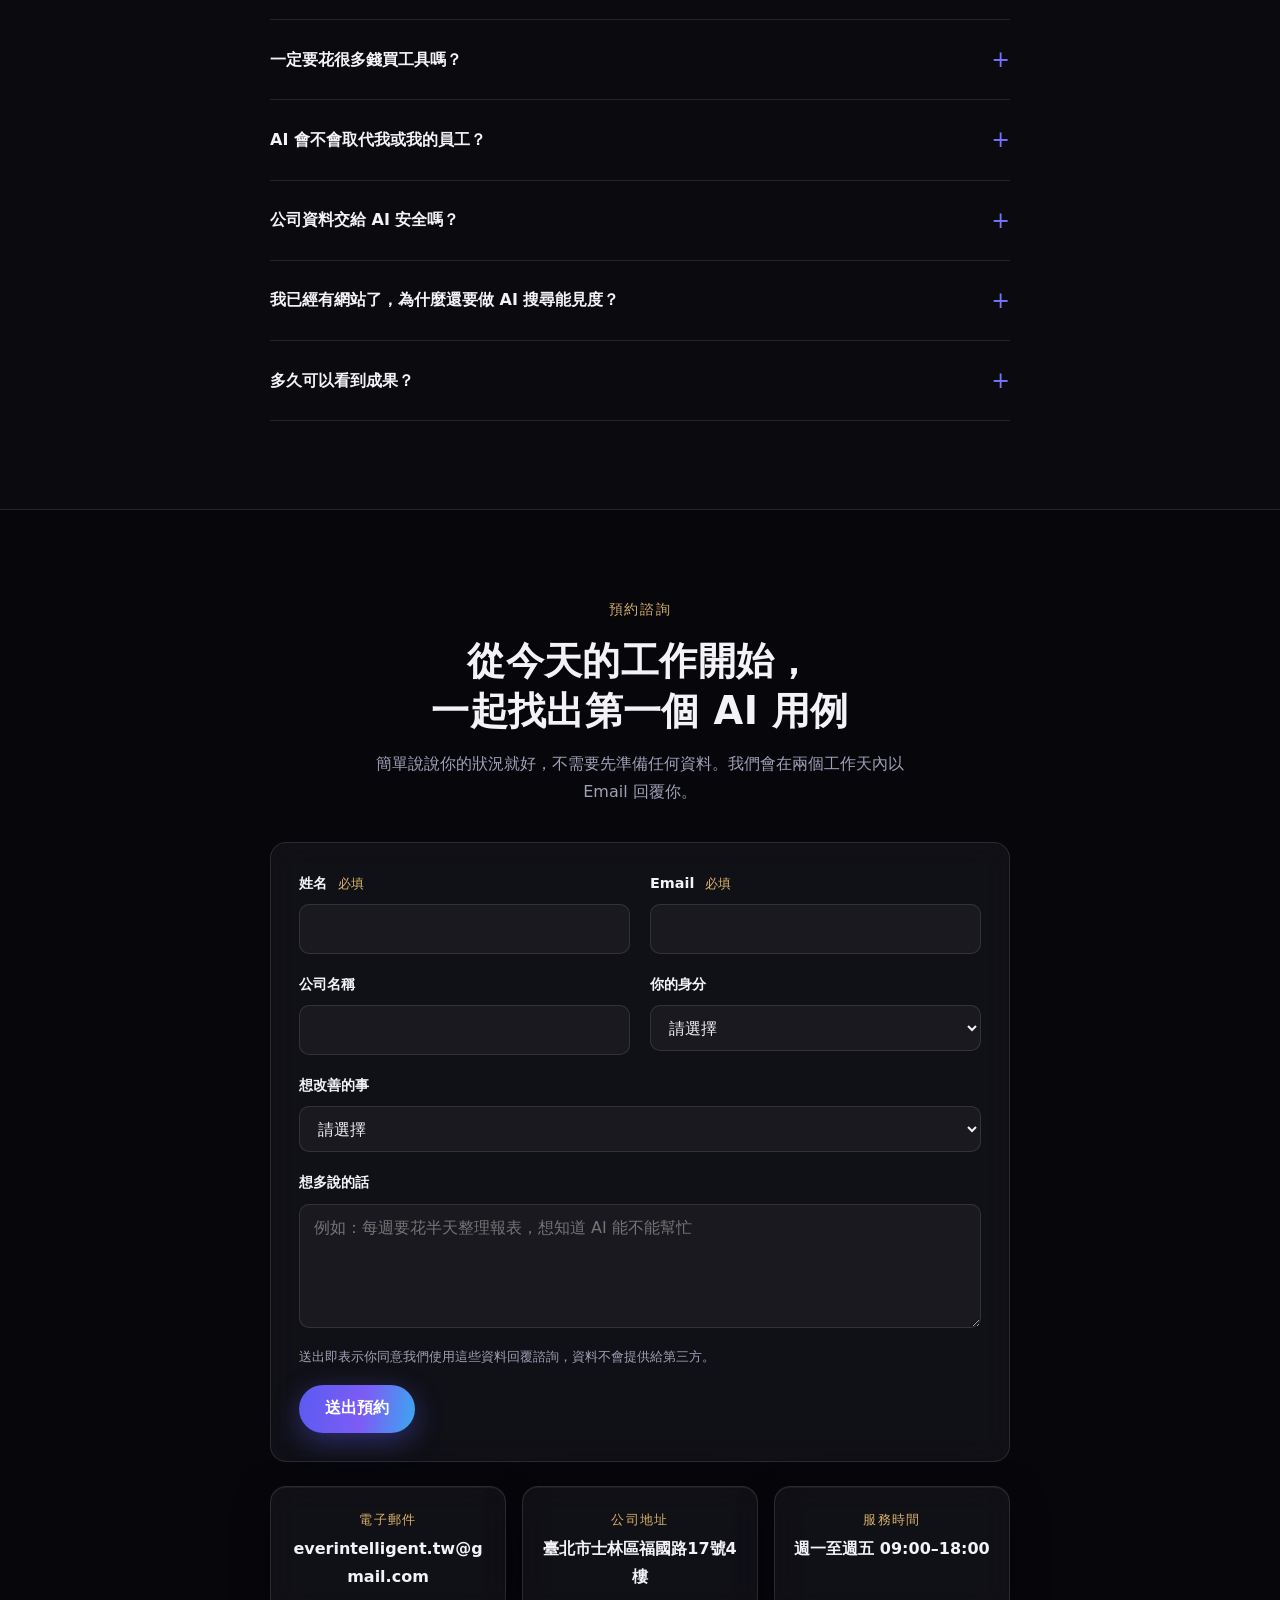
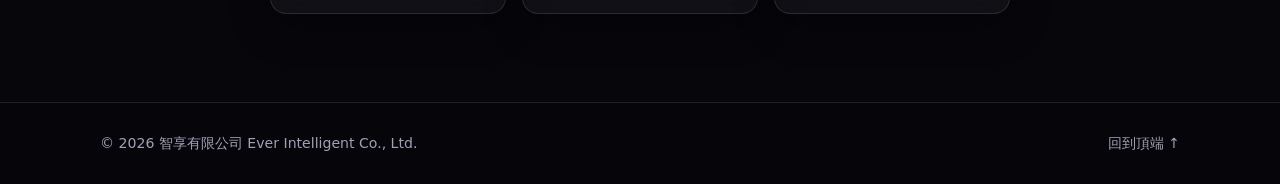
==== commit 353ca7e1: "結構化資料加上創辦人 LinkedIn" ====
--- a/index.html
+++ b/index.html
@@ -81,7 +81,10 @@
         "@type": "Person",
         "name": "Patricia Yu",
         "alternateName": "余佩璇",
-        "jobTitle": "創辦人"
+        "jobTitle": "創辦人",
+        "sameAs": [
+          "https://www.linkedin.com/in/patricia-yu-696b5058/"
+        ]
       },
       "knowsAbout": [
         "AI 導入",
--- a/css/style.css
+++ b/css/style.css
@@ -421,3 +421,66 @@
   .inquiry__grid { grid-template-columns: 1fr; }
   .inquiry__actions .btn { width: 100%; }
 }
+
+/* ===== 語言切換（右上角） ===== */
+.brand { order: 0; }
+.nav__menu { order: 1; }
+.lang { order: 2; }
+.nav__toggle { order: 3; }
+.lang {
+  display: flex;
+  align-items: center;
+  gap: 2px;
+  margin-left: 20px;
+  padding: 3px;
+  border: 1px solid var(--border);
+  border-radius: 999px;
+  background: rgba(255, 255, 255, 0.04);
+  flex-shrink: 0;
+}
+.lang__icon {
+  width: 16px; height: 16px;
+  margin: 0 3px 0 6px;
+  fill: none; stroke: var(--muted); stroke-width: 1.6;
+}
+.lang a {
+  display: inline-flex;
+  align-items: center;
+  justify-content: center;
+  min-width: 42px;
+  min-height: 30px;
+  padding: 0 10px;
+  border-radius: 999px;
+  font-size: 0.85rem;
+  font-weight: 600;
+  color: var(--muted);
+  transition: background 0.2s, color 0.2s;
+}
+.lang a:hover { color: var(--text); }
+.lang a[aria-current] { background: var(--accent); color: #fff; }
+
+/* 平板與手機：改用漢堡選單，語言切換固定留在右上角 */
+.brand span, .lang a { white-space: nowrap; }
+@media (max-width: 960px) {
+  .nav__toggle { display: flex; }
+  .nav__menu {
+    position: absolute; top: 64px; left: 0; right: 0;
+    flex-direction: column; align-items: stretch; gap: 0;
+    background: var(--bg);
+    border-bottom: 1px solid var(--border);
+    padding: 8px 20px 20px;
+    display: none;
+    font-size: 0.95rem;
+  }
+  .nav__menu.is-open { display: flex; }
+  .nav__menu a:not(.btn) { padding: 14px 0; border-bottom: 1px solid var(--border); }
+  .nav__menu .btn { margin-top: 16px; }
+  .lang { margin-left: auto; margin-right: 6px; }
+  .lang a { min-height: 36px; min-width: 44px; }
+}
+@media (max-width: 720px) {
+  .lang__icon { display: none; }
+}
+.biz__note { color: var(--muted); font-size: 0.8rem; padding: 0 22px 20px; margin: 0; }
+/* 英文標題比較長，給寬一點避免單字落單 */
+html[lang="en"] .hero h1 { max-width: 16em; }
--- a/css/theme-aurora.css
+++ b/css/theme-aurora.css
@@ -133,3 +133,8 @@
   backdrop-filter: blur(16px) saturate(140%);
 }
 .field input, .field select, .field textarea { border-color: var(--glass-border); }
+
+/* 平板也用漢堡選單時，展開的選單要有不透明底色 */
+@media (max-width: 960px) {
+  .nav__menu { background: rgba(6, 6, 11, 0.96); }
+}
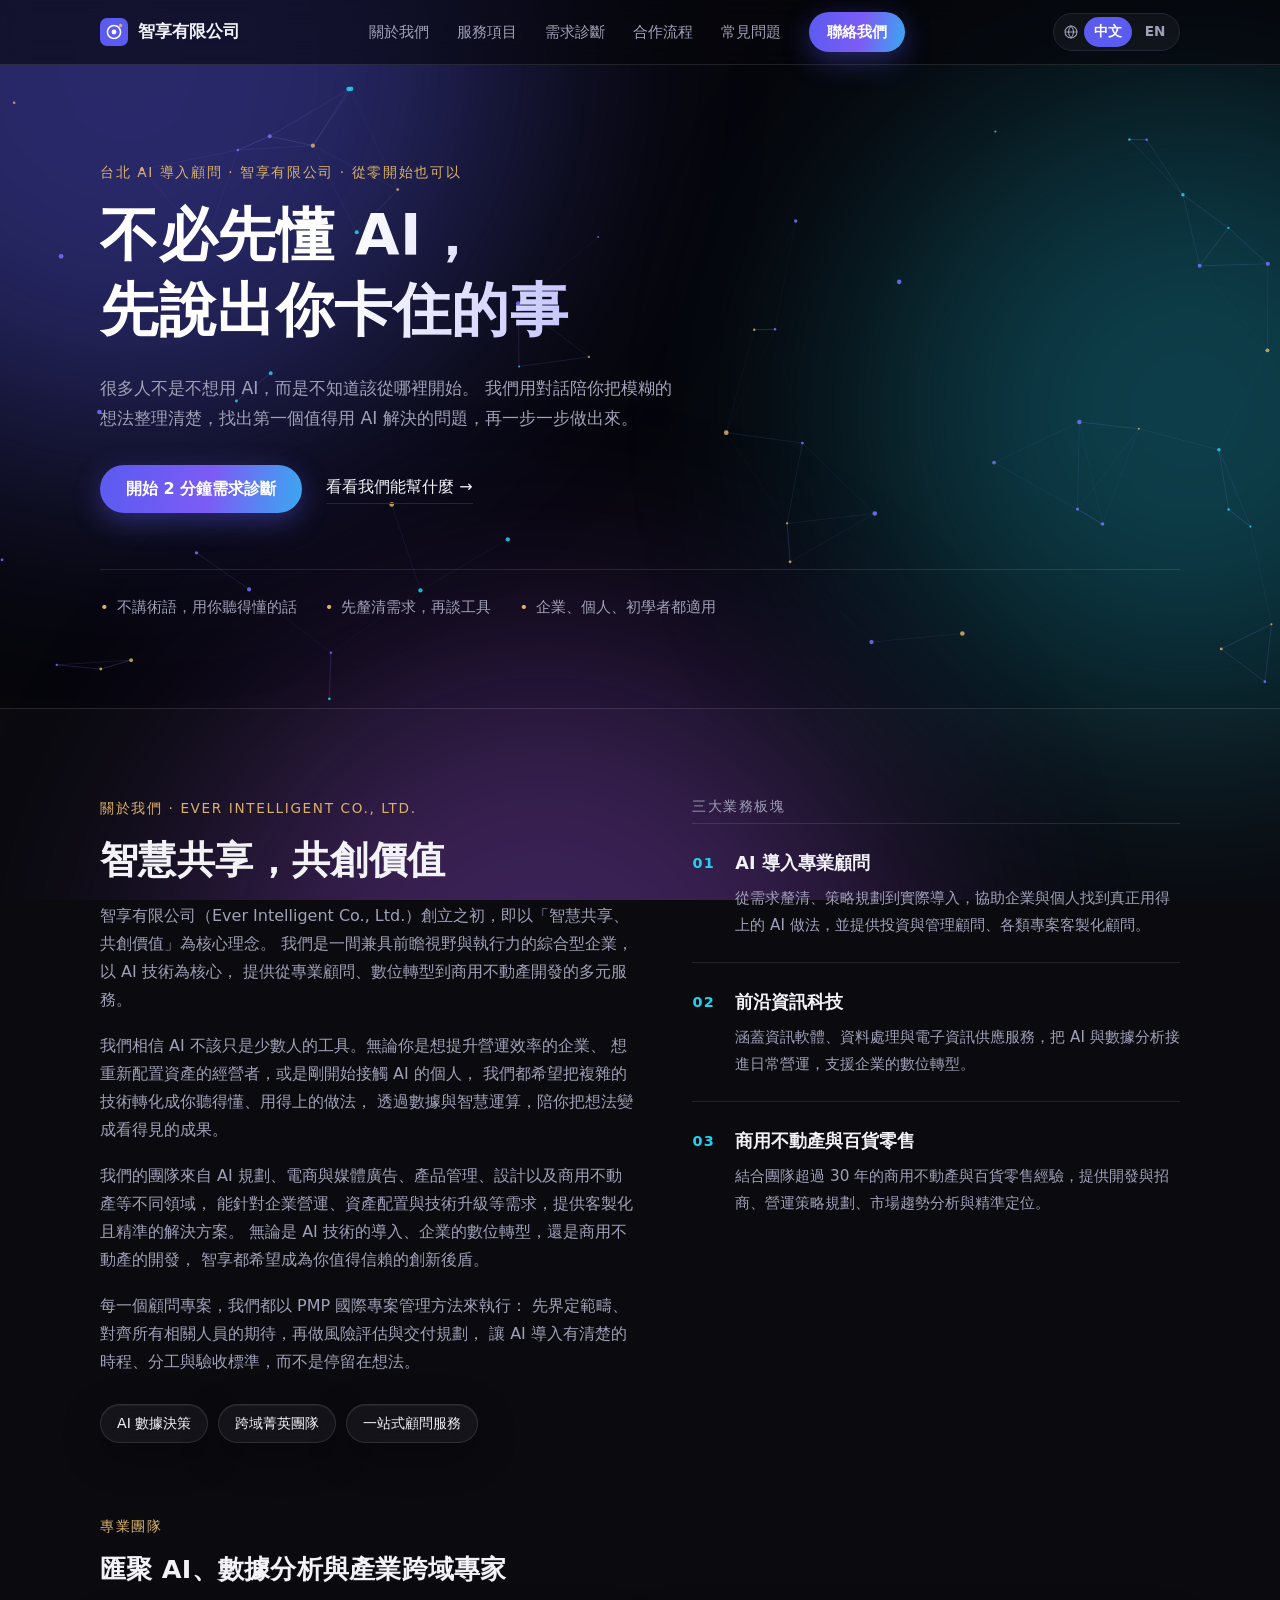
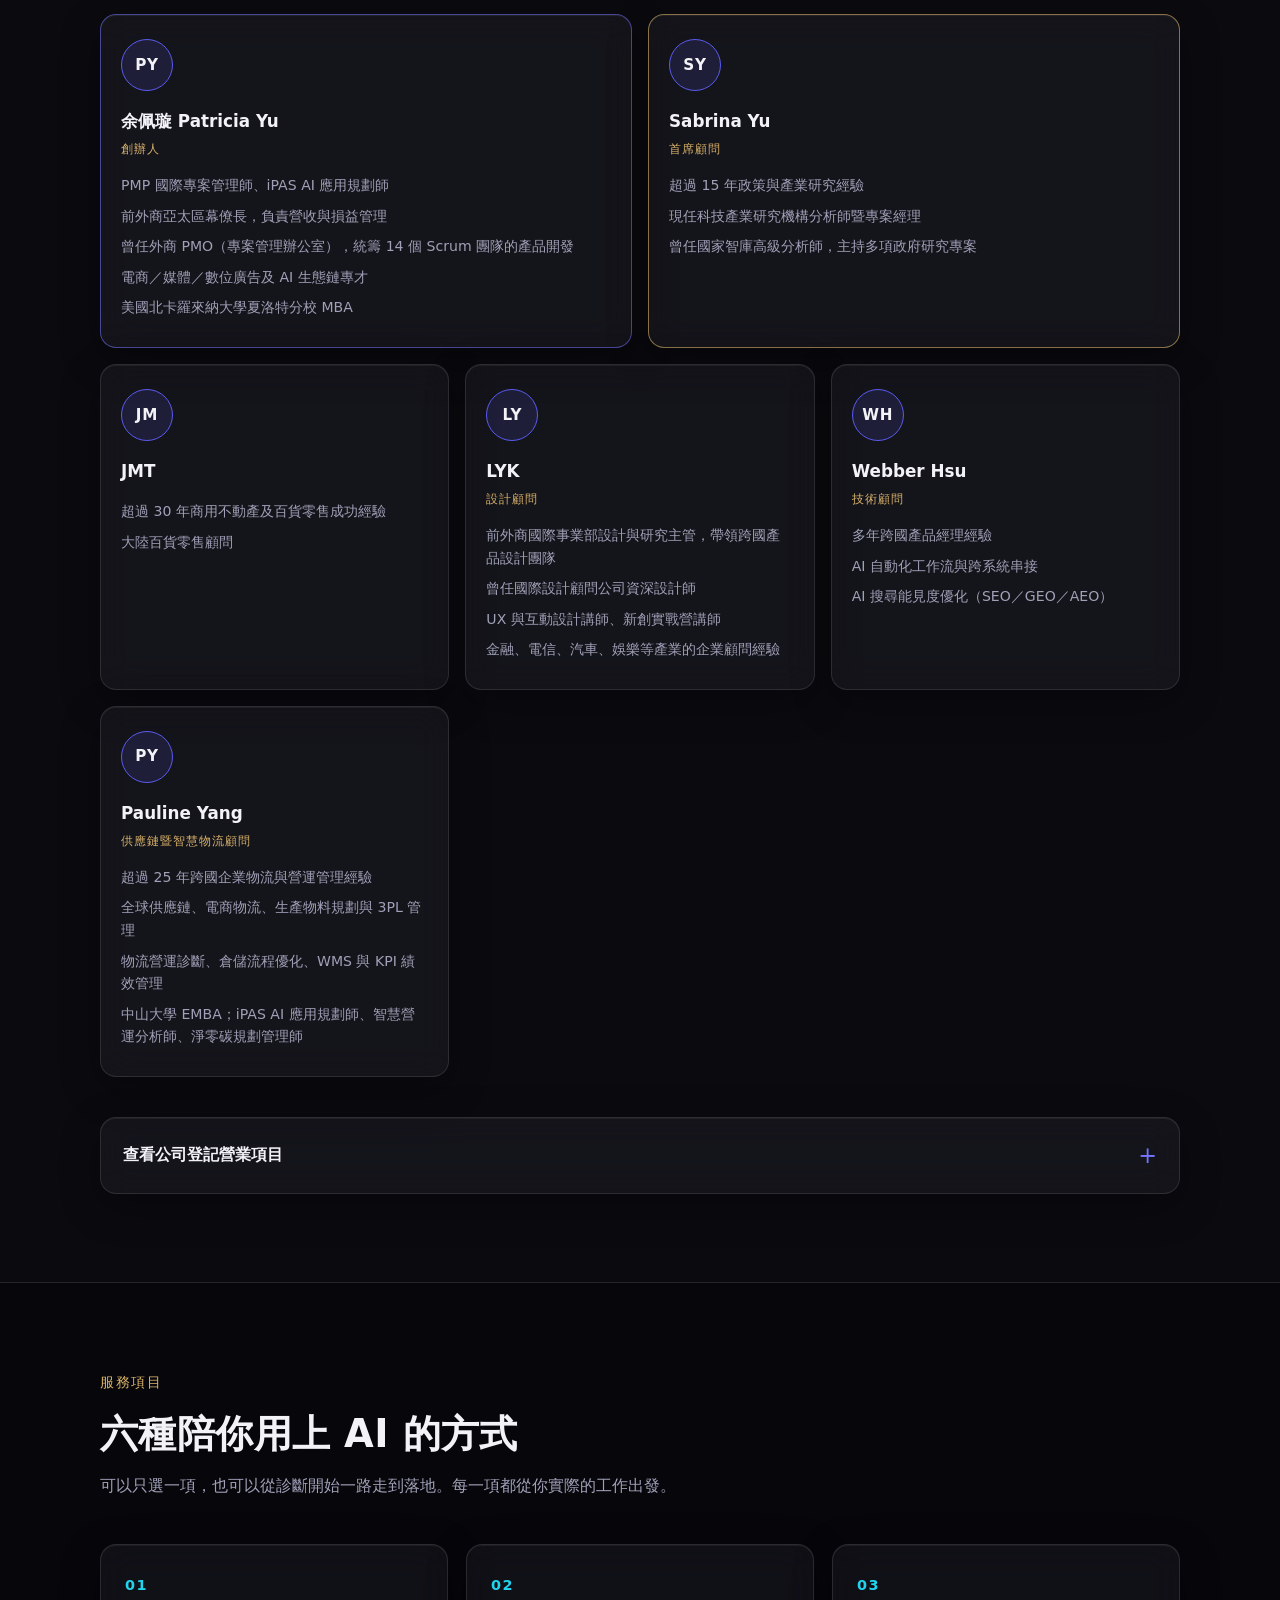
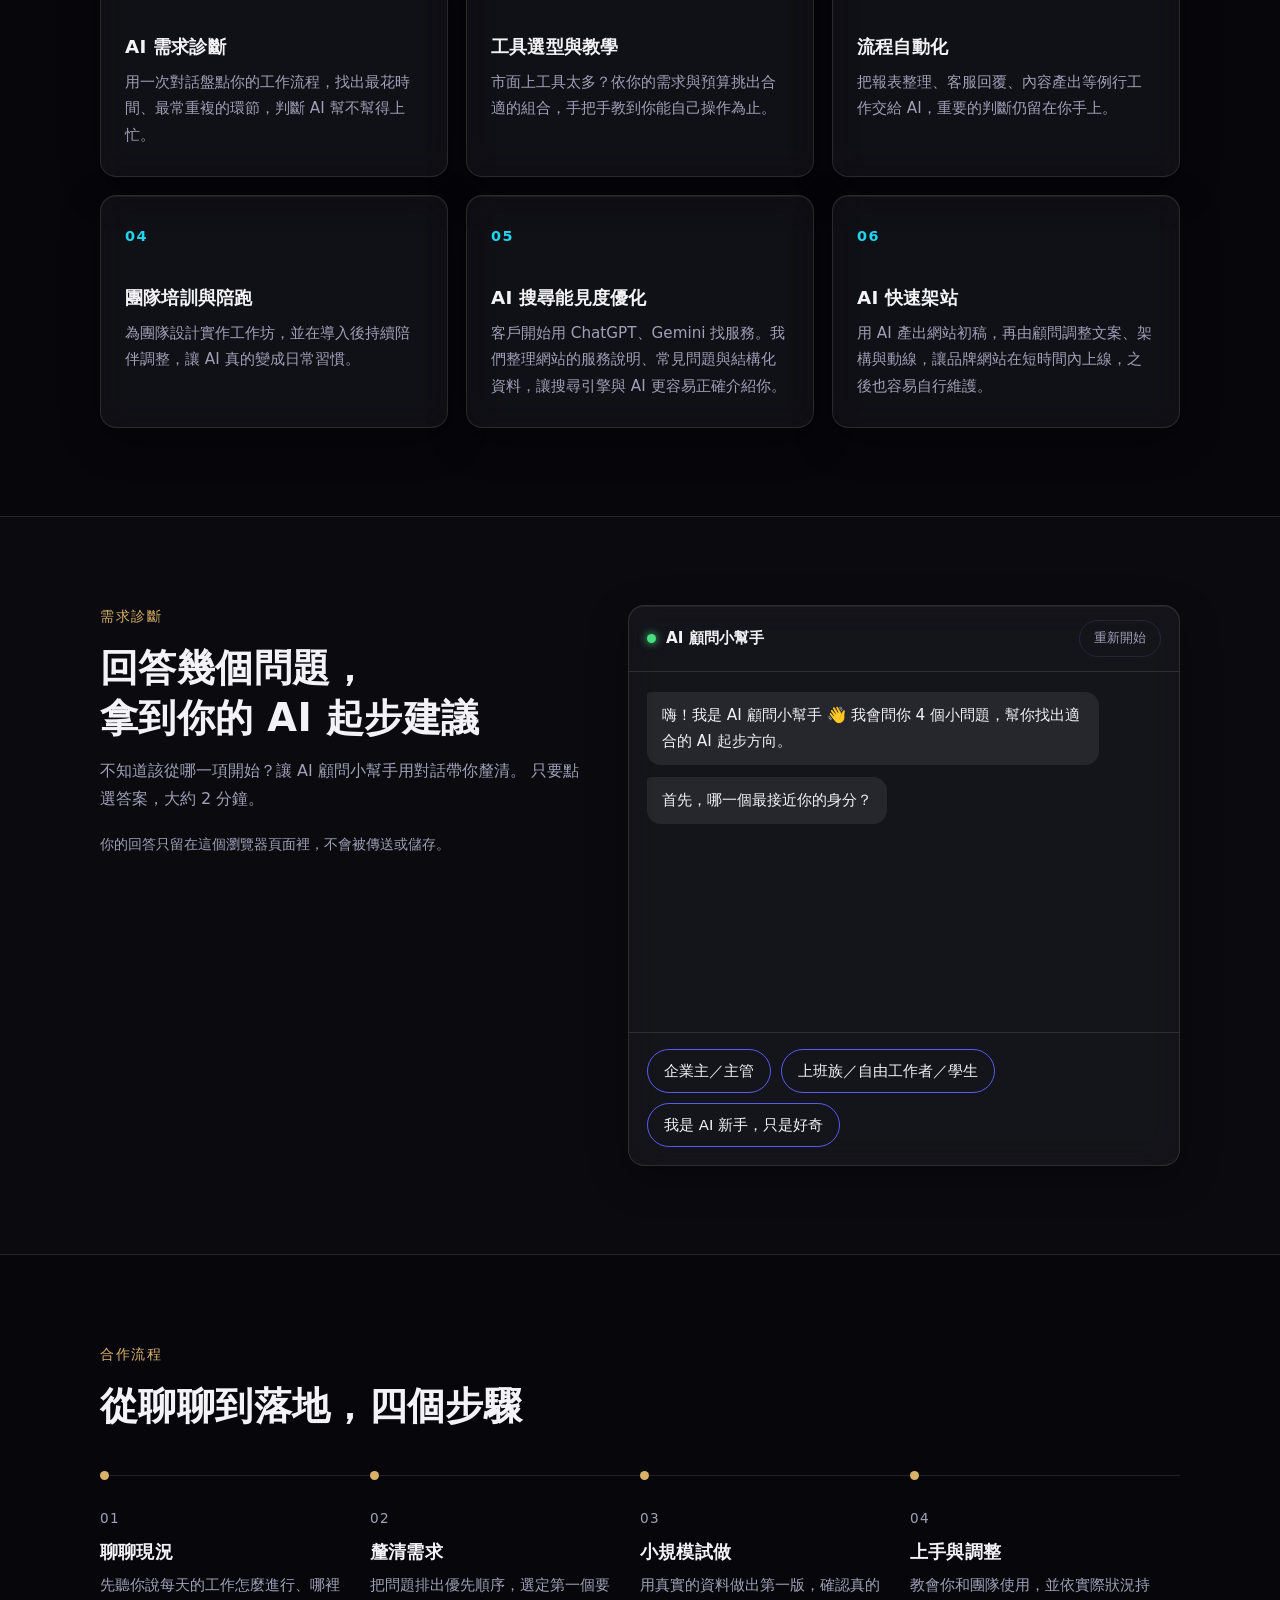
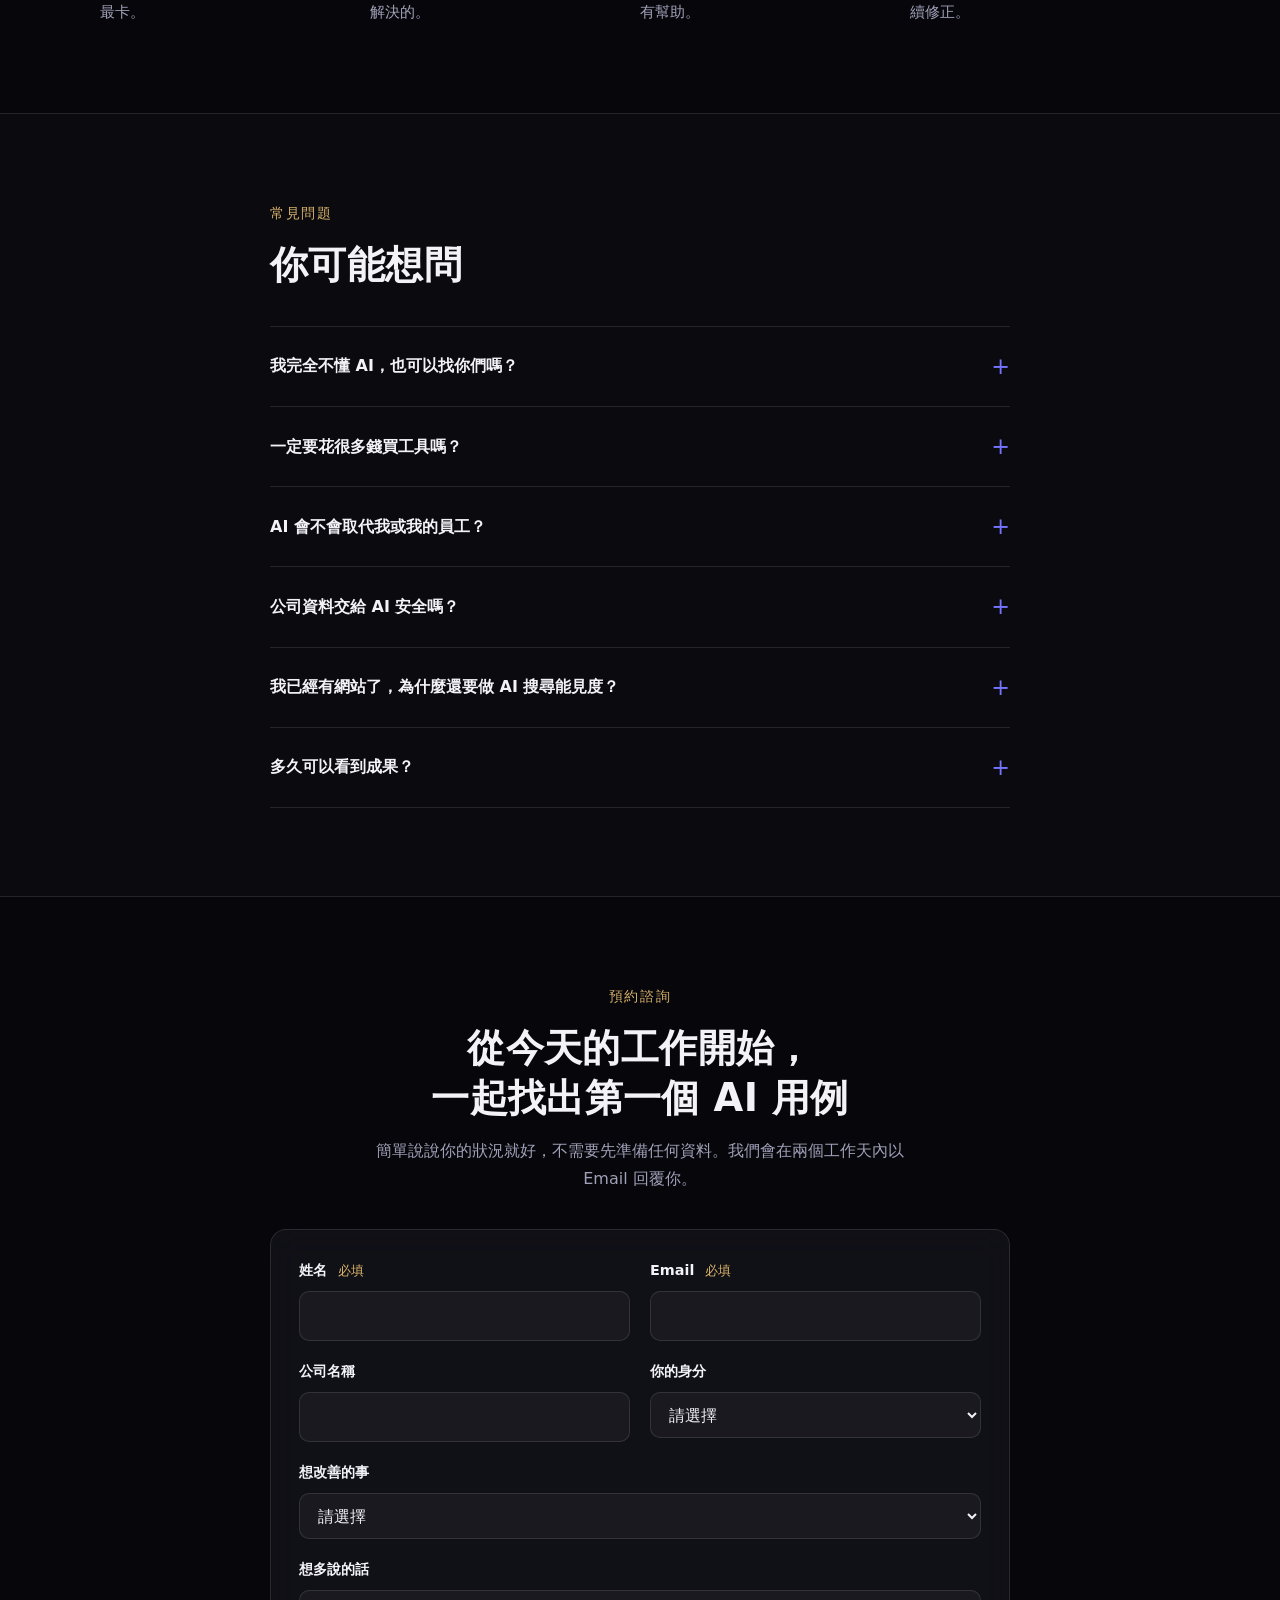
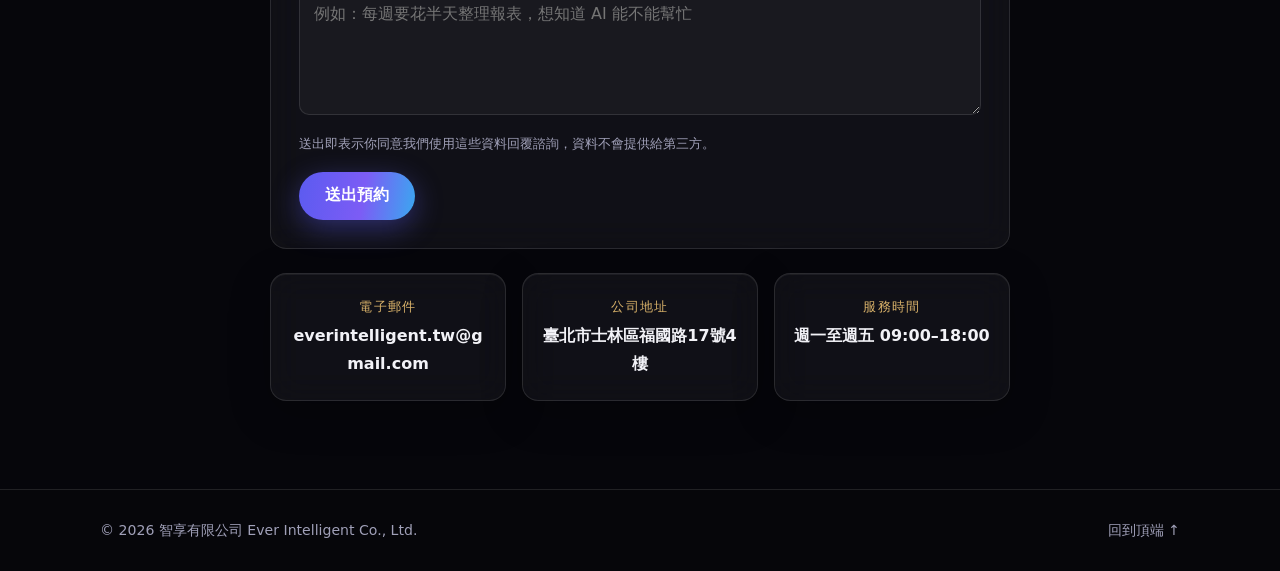
==== commit a5778d92: "新增顧問 Pauline Yang" ====
--- a/index.html
+++ b/index.html
@@ -375,6 +375,16 @@
                 <li>AI 搜尋能見度優化（SEO／GEO／AEO）</li>
               </ul>
             </article>
+            <article class="member">
+              <span class="member__avatar" aria-hidden="true">PY</span>
+              <h4>Pauline Yang <small>供應鏈暨智慧物流顧問</small></h4>
+              <ul>
+                <li>超過 25 年跨國企業物流與營運管理經驗</li>
+                <li>全球供應鏈、電商物流、生產物料規劃與 3PL 管理</li>
+                <li>物流營運診斷、倉儲流程優化、WMS 與 KPI 績效管理</li>
+                <li>中山大學 EMBA；iPAS AI 應用規劃師、智慧營運分析師、淨零碳規劃管理師</li>
+              </ul>
+            </article>
             <article class="member member--advisor">
               <span class="member__avatar" aria-hidden="true">SY</span>
               <h4>Sabrina Yu <small>首席顧問</small></h4>
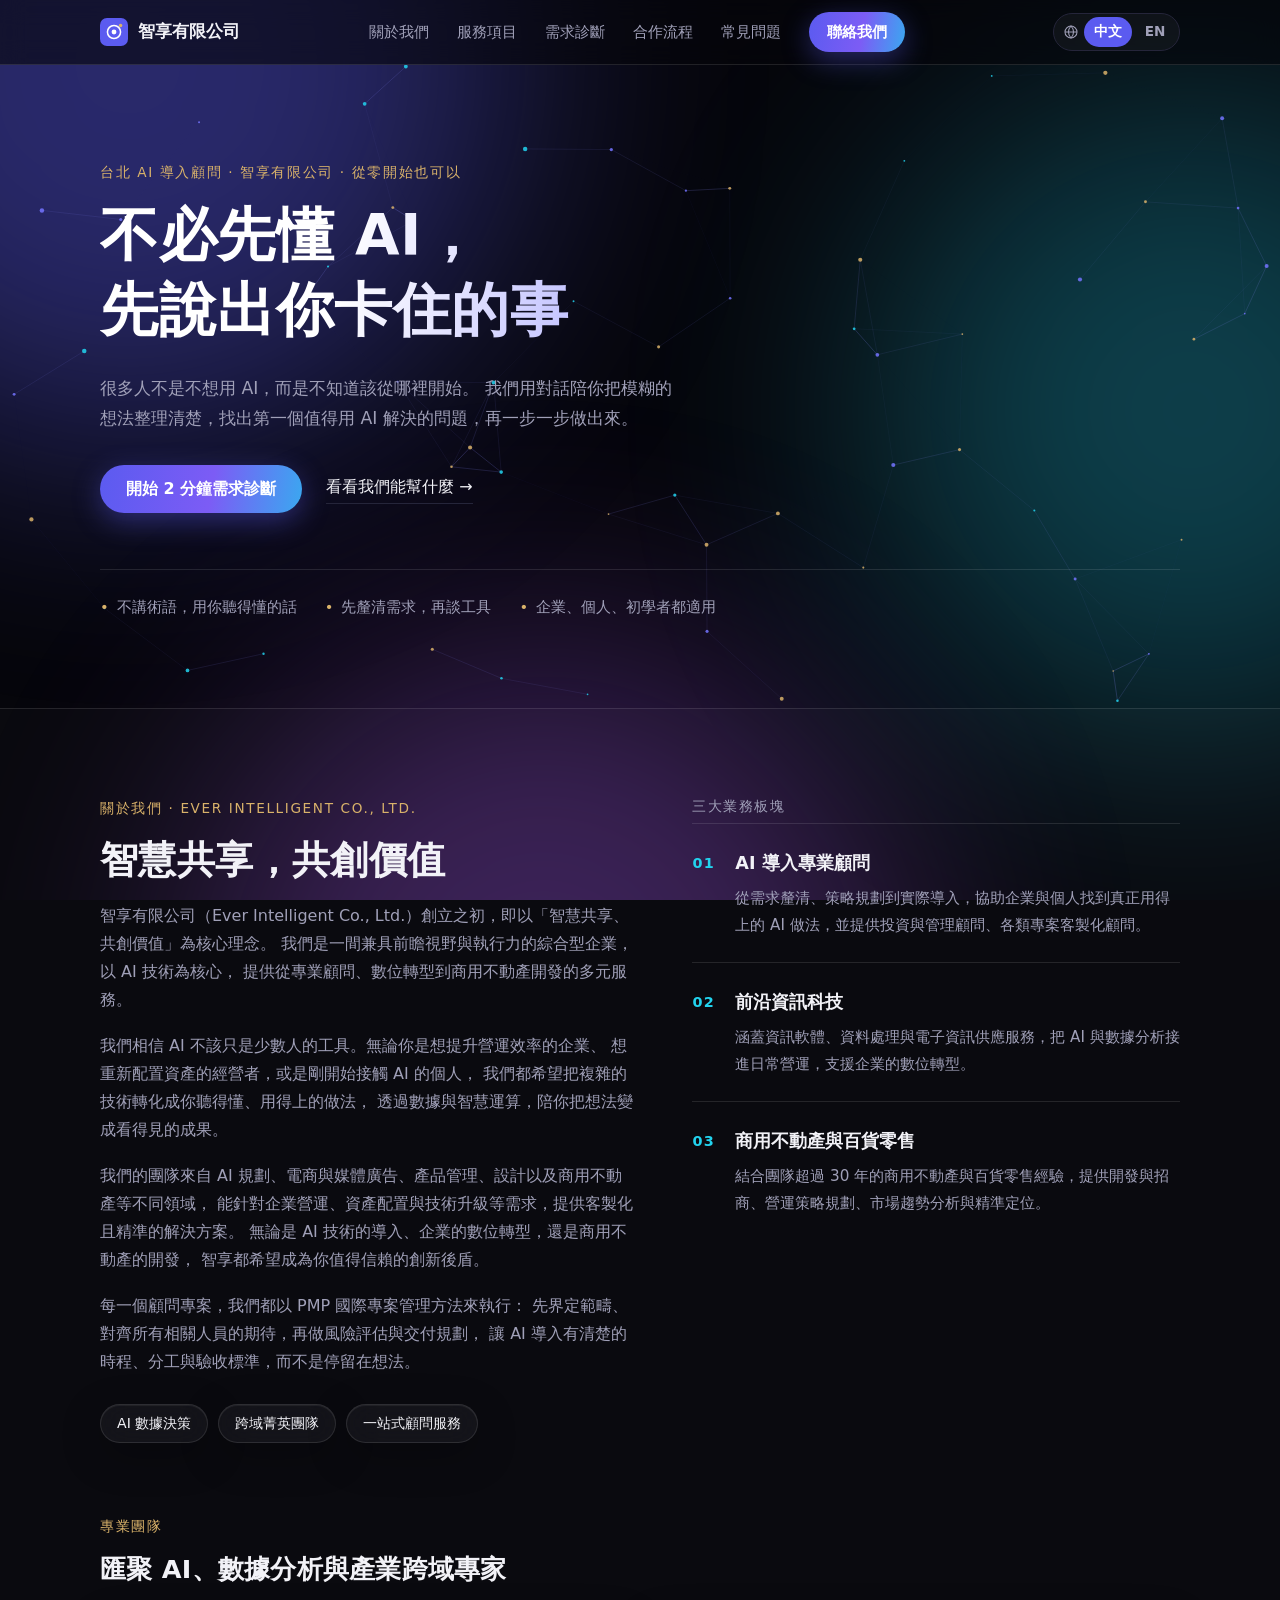
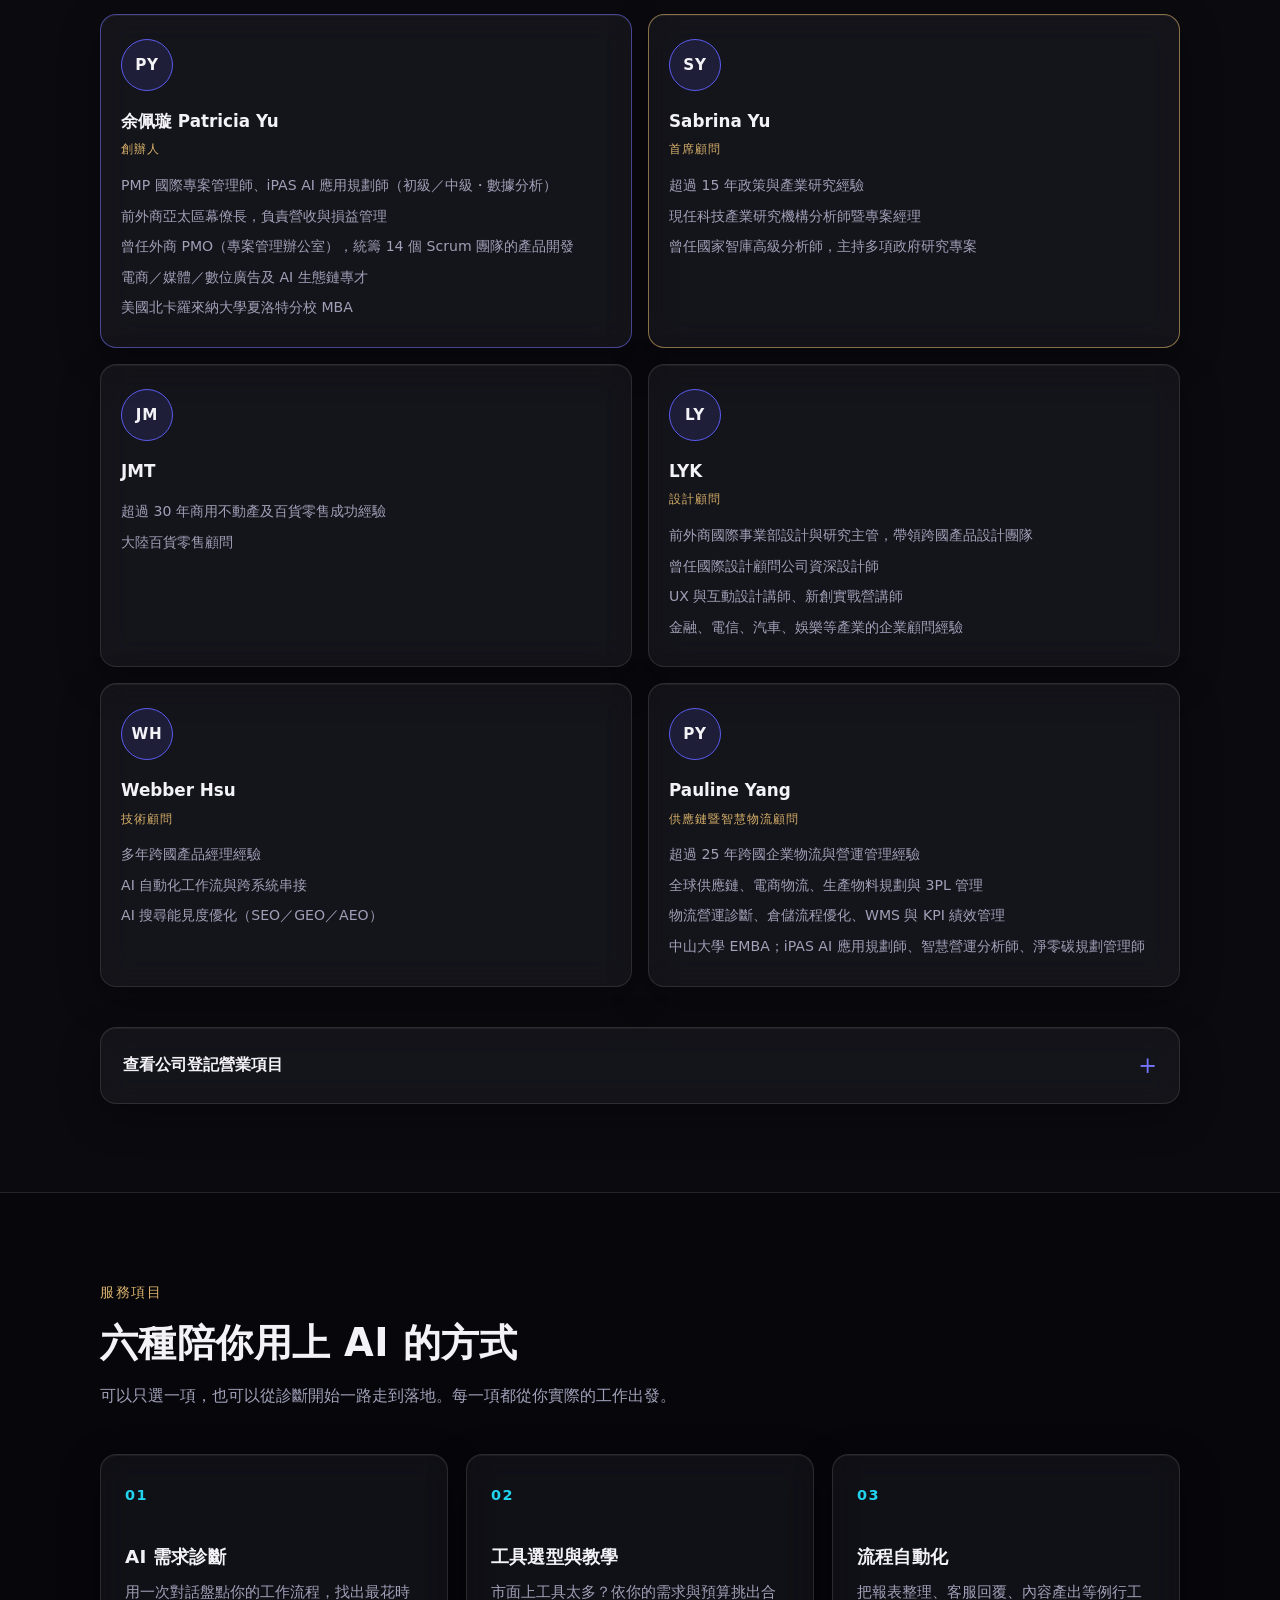
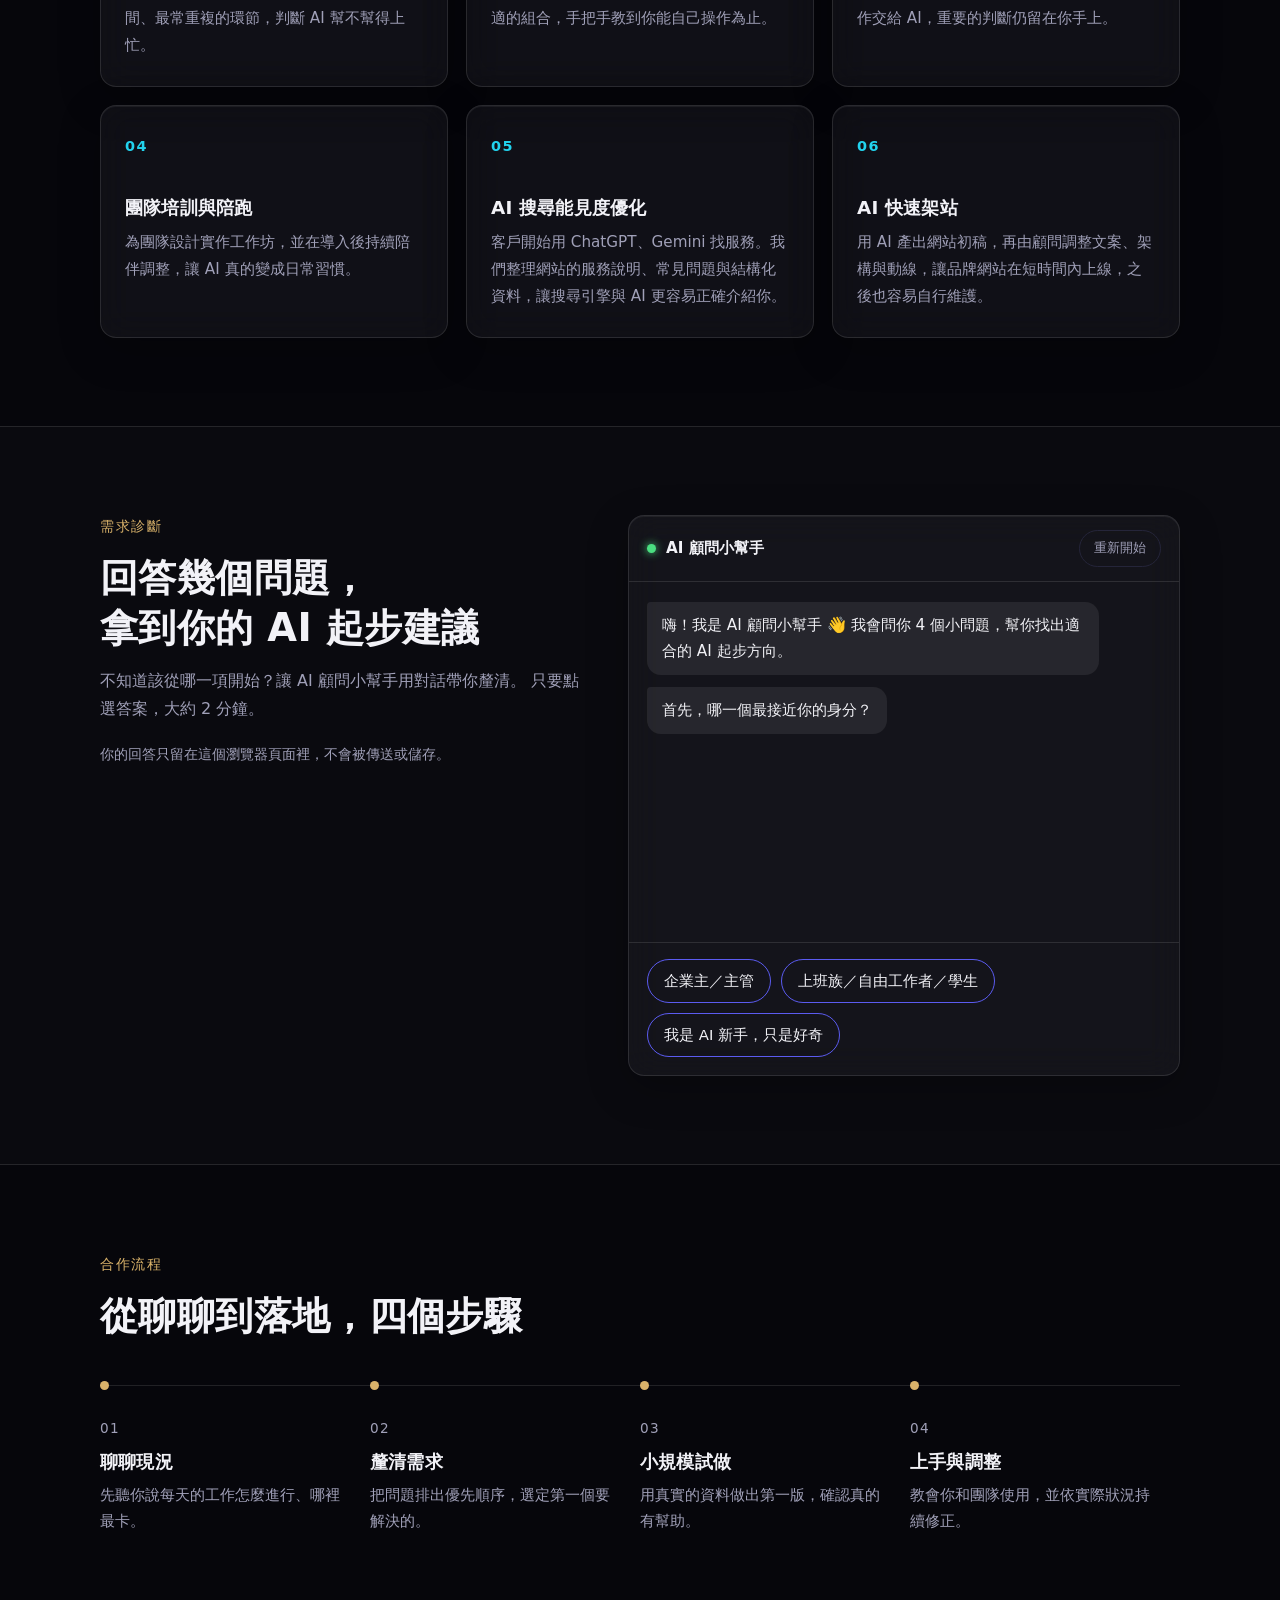
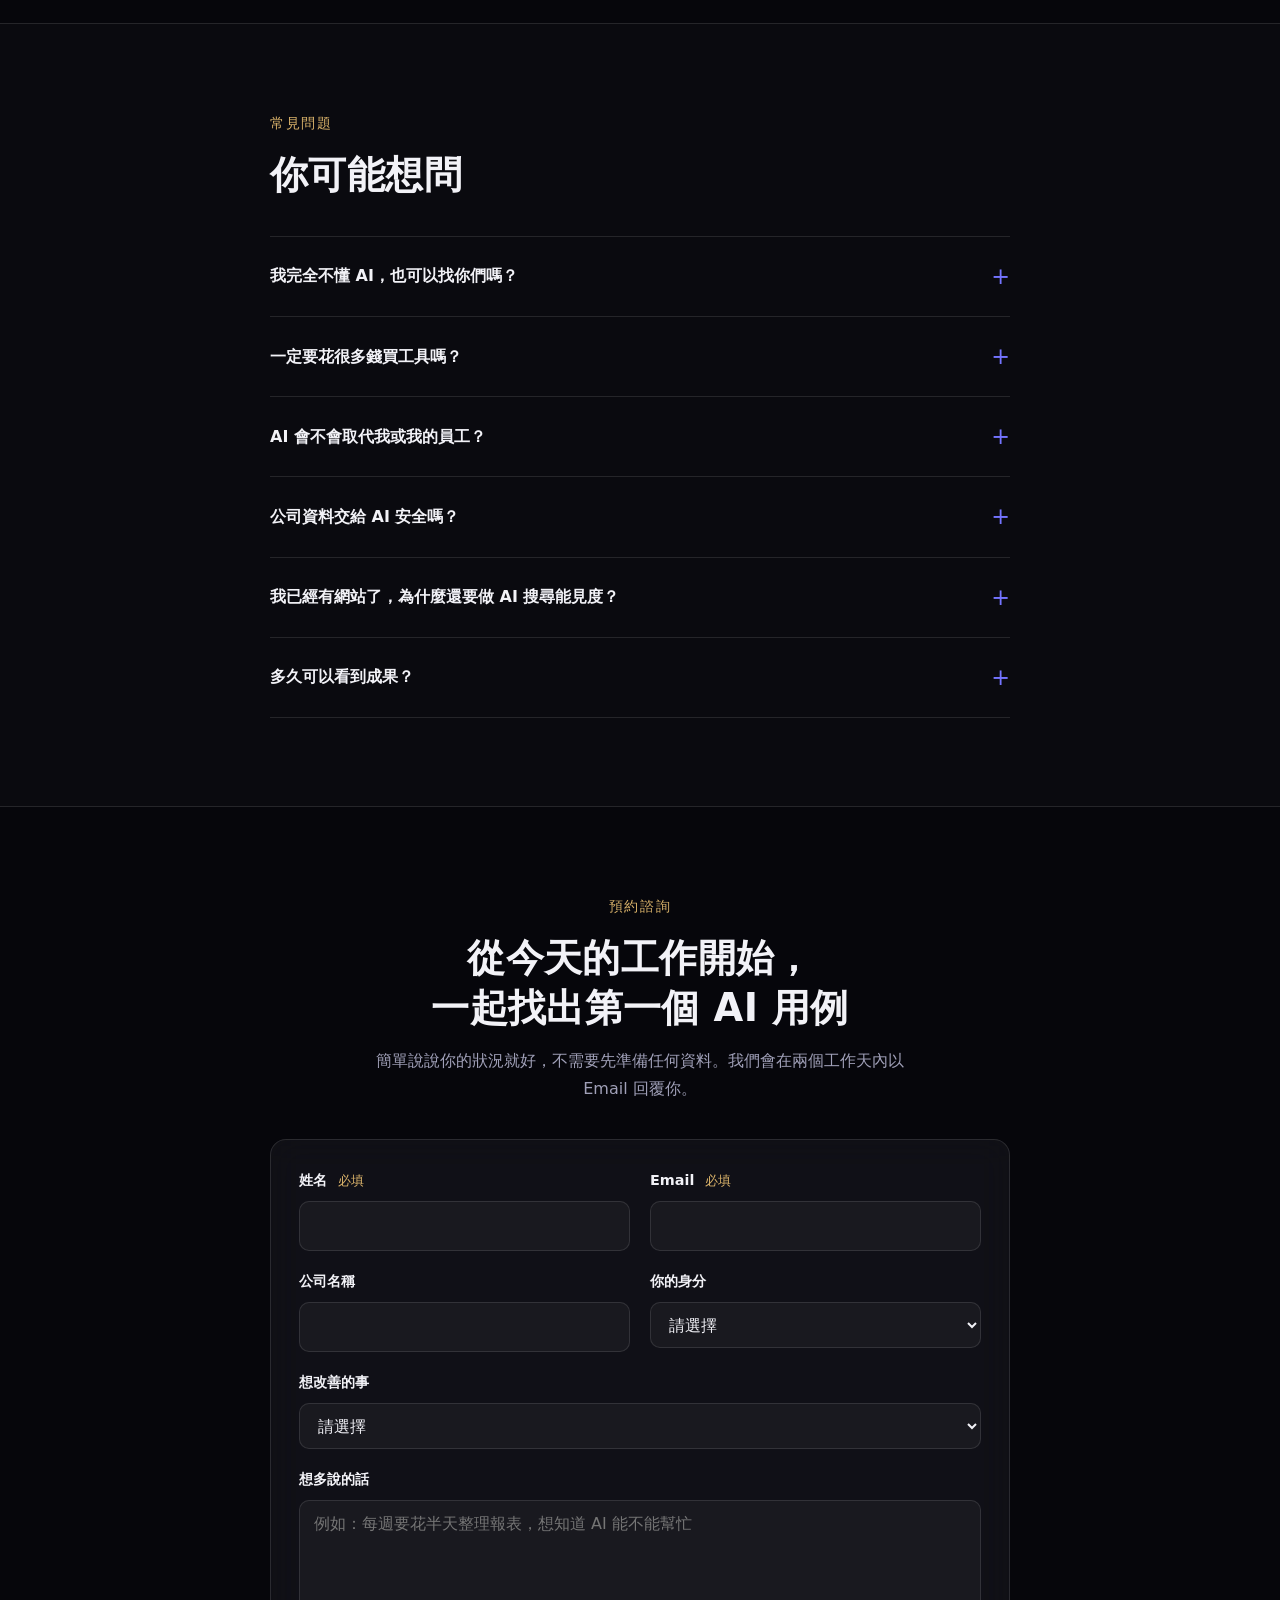
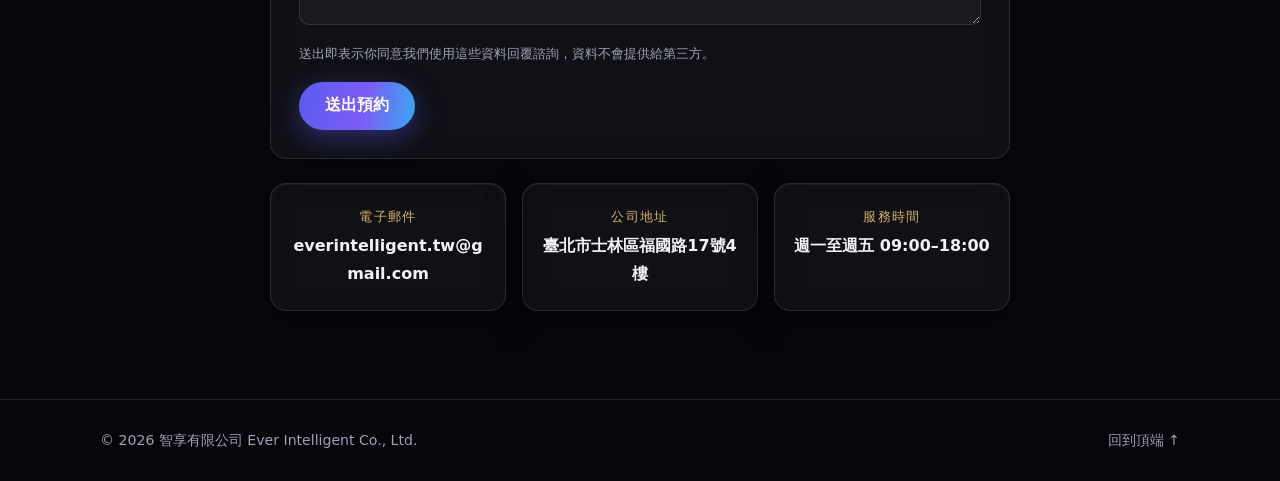
==== commit 2d319ce0: "更新創辦人 iPAS 證照（初級／中級・數據分析）" ====
--- a/index.html
+++ b/index.html
@@ -341,7 +341,7 @@
               <span class="member__avatar" aria-hidden="true">PY</span>
               <h4>余佩璇 Patricia Yu <small>創辦人</small></h4>
               <ul>
-                <li>PMP 國際專案管理師、iPAS AI 應用規劃師</li>
+                <li>PMP 國際專案管理師、iPAS AI 應用規劃師（初級／中級・數據分析）</li>
                 <li>前外商亞太區幕僚長，負責營收與損益管理</li>
                 <li>曾任外商 PMO（專案管理辦公室），統籌 14 個 Scrum 團隊的產品開發</li>
                 <li>電商／媒體／數位廣告及 AI 生態鏈專才</li>
--- a/css/style.css
+++ b/css/style.css
@@ -366,8 +366,8 @@
   * { animation: none !important; transition: none !important; }
 }
 
-/* ===== 團隊排版：第一列創辦人＋首席顧問，第二列三位顧問 ===== */
-.member { grid-column: span 2; }
+/* ===== 團隊排版：第一列創辦人＋首席顧問，其餘顧問每列兩位 ===== */
+.member { grid-column: span 3; }
 .member--lead { grid-column: span 3; order: -2; }
 .member--advisor { grid-column: span 3; order: -1; }
 @media (max-width: 960px) {
